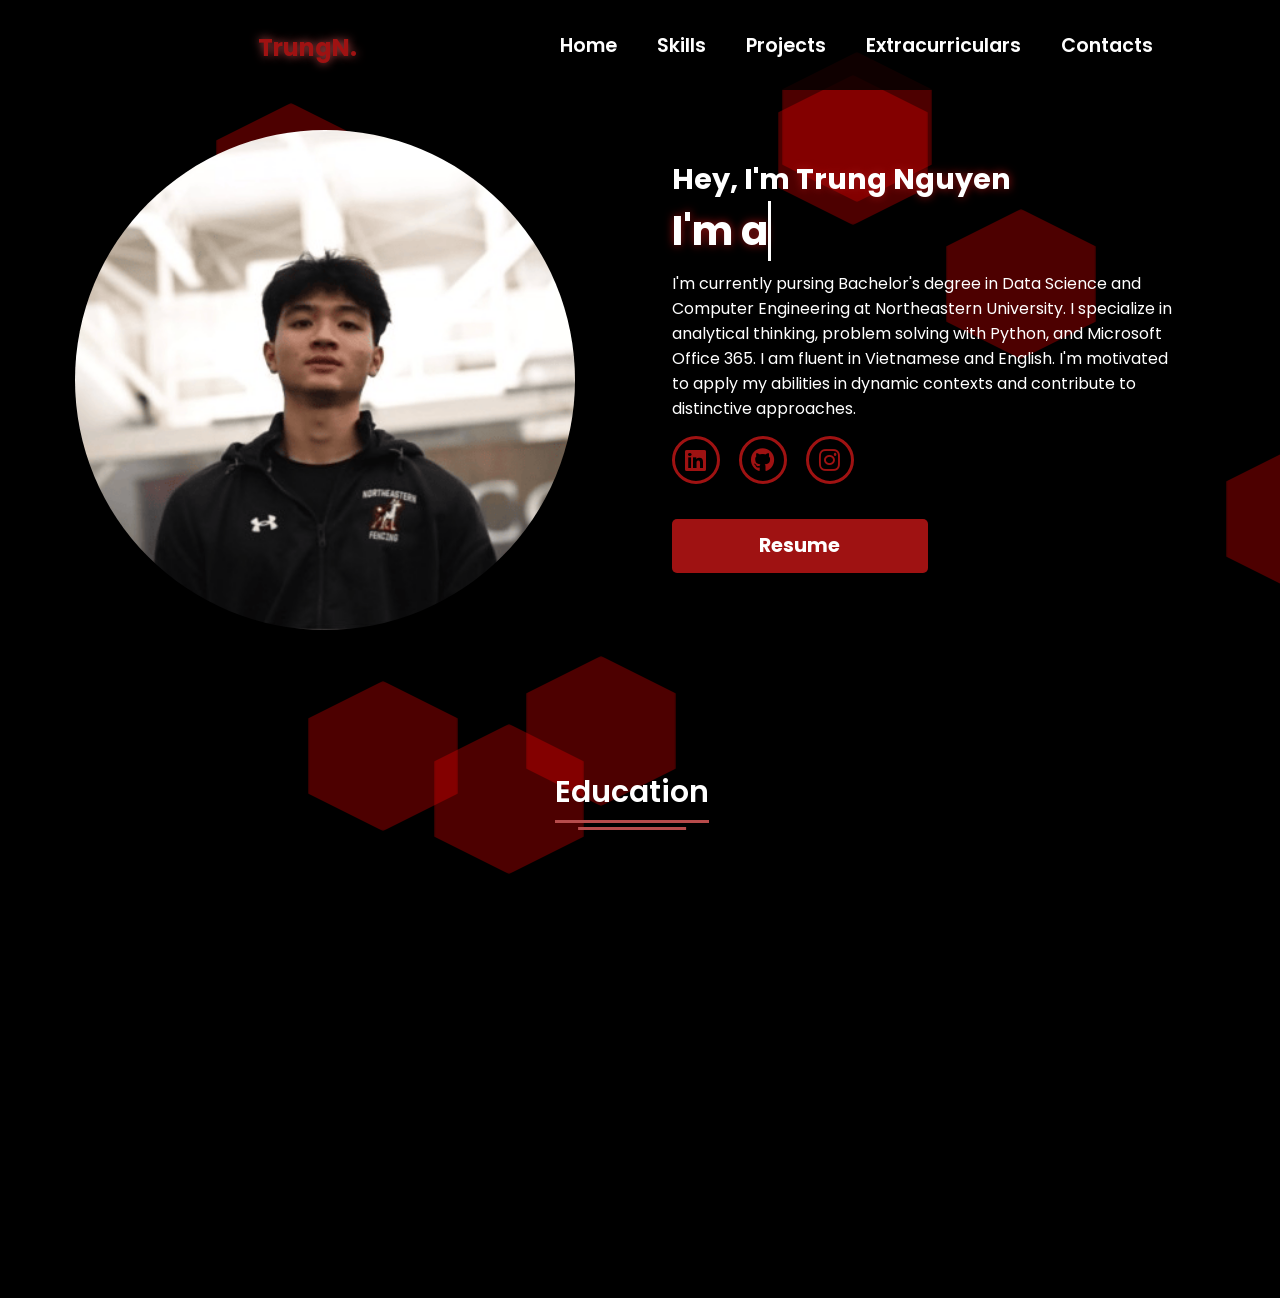
==== index.html @ b493f00f "Update index.html" ====
<!DOCTYPE html>
<html lang="en">
<head>
    <meta charset="UTF-8"> 
    <meta name="viewport" content="width=device-width, initial-scale=1.0">
    <link rel="stylesheet" href="https://cdnjs.cloudflare.com/ajax/libs/font-awesome/6.5.1/css/all.min.css">
    <link rel="stylesheet" href="https://unpkg.com/aos@next/dist/aos.css" />
    <link rel="stylesheet" href="style.css">
    <link rel="apple-touch-icon" sizes="180x180" href="/apple-touch-icon.png">
    <link rel="icon" type="image/png" sizes="32x32" href="/favicon-32x32.png">
    <link rel="icon" type="image/png" sizes="16x16" href="/favicon-16x16.png">
    <link rel="manifest" href="/site.webmanifest">
    <title>Trung Nguyen</title>
</head>
<body>
    <nav>
        <div class="nav-container">
            <div class="logo" data-aos="zoom-in" data-aos-duration="1500">
                <span>TrungN.</span>
            </div>
            <div class="links">
                <div class="link"data-aos="fade-up" data-aos-duration="1500" data-aos-delay="100"><a href="">Home</a></div>
                <div class="link"data-aos="fade-up" data-aos-duration="1500" data-aos-delay="100"><a href="">Skills</a></div>
                <div class="link"data-aos="fade-up" data-aos-duration="1500" data-aos-delay="200"><a href="">Projects</a></div>
                <div class="link"data-aos="fade-up" data-aos-duration="1500" data-aos-delay="300"><a href="">Extracurriculars</a></div>
                <div class="link"data-aos="fade-up" data-aos-duration="1500" data-aos-delay="400"><a href="">Contacts</a></div>
            </div>
        </div>
        <i class="fa-solid fa-bars hamburg" onclick="hamburg()"></i>
        <div class="dropdown">
            <a href="#">Home</a>
            <a href="#">Skills</a>
            <a href="#">Projects</a>
            <a href="#">Extracurriculars</a>
            <a href="#">Contacts</a>
            <i class="fa-solid fa-xmark cancel" onclick="cancel()"></i>
        </div>
    </nav>
    <section>
        <div class="main-container" id="home">
            <div class="image"data-aos="zoom-in-right" data-aos-duration="3000" data-aos-delay="100">
                <img src="main.png" alt="">
            </div>
            <div class="content"data-aos="fade-right" data-aos-duration="3000" data-aos-delay="100">
                <h1> Hey, I'm <span>Trung Nguyen</span></h1>
                <h2 class="typing-text">I'm a <span></span></h2>
                <p>I'm currently pursing Bachelor's degree in Data Science and Computer Engineering at Northeastern University. I specialize in analytical thinking, problem solving with Python, and Microsoft Office 365. I am fluent in Vietnamese and English. I'm motivated to apply my abilities in dynamic contexts and contribute to distinctive approaches.</p>
                <div class="social-links">
                    <a href="https://www.linkedin.com/in/trung-nguyen-973646248/"><i class="fa-brands fa-linkedin"></i></a>
                    <a href="https://github.com/TrungNguyen-ybidh"><i class="fa-brands fa-github"></i></a>
                    <a href="https://www.instagram.com/hideonw/?fbclid=IwY2xjawF7z51leHRuA2FlbQIxMAABHYylptmjQAYaA0v193nYL94aglcPeKgQxZBxkUBpC8PP9vPxVPycuSFvag_aem_n2RswQNUcfxBZoclQaUefw"><i class="fa-brands fa-instagram"></i></a>
                </div>
                <div class="btn">
                    <a href="resume.pdf" target="_blank">
                        <button>Resume</button>
                    </a>
                </div>
            </div>
        </div>
    </section>
    <!--Skill Section Start-->
<section class="skills" id="skills">
    <div class="content">
        <div class="title" onclick="toggleDropdown('skills-content', 'skills-icon')">
            <span>Education</span>
            <i class="fa-solid fa-chevron-down" id="skills-icon"></i>
        </div>
        <div class="dropdown-content" id="skills-content">
            <div class="skills-details">
            <div class="text">
                <div class="topic">
                    My Skills On Computer Languages
                </div>
                <p>I'm currently proficient on using Python to analyzes Data, building machine learning and coding. 
                    I have some basic knowledge about HTML and CSS but mostly I used it to design and created website.
                    JS is one of the thing that I'm not really familiar with, I only know some basic function and design.
                 </p>
                <div class="experience">
                    <div class="num">3</div>
                    <div class="exp">
                        Years Of<br/>
                        Experience
                    </div>
                </div>
            </div>
            <div class="boxes">
                <div class="box">
                    <div class="topic">Python</div>
                    <div class="per">70%</div>
                </div>
                <div class="box">
                    <div class="topic">HTML</div>
                    <div class="per">5%</div>
                </div>
                <div class="box">
                    <div class="topic">CSS</div>
                    <div class="per">20%</div>
                </div>
                <div class="box">
                    <div class="topic">JavaScript</div>
                    <div class="per">5%</div>
                </div>
            </div>
        </div>
    </div>
</section>


    <!--Service Section Start-->
<section class="services" id="projects">
    <div class="content">
        <div class="title" onclick="toggleDropdown('projects-content', 'projects-icon')">
            <span>My Projects</span>
            <i class="fa-solid fa-chevron-down" id="projects-icon"></i>
        </div>
        <div class="dropdown-content" id="projects-content">
            <div class="boxes">
                <div class="box">
                    <div class="icon">
                        <i class="fas fa-code"></i>
                    </div>
                    <div class="topic">
                        <a href="https://github.com/TrungNguyen-ybidh/ImTrungNguyen.net.git" target="_blank">Personal Website Development</a>
                    </div>
                    <p>This is a personal website project built using HTML, CSS, and JavaScript. It serves as a portfolio and a platform to showcase projects, skills, and contact information.</p>
                </div>
                <div class="box">
                    <div class="icon">
                        <i class="fas fa-chart-line"></i>
                    </div>
                    <div class="topic">
                        <a href="https://github.com/TrungNguyen-ybidh/RateMyProfessorAnalysis.git" target="_blank">RateMyProfessor Analysis</a>
                    </div>
                    <p>This project analyzes professor ratings at Northeastern University, focusing on metrics such as average ratings, number of ratings, and level of difficulty across various departments. The data is visualized using interactive charts to help identify the best and worst-rated departments and professors. </p>
                </div>
                <div class="box">
                    <div class="icon">
                        <i class="fas fa-tachometer-alt"></i>
                    </div>
                    <div class="topic">
                        <a href="https://github.com/TrungNguyen-ybidh/CarsInsightDashboard.git" target="_blank">Cars Dashboard Design and Analasys</a>
                    </div>
                    <p>My car dashboard lets users explore car pricing and features like engine size and mileage, filter by brand, year, and price, and view data through visualizations like scatter plots and bar charts. It uses Flask for data processing and Panel for a user-friendly interface.</p>
                </div>
            </div>
        </div>
    </div>
</section>


<!-- Extracurriculars Section Start -->
<section class="extracurriculars" id="extracurriculars">
    <div class="content">
        <div class="title" onclick="toggleDropdown('extracurriculars-content', 'extracurriculars-icon')">
            <span>Extracurriculars</span>
            <i class="fa-solid fa-chevron-down" id="extracurriculars-icon"></i>
        </div>
        <div class="dropdown-content" id="extracurriculars-content">
            <div class="extracurricular-box">
                <div class="box">
                    <img src="fencing.png" alt="Fencing Image" />
                    <div class="text-content">
                        <h3>NEU Fencing Team</h3>
                        <p>
                            I’m actively part of Northeastern University’s fencing team for more than a year, the team has been holding the titles of 🥇#1 Overall Club Fencing National Champion in the USA, 🥇#1 women’s team, and 🥈#2 men’s team.
                        </p>
                    </div>
                </div>
            </div>
        </div>
    </div>
</section>

    <!-- Contact Me Section Start-->
<section class="contact" id="contacts">
    <div class="content">
        <div class="title" onclick="toggleDropdown('contacts-content', 'contacts-icon')">
            <span>Contact Me</span>
            <i class="fa-solid fa-chevron-down" id="contacts-icon"></i>
        </div>
        <div class="dropdown-content" id="contacts-content">
            <div class="text">
            <div class="topic">Have Any Question?</div>
            <p>I'm currently pursuing a Bachelor's degree in Data Science</p>
            <div class="button">
                <a href="mailto:thanhtrungdn2004@gmail.com" target="_blank">
                    <button>Let's Chat</button>
                </a>
            </div>
        </div>
    </div>
</section>
     
     <!-- Fotter Section Start-->
     <footer>
        <div class="text">
            <span>Created By
                <a href="https://github.com/TrungNguyen-ybidh/ImTrungNguyen.net.git">imtrungnguyen</a>
             &#169; 2024 All Rights Reserved</span>
        </div>
     </footer>

    <script src="https://unpkg.com/aos@next/dist/aos.js"></script>
    <script>
      AOS.init({offset:0});
    </script>
    <script>
        function hamburg(){
            const navbar = document.querySelector(".dropdown")
            navbar.style.transform = "translateY(-400px)"
        }
        function cancel(){
            const navbar = document.querySelector(".dropdown")
            navbar.style.transform = "translateY(-400px)"
        }
    </script>
    <script src="script.js"></script>
    <div id="background-container"></div>

</body>
</html>
---- style.css ----
@import url('https://fonts.googleapis.com/css2?family=Poppins:wght@100;200;300;400;500;600&display=swap');

* {
    padding: 0;
    margin: 0;
    font-family: 'Poppins', sans-serif;
    text-decoration: none;
    scroll-behavior: smooth;
    box-sizing: border-box;
}

body {
    width: 100%;
    height: auto;
    overflow-x: hidden;
    background-color: black; 
}

::-webkit-scrollbar {
    width: 10px;
}
::-webkit-scrollbar-track {
    background: black;
}
::-webkit-scrollbar-thumb {
    background: #b74b4b;
    border-radius: 12px;
    transition: all 0.3s ease;
}
::-webkit-scrollbar-thumb:hover {
    background: #b74b4b;
}


nav {
    width: 100%;
    height: 10vh; 
    position: sticky;
    top: 0; 
    display: flex;
    align-items: center;
    justify-content: space-between;
    padding: 0 1rem;
    background-color: rgba(0, 0, 0, 0.8);
    z-index: 10; 
}

.nav-container {
    display: flex; 
    width: 100%;
    height: 100%;
    justify-content: space-around;
    align-items: center;
}

.logo{
    color: white;
    font-size: 2rem;
    font-weight: bold;
}

.nav-container .logo span {
    font-size: 1.5rem; 
    font-weight: bold;
    color: rgb(159, 18, 18);
    text-shadow: 0 0 10px #b74b4b;
    margin-left: 150px;
}

.hamburg,
.cancel {
    cursor: pointer;
    position: absolute;
    right: 15px;
    top: 10px;
    color: white;
    font-size: clamp(2.5rem, 0.5rem + 5vw, 3rem);
    display: none;
    opacity: 0;
    pointer-events: none;

}

.nav-container .links {
    display: flex;
}

.nav-container .links a{
    font-size: 1.2rem; 
    position: relative;
    color: white;
    margin: 0 20px;
    text-decoration: none;
    font-weight: 550;
    transition: 0.3s linear;
}

.nav-container .links a::before{
    position: absolute;
    content: "";
    bottom: -3px;
    left: 0;
    height: 3px;
    background-color: #b74b4b;
    transition: 0.2s linear;
}

.nav-container link a:hover::before{
    width: 100%;
}

.nav-container .links a:hover {
    color: rgb(159, 18, 18);
    border-bottom: 2px solid rgb(159, 18, 18);
}
html, body {
    overflow-x: hidden; 
    overflow-y: auto; 
    height: 100%;
}

/* Dropdown menu styles */
.dropdown {
    position: absolute;
    top: 0;
    right: 0;
    width: 100%;
    background-color: #fff;
    transform: translateY(-100%); /* Initially hide the dropdown */
    transition: transform 0.3s ease-in-out;
    z-index: 1000;
}


.dropdown a {
    display: flex;
    color: white;
    text-decoration: none;
    padding: 10px 0;
    justify-content: center;
    align-items: center;
    transition: 0.3s linear;
}

.dropdown .links a{
    display: flex;
    color: white;
    text-decoration: none;
    justify-content: center;
    padding: 15px 0;
    align-items: center;
    transition: 0.2s linear;
}

.dropdown .links a:hover{
    background-color: #b74b4b;
}

.dropdown a:hover {
    background-color: rgb(159, 18, 18);
}

.section {
    width: 100%;
    height: 90vh;
}

section .main-container {
    width: 100%;
    height: 100%;
    display: flex;
    justify-content: space-evenly;
    align-items: center;
}

.main-container .image {
    width: 500px;
    height: 500px; 
    border-radius: 100%;
    overflow: hidden;
    object-fit: cover;
    margin-top: 40px;
    margin-left: 75px;
}

.main-container .image img {
    width: 100%;
}

.main-container .image img:hover {
    animation: animate 1.5s ease-in-out infinite;
}

@keyframes animate {
    0% {
        scale: 1; 
    }
    50% {
        scale: 1.05;
    }
    100% {
        scale: 1;
    }
}

.main-container .content {
    color: white;
    width: 40%;
    min-height: 100px;
    margin-top: 40px;
}

.content h1 {
    font-size: clamp(1rem, 1rem + 5vw, 1.8rem);
}

.content h1 span {
    font-weight: 700;
    text-shadow: 0 0 10px rgb(159, 18, 18);
}


.typing-text {
    font-size: clamp(1rem, 1rem + 5vw, 2.5rem);
    font-weight: 700;
    position: relative;
    display: inline-block;
    text-shadow: 0 0 10px rgb(159, 18, 18);
}

.typing-text span::before {
    content: "";
    color: rgb(159, 18, 18);
    animation: words 20s infinite;
    text-shadow: 0 0 10px rgb(159, 18, 18);
}

.typing-text span::after {
    content: "";
    background-color: white;
    position: absolute;
    width: 3px;
    height: 100%;
    top: 0;
    right: -3px;
    animation: cursor-blink 0.8s steps(2) infinite;
    text-shadow: 0 0 10px rgb(159, 18, 18);
}

@keyframes cursor {
    to {
        border-left: 3px solid white;
    }
}
@keyframes cursor-blink {
    0%, 100% {
        opacity: 1;
    }
    50% {
        opacity: 0;
    }
}

@keyframes words {
    0%, 25% {
        content: "Student";
    }
    26%, 45% {
        content: "Data 'Cooker'";
    }
    46%, 65% {
        content: "Code 'Sculptor'";
    }
    66%, 100% {
        content: "Athlete";
    }
}

.content p {
    font-size: clamp(0.4rem, 0.2rem + 9vw, 1rem);
    margin: 10px 0; 
}

.social-links i{
    display: inline-flex;
    justify-content: center;
    align-items: center;
    width: 3rem;
    height: 3rem;
    background-color: transparent;
    border: 0.2rem solid rgb(159, 18, 18);
    border-radius: 50%;
    color: rgb(159, 18, 18);
    margin: 5px 15px 5px 0;
    font-size: 1.5rem;
    transition: 0.2s linear;
}

.social-links i:hover{
    scale: 1.3;
    filter: drop-shadow(0 0 10px rgb(159, 18, 18));
    background-color: rgb(159, 18, 18);
    color: white;
}

.content button{
    width: 50%;
    height: 6vh;
    margin:  30px 0;
    background-color: rgb(159, 18, 18);
    color: white;
    border: none;
    outline: none;
    font-size: 120%;
    font-weight: 700;
    border-radius: 5px;
    transition: 0.2s linear;
}

.content button:hover{
    scale: 1.1;
    color: rgb(159, 18, 18);
    background-color: transparent;
    box-shadow: 0 0 40px 5px rgb(159, 18, 18);
    cursor: pointer;
}

@media (max-width:884px){
    nav.logo{
        position: absolute;
        top: 16px;
        left: 15px;
        font-size: 1.5rem;
    }

    .main-container{
        display: flex;
        flex-direction: column;
    }
    .nav-container .links{
        display: none;
    }
    .hamburg,
    .cancel{
        display: block;
    }
    .main-container .content{
        width: 80%;
        margin-top: -40px;
    }
    .social-links{
        width: 2.5rem;
        height: 2.5rem;
        font-size: 1.5rem;
    }
    .typing-text{
        font-size: 2rem;
    }
    .main-container .image{
        z-index: -1;
        width: 50%;
        height: 60%;
    }
}

@media (max-width:440px){
    .main-container .image{
        width: 70%;
        height: 80%;
    }
    .main-container .content{
        width: 80%;
    }
    .main-container button{
        margin-top: 15px;
    }
}

/* About Section */
section .content{
    width: 80%;
    margin: 0px auto;
    font-family: 'Poppins', sans-serif;
}

.about .about-details{
    display: flex;
    justify-content: space-between;
    align-items: center;
}

section .title{
    display: flex;
    justify-content: center;
    margin-bottom: 40px;
}

section .title span{
    color: white;
    font-size: 30px;
    font-weight: 600;
    position: relative;
    padding-bottom: 8px;
}

section .title span::before, 
section .title span::after{
    content: "";
    position: absolute;
    height: 3px;
    width: 100%;
    background-color: #b74b4b;
    left: 0;
    bottom: 0;
}

section .title span::after{
    bottom: -7px;
    width: 70%;
    left: 50%;
    transform: translateX(-50%);
}

.about .about-details .left{
    width: 45%;
}

.about .left img{
    height: 400px;
    width: 400px;
    object-fit: cover;
    border: 12px;
}

.about-details .right{
    width: 55%;
}

section .topic{
    color: white;
    font-size: 25px;
    font-weight: 500;
    margin-bottom: 10px;
}

.about-details .right p{
    text-align: justify;
    color: white;
}

section .button{
    margin: 16px 0;
}

section .button button{
    width: 50%;
    height: 6vh;
    margin:  30px 0;
    background-color: #b74b4b;
    color: white;
    border: none;
    outline: none;
    font-size: 120%;
    font-weight: 700;
    border-radius: 5px;
    transition: 0.2s linear;
}

section .button button:hover{
    border-color: #b74b4b;
    background-color: white;
    color: #b74b4b;
}


.skills .content{
    padding: 40px 0;
}
.skills .skills-details{
    display: flex;
    justify-content: space-between;
    align-items: center;
}
.skills-details .text{
    width: 50%;
}
.skills-details p{
    color: white;
    text-align: justify;
}
.skills .skills-details .experience{
    display: flex;
    align-items: center;
    margin: 0 10px;
}
.skills-details .experience .num{
    color: white;
    font-size: 80px;
}
.skills-details .experience .exp{
    color: white;
    margin-left: 20px;
    font-size: 18px;
    font-weight: 500;
    margin: 0 6px;
}
.skills-details .boxes{
    width: 45%;
    display: flex;
    flex-wrap: wrap;
    justify-content: space-between;
}
.skills-details .box{
    width: calc(100% / 2 - 20px);
    margin: 20px 0;
}
.skills-details .boxes .topic{
    font-size: 20px;
    color: #b74b4b;
}
.skills-details .boxes .per{
    font-size: 60px;
    color: #b74b4b;
}

.skills .title span{
    margin-top: 100px;
}

.services .boxes{
    display: flex;
    flex-wrap: wrap;
    justify-content: space-between;
}

.services .boxes .box{
    margin: 20px 0;
    width: calc(100% / 3 - 20px);
    text-align: center;
    border-radius: 12px;
    padding: 30px 10px;
    box-shadow: 0 5px 10px rgba(0, 0, 0, 0.12);
    cursor: default;
    color: white;
    transition: all 0.4s ease;
}

.services .boxes .box a{
    color: #fff;
}

.services .boxes .box a:hover{
    color: rgb(159, 18, 18);
    border-bottom: 2px solid rgb(159, 18, 18);
}


.services .boxes .box:hover{
    background:#b74b4b;
    color: #fff;
}

.services .boxes .box .icon{
    height: 50px;
    width: 50px;
    background: #b74b4b;
    border-radius: 50%;
    text-align: center;
    line-height: 50px;
    font-size: 18px;
    color: #fff;
    margin: 0 auto 10px auto;
    transform: all 0.4s ease;
}

.boxes .box:hover .icon{
    background-color: #fff;
    color: #b74b4b;
}


.contact .content{
    margin: 0 auto;
    padding: 30px 0;
}
.contact .text{
    width: 80%;
    text-align: center;
    margin: auto
}

footer{
    background: #b74b4b;
    padding: 15px 0;
    text-align: center;
    font-family: "Poppins", sans-serif;
}
footer .text span{
    font-size: 17px;
    font-weight: 400;
    color: #fff;
}
fotter .text span a{
    font-weight: 500;
    color: #fff;
}

@media (max-width: 500px){
    .main-container .image{
        width: 50%;
        height: 60%;
        margin-bottom: 0px;
    }
    .main-container .content{
        width: 80%;
    }
    .main-container button{
        margin-top: 15px;
    }
}
/* Style for all dropdown contents */
.dropdown-content {
    max-height: 0;
    overflow: hidden;
    transition: max-height 0.5s ease-in-out, padding 0.5s ease-in-out;
    padding: 0;
}

/* Style when dropdown is active */
.dropdown-content.active {
    padding: 20px 0; /* Adds padding when expanded */
    max-height: 1000px; /* Large enough to fit the content */
}

/* Cursor style when hovering over the title */
.title {
    cursor: pointer;
    display: flex;
    align-items: center;
    justify-content: space-between;
    transition: color 0.3s;
}

.title:hover {
    cursor: pointer;
    filter: drop-shadow(0 0 10px white);
}

/* Rotate the icon when the dropdown is open */
.title i.rotate {
    transform: rotate(180deg);
    transition: transform 0.3s;
}

/* Extracurriculars Section Styling */
.extracurriculars .title {
    font-size: 24px;
    cursor: pointer;
}

.extracurriculars .dropdown-content {
    display: none;
    padding: 20px;
    background-color: rgba(183, 75, 75, 0.7); /* Semi-transparent dark red background */
    border-radius: 10px;
}

/* Flexbox and content adjustments */
.extracurriculars .dropdown-content .extracurricular-box {
    display: flex;
    flex-direction: column;
    gap: 20px;
}

.extracurriculars .box {
    display: flex;
    align-items: center;
    gap: 15px;
    flex-wrap: wrap;
}

.extracurriculars .box img {
    width: 100px;
    height: auto;
    border-radius: 8px;
}

.extracurriculars .box h3 {
    font-size: 20px;
    color: white;
    margin: 0;
}

.extracurriculars .box p {
    font-size: 16px;
    color: white;
    margin: 0;
}

/* Flexbox fix: Ensure text content takes up available space */
.extracurriculars .box .text-content {
    flex: 1;
}

/* Flexbox fix: Ensure text content takes up available space */
.extracurriculars .box .text-content {
    flex: 1; /* This allows the text content to take up the remaining space */
}

/* Toggle Dropdown */
.dropdown-content.active {
    display: block;
}

/* Style for the background container */
#background-container {
    position: fixed;
    top: 0;
    left: 0;
    width: 100%;
    height: 100vh;
    z-index: -1; /* Ensure it is behind other content */
    overflow: hidden; /* Prevent overflow of objects */
}

/* Style for larger, semi-transparent hexagon-shaped moving objects */
.moving-object {
    position: absolute;
    width: 150px; /* Equal side length */
    height: 150px; /* Same as width to make it square-like */
    background-color: rgba(255, 0, 0, 0.3); /* Semi-transparent red color, 0.3 opacity */
    clip-path: polygon(25% 0%, 75% 0%, 100% 50%, 75% 100%, 25% 100%, 0% 50%); /* Hexagon shape with equal sides */
    filter: blur(1px); /* Slight blur for smoother look */
    transition: transform 0.5s linear; /* Smooth movement */
    transform: rotate(90deg); /* Rotate the hexagon by 90 degrees */
}

/* Coursework Section Styling */
.coursework .title {
    font-size: 24px;
    cursor: pointer;
}

.coursework .dropdown-content {
    display: none;
    padding: 20px;
    background-color: rgba(75, 183, 75, 0.7); /* Semi-transparent dark green background */
    border-radius: 10px;
}

.coursework .dropdown-content .coursework-box {
    display: flex;
    flex-direction: column;
    gap: 20px;
}

.coursework .box {
    display: flex;
    align-items: center;
    gap: 15px;
    flex-wrap: wrap; /* Ensure that content wraps properly if space is limited */
}

.coursework .box h3 {
    font-size: 20px;
    color: white; /* Change heading text to white */
    margin: 0;
}

.coursework .box p {
    font-size: 16px;
    color: white; /* Change paragraph text to white */
    margin: 0;
}

/* Flexbox fix: Ensure text content takes up available space */
.coursework .box .text-content {
    flex: 1; /* This allows the text content to take up the remaining space */
}
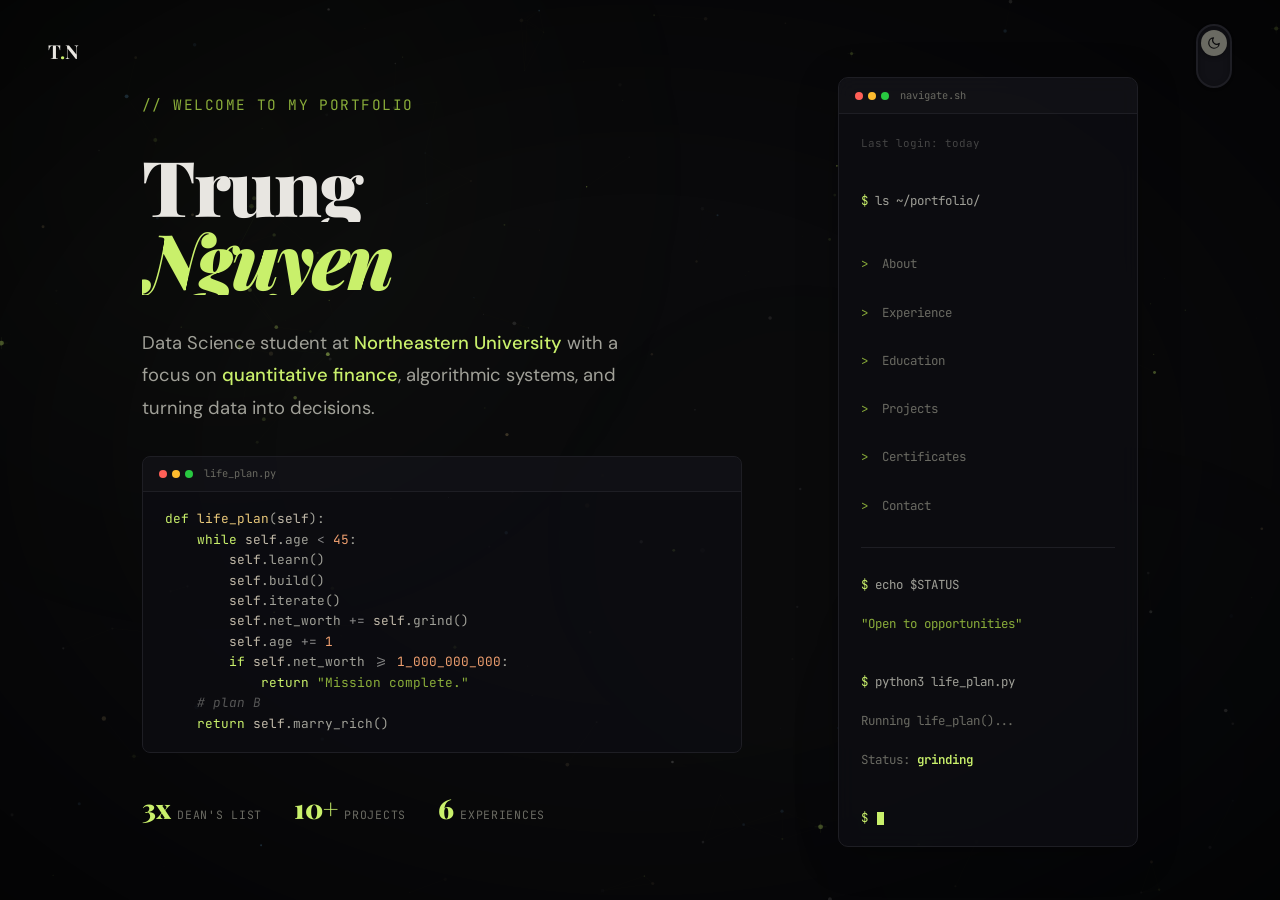
==== commit 2f573328: "Add website files" ====
--- a/index.html
+++ b/index.html
@@ -1,221 +1,437 @@
 <!DOCTYPE html>
 <html lang="en">
 <head>
-    <meta charset="UTF-8"> 
-    <meta name="viewport" content="width=device-width, initial-scale=1.0">
-    <link rel="stylesheet" href="https://cdnjs.cloudflare.com/ajax/libs/font-awesome/6.5.1/css/all.min.css">
-    <link rel="stylesheet" href="https://unpkg.com/aos@next/dist/aos.css" />
-    <link rel="stylesheet" href="style.css">
-    <link rel="apple-touch-icon" sizes="180x180" href="/apple-touch-icon.png">
-    <link rel="icon" type="image/png" sizes="32x32" href="/favicon-32x32.png">
-    <link rel="icon" type="image/png" sizes="16x16" href="/favicon-16x16.png">
-    <link rel="manifest" href="/site.webmanifest">
-    <title>Trung Nguyen</title>
+  <meta charset="UTF-8">
+  <meta name="viewport" content="width=device-width, initial-scale=1.0">
+  <title>Trung Nguyen — Portfolio</title>
+  <link href="https://fonts.googleapis.com/css2?family=Playfair+Display:ital,wght@0,400;0,700;0,900;1,400&family=DM+Sans:wght@300;400;500;700&family=JetBrains+Mono:wght@300;400;500&display=swap" rel="stylesheet">
+  <link rel="stylesheet" href="style.css">
+  <style>
+    html, body { height: 100%; overflow: hidden; }
+
+    .top-logo {
+      position: fixed; top: 2.2rem; left: 3rem; z-index: 101;
+      font-family: var(--serif); font-size: 1.2rem; font-weight: 700; color: var(--text-primary);
+    }
+    .top-logo span { color: var(--accent); }
+
+    .theme-toggle { top: 1.5rem; right: 3rem; }
+    [data-theme="light"] .theme-toggle { top: 1.5rem; }
+
+    /* ===== MAIN LAYOUT ===== */
+    .home-layout {
+      position: relative;
+      z-index: 1;
+      display: flex;
+      align-items: stretch;
+      justify-content: center;
+      height: 100vh;
+      padding: 4rem 3rem 2.5rem;
+      gap: 6rem;
+    }
+
+    /* ===== LEFT PANEL — IDENTITY ===== */
+    .panel-left {
+      width: 600px;
+      flex-shrink: 0;
+      display: flex;
+      flex-direction: column;
+      justify-content: center;
+      gap: 2rem;
+      animation: panelIn 0.9s cubic-bezier(0.16,1,0.3,1) 0.2s backwards;
+    }
+
+    /* Greeting */
+    .home-greeting {
+      font-family: var(--mono);
+      font-size: 0.9rem;
+      color: var(--accent-dim);
+      letter-spacing: 0.1em;
+      text-transform: uppercase;
+      opacity: 0;
+      animation: fadeUp 0.6s ease 0.4s forwards;
+    }
+
+    /* Name */
+    .home-name {
+      font-family: var(--serif);
+      font-size: clamp(3.5rem, 6vw, 5.5rem);
+      font-weight: 900;
+      line-height: 0.95;
+      letter-spacing: -0.03em;
+    }
+
+    .home-name .first {
+      display: block;
+      overflow: hidden;
+    }
+
+    .home-name .last {
+      display: block;
+      color: var(--accent);
+      font-style: italic;
+      overflow: hidden;
+    }
+
+    .home-name .first span,
+    .home-name .last span {
+      display: inline-block;
+      opacity: 0;
+      animation: nameSlide 0.8s cubic-bezier(0.16,1,0.3,1) forwards;
+    }
+
+    .home-name .first span { animation-delay: 0.5s; }
+    .home-name .last span { animation-delay: 0.65s; }
+
+    /* Tagline */
+    .home-tagline {
+      font-size: 1.15rem;
+      color: var(--text-secondary);
+      line-height: 1.75;
+      max-width: 500px;
+      opacity: 0;
+      animation: fadeUp 0.7s ease 0.85s forwards;
+    }
+
+    .home-tagline em {
+      color: var(--accent);
+      font-style: normal;
+      font-weight: 500;
+    }
+
+    /* Mini code block */
+    .home-code {
+      background: rgba(13, 13, 18, 0.8);
+      border: 1px solid var(--border);
+      border-radius: 8px;
+      overflow: hidden;
+      opacity: 0;
+      animation: fadeUp 0.7s ease 1.1s forwards;
+    }
+
+    .home-code-header {
+      display: flex;
+      align-items: center;
+      gap: 0.7rem;
+      padding: 0.5rem 1rem;
+      background: rgba(255,255,255,0.02);
+      border-bottom: 1px solid var(--border);
+    }
+
+    .home-code-dots {
+      display: flex;
+      gap: 5px;
+    }
+
+    .home-code-dots span {
+      width: 8px; height: 8px; border-radius: 50%;
+    }
+
+    .home-code-dots .d-r { background: #ff5f57; }
+    .home-code-dots .d-y { background: #febc2e; }
+    .home-code-dots .d-g { background: #28c840; }
+
+    .home-code-file {
+      font-family: var(--mono);
+      font-size: 0.65rem;
+      color: var(--text-muted);
+    }
+
+    .home-code-body {
+      font-family: var(--mono);
+      font-size: 0.8rem;
+      line-height: 1.6;
+      padding: 1.1rem 1.4rem;
+      color: var(--text-secondary);
+      white-space: pre;
+    }
+
+    .c-kw { color: #c9f06b; }
+    .c-cls { color: #7ec8f0; font-weight: 600; }
+    .c-fn { color: #e8c87a; }
+    .c-s { color: #c0b8a8; }
+    .c-str { color: #8aad3a; }
+    .c-num { color: #f0a070; }
+    .c-cm { color: #555; font-style: italic; }
+    .c-op { color: #888; }
+
+    /* Quick stats under code */
+    .home-stats {
+      display: flex;
+      gap: 2rem;
+      opacity: 0;
+      animation: fadeUp 0.7s ease 1.35s forwards;
+    }
+
+    .home-stat {
+      display: flex;
+      align-items: baseline;
+      gap: 0.4rem;
+    }
+
+    .home-stat-num {
+      font-family: var(--serif);
+      font-size: 1.7rem;
+      font-weight: 900;
+      color: var(--accent);
+    }
+
+    .home-stat-label {
+      font-family: var(--mono);
+      font-size: 0.72rem;
+      color: var(--text-muted);
+      text-transform: uppercase;
+      letter-spacing: 0.06em;
+    }
+
+    /* ===== RIGHT PANEL — NAV TERMINAL ===== */
+    .panel-right {
+      width: 300px;
+      flex-shrink: 0;
+      display: flex;
+      align-items: center;
+      animation: panelIn 0.9s cubic-bezier(0.16,1,0.3,1) 0.4s backwards;
+    }
+
+    .nav-terminal {
+      background: rgba(13, 13, 18, 0.85);
+      border: 1px solid var(--border);
+      border-radius: 10px;
+      overflow: hidden;
+      backdrop-filter: blur(10px);
+      width: 100%;
+      transition: all 0.4s;
+      box-shadow: 0 8px 40px rgba(0,0,0,0.3);
+    }
+
+    .nav-terminal:hover {
+      border-color: rgba(201,240,107,0.15);
+      box-shadow: 0 12px 50px rgba(0,0,0,0.4), 0 0 20px rgba(201,240,107,0.03);
+    }
+
+    .nav-terminal-header {
+      display: flex;
+      align-items: center;
+      gap: 0.7rem;
+      padding: 0.55rem 1rem;
+      background: rgba(255,255,255,0.02);
+      border-bottom: 1px solid var(--border);
+    }
+
+    .nav-terminal-body {
+      padding: 1.2rem 1.4rem;
+      font-family: var(--mono);
+      font-size: 0.78rem;
+      line-height: 1.55;
+      color: var(--text-muted);
+      white-space: pre;
+    }
+
+    .sh-prompt { color: var(--accent); }
+    .sh-cmd { color: var(--text-secondary); }
+    .sh-str { color: #8aad3a; }
+    .sh-stat { color: var(--accent); font-weight: 600; }
+    .sh-out { color: var(--text-muted); }
+    .sh-dim { color: #444; font-size: 0.68rem; }
+    .sh-divider { display: block; height: 1px; background: var(--border); margin: 0.5rem 0; }
+
+    /* Nav links */
+    .nav-item {
+      display: block;
+      text-decoration: none;
+      color: var(--text-muted);
+      padding: 0.3rem 0;
+      transition: all 0.3s ease;
+    }
+
+    .nav-item:hover {
+      color: var(--accent);
+      padding-left: 0.5rem;
+    }
+
+    .nav-item .arrow {
+      color: var(--accent-dim);
+      margin-right: 0.4rem;
+    }
+
+    .nav-item:hover .arrow {
+      color: var(--accent);
+    }
+
+    /* Typing animation for nav lines */
+    .sh-line {
+      display: block;
+      opacity: 0;
+      animation: navType 0.05s ease forwards;
+    }
+
+    .sh-line:nth-child(1) { animation-delay: 0.6s; }
+    .sh-line:nth-child(2) { animation-delay: 0.8s; }
+    .sh-line:nth-child(3) { animation-delay: 1.0s; }
+    .sh-line:nth-child(4) { animation-delay: 1.15s; }
+    .sh-line:nth-child(5) { animation-delay: 1.25s; }
+    .sh-line:nth-child(6) { animation-delay: 1.35s; }
+    .sh-line:nth-child(7) { animation-delay: 1.45s; }
+    .sh-line:nth-child(8) { animation-delay: 1.55s; }
+    .sh-line:nth-child(9) { animation-delay: 1.65s; }
+    .sh-line:nth-child(10) { animation-delay: 1.85s; }
+    .sh-line:nth-child(11) { animation-delay: 2.05s; }
+    .sh-line:nth-child(12) { animation-delay: 2.2s; }
+    .sh-line:nth-child(13) { animation-delay: 2.35s; }
+    .sh-line:nth-child(14) { animation-delay: 2.55s; }
+    .sh-line:nth-child(15) { animation-delay: 2.7s; }
+    .sh-line:nth-child(16) { animation-delay: 2.8s; }
+    .sh-line:nth-child(17) { animation-delay: 2.9s; }
+    .sh-line:nth-child(18) { animation-delay: 3.1s; }
+    .sh-line:nth-child(19) { animation-delay: 3.3s; }
+    .sh-line:nth-child(20) { animation-delay: 3.5s; }
+
+    @keyframes navType { from { opacity: 0; } to { opacity: 1; } }
+
+    /* Blinking cursor */
+    .cursor {
+      display: inline-block;
+      width: 7px; height: 13px;
+      background: var(--accent);
+      animation: cursorShow 0.01s ease 3.6s forwards, blink 1s step-end 3.6s infinite;
+      vertical-align: middle;
+      margin-left: 2px;
+      opacity: 0;
+    }
+
+    @keyframes cursorShow { to { opacity: 1; } }
+    @keyframes blink { 0%,100% { opacity: 1; } 50% { opacity: 0; } }
+    @keyframes nameSlide { from { transform: translateY(100%); opacity: 0; } to { transform: translateY(0); opacity: 1; } }
+    @keyframes fadeUp { from { opacity: 0; transform: translateY(12px); } to { opacity: 1; transform: translateY(0); } }
+    @keyframes panelIn { from { opacity: 0; transform: translateY(16px); } to { opacity: 1; transform: translateY(0); } }
+
+    /* ===== LIGHT THEME ===== */
+    [data-theme="light"] .home-code { background: rgba(255,255,255,0.85); }
+    [data-theme="light"] .home-code-header { background: rgba(0,0,0,0.03); }
+    [data-theme="light"] .nav-terminal { background: rgba(255,255,255,0.88); box-shadow: 0 8px 40px rgba(0,0,0,0.08); }
+    [data-theme="light"] .nav-terminal-header { background: rgba(0,0,0,0.03); }
+    [data-theme="light"] .c-kw { color: #4a7515; }
+    [data-theme="light"] .c-cls { color: #2a6a9a; }
+    [data-theme="light"] .c-fn { color: #a08030; }
+    [data-theme="light"] .c-str { color: #4a7515; }
+    [data-theme="light"] .c-num { color: #c06030; }
+    [data-theme="light"] .c-cm { color: #999; }
+    [data-theme="light"] .sh-prompt { color: #4a7515; }
+    [data-theme="light"] .cursor { background: #4a7515; }
+
+    /* ===== RESPONSIVE ===== */
+    @media (max-width: 900px) {
+      .home-layout {
+        flex-direction: column;
+        padding: 5rem 1.5rem 2rem;
+        gap: 1.5rem;
+        align-items: center;
+        overflow-y: auto;
+      }
+      .panel-left, .panel-right { width: 100%; max-width: 500px; }
+      .panel-right { align-items: flex-start; }
+      .home-name { font-size: 2.5rem; }
+      .home-stats { gap: 1.5rem; }
+    }
+  </style>
 </head>
 <body>
-    <nav>
-        <div class="nav-container">
-            <div class="logo" data-aos="zoom-in" data-aos-duration="1500">
-                <span>TrungN.</span>
-            </div>
-            <div class="links">
-                <div class="link"data-aos="fade-up" data-aos-duration="1500" data-aos-delay="100"><a href="">Home</a></div>
-                <div class="link"data-aos="fade-up" data-aos-duration="1500" data-aos-delay="100"><a href="">Skills</a></div>
-                <div class="link"data-aos="fade-up" data-aos-duration="1500" data-aos-delay="200"><a href="">Projects</a></div>
-                <div class="link"data-aos="fade-up" data-aos-duration="1500" data-aos-delay="300"><a href="">Extracurriculars</a></div>
-                <div class="link"data-aos="fade-up" data-aos-duration="1500" data-aos-delay="400"><a href="">Contacts</a></div>
-            </div>
-        </div>
-        <i class="fa-solid fa-bars hamburg" onclick="hamburg()"></i>
-        <div class="dropdown">
-            <a href="#">Home</a>
-            <a href="#">Skills</a>
-            <a href="#">Projects</a>
-            <a href="#">Extracurriculars</a>
-            <a href="#">Contacts</a>
-            <i class="fa-solid fa-xmark cancel" onclick="cancel()"></i>
-        </div>
-    </nav>
-    <section>
-        <div class="main-container" id="home">
-            <div class="image"data-aos="zoom-in-right" data-aos-duration="3000" data-aos-delay="100">
-                <img src="main.png" alt="">
-            </div>
-            <div class="content"data-aos="fade-right" data-aos-duration="3000" data-aos-delay="100">
-                <h1> Hey, I'm <span>Trung Nguyen</span></h1>
-                <h2 class="typing-text">I'm a <span></span></h2>
-                <p>I'm currently pursing Bachelor's degree in Data Science and Computer Engineering at Northeastern University. I specialize in analytical thinking, problem solving with Python, and Microsoft Office 365. I am fluent in Vietnamese and English. I'm motivated to apply my abilities in dynamic contexts and contribute to distinctive approaches.</p>
-                <div class="social-links">
-                    <a href="https://www.linkedin.com/in/trung-nguyen-973646248/"><i class="fa-brands fa-linkedin"></i></a>
-                    <a href="https://github.com/TrungNguyen-ybidh"><i class="fa-brands fa-github"></i></a>
-                    <a href="https://www.instagram.com/hideonw/?fbclid=IwY2xjawF7z51leHRuA2FlbQIxMAABHYylptmjQAYaA0v193nYL94aglcPeKgQxZBxkUBpC8PP9vPxVPycuSFvag_aem_n2RswQNUcfxBZoclQaUefw"><i class="fa-brands fa-instagram"></i></a>
-                </div>
-                <div class="btn">
-                    <a href="resume.pdf" target="_blank">
-                        <button>Resume</button>
-                    </a>
-                </div>
-            </div>
-        </div>
-    </section>
-    <!--Skill Section Start-->
-<section class="skills" id="skills">
-    <div class="content">
-        <div class="title" onclick="toggleDropdown('skills-content', 'skills-icon')">
-            <span>Education</span>
-            <i class="fa-solid fa-chevron-down" id="skills-icon"></i>
-        </div>
-        <div class="dropdown-content" id="skills-content">
-            <div class="skills-details">
-            <div class="text">
-                <div class="topic">
-                    My Skills On Computer Languages
-                </div>
-                <p>I'm currently proficient on using Python to analyzes Data, building machine learning and coding. 
-                    I have some basic knowledge about HTML and CSS but mostly I used it to design and created website.
-                    JS is one of the thing that I'm not really familiar with, I only know some basic function and design.
-                 </p>
-                <div class="experience">
-                    <div class="num">3</div>
-                    <div class="exp">
-                        Years Of<br/>
-                        Experience
-                    </div>
-                </div>
-            </div>
-            <div class="boxes">
-                <div class="box">
-                    <div class="topic">Python</div>
-                    <div class="per">70%</div>
-                </div>
-                <div class="box">
-                    <div class="topic">HTML</div>
-                    <div class="per">5%</div>
-                </div>
-                <div class="box">
-                    <div class="topic">CSS</div>
-                    <div class="per">20%</div>
-                </div>
-                <div class="box">
-                    <div class="topic">JavaScript</div>
-                    <div class="per">5%</div>
-                </div>
-            </div>
-        </div>
+
+<!-- Background -->
+<div class="bg-blob bg-blob-1"></div>
+<div class="bg-blob bg-blob-2"></div>
+<div class="bg-blob bg-blob-3"></div>
+<div class="bg-blob bg-blob-4"></div>
+<canvas id="particleCanvas"></canvas>
+<div class="scanlines"></div>
+<div class="vignette"></div>
+
+<!-- Logo -->
+<div class="top-logo">T<span>.</span>N</div>
+
+<!-- Main layout -->
+<div class="home-layout">
+
+  <!-- LEFT: Identity -->
+  <div class="panel-left">
+
+    <div class="home-greeting">// welcome to my portfolio</div>
+
+    <h1 class="home-name">
+      <div class="first"><span>Trung</span></div>
+      <div class="last"><span>Nguyen</span></div>
+    </h1>
+
+    <p class="home-tagline">
+      Data Science student at <em>Northeastern University</em> with a focus on <em>quantitative finance</em>, algorithmic systems, and turning data into decisions.
+    </p>
+
+    <div class="home-code">
+      <div class="home-code-header">
+        <div class="home-code-dots"><span class="d-r"></span><span class="d-y"></span><span class="d-g"></span></div>
+        <span class="home-code-file">life_plan.py</span>
+      </div>
+      <div class="home-code-body"><span class="c-kw">def</span> <span class="c-fn">life_plan</span>(<span class="c-s">self</span>):
+    <span class="c-kw">while</span> <span class="c-s">self</span>.age <span class="c-op">&lt;</span> <span class="c-num">45</span>:
+        <span class="c-s">self</span>.learn()
+        <span class="c-s">self</span>.build()
+        <span class="c-s">self</span>.iterate()
+        <span class="c-s">self</span>.net_worth <span class="c-op">+=</span> <span class="c-s">self</span>.grind()
+        <span class="c-s">self</span>.age <span class="c-op">+=</span> <span class="c-num">1</span>
+        <span class="c-kw">if</span> <span class="c-s">self</span>.net_worth <span class="c-op">&gt;=</span> <span class="c-num">1_000_000_000</span>:
+            <span class="c-kw">return</span> <span class="c-str">"Mission complete."</span>
+    <span class="c-cm"># plan B</span>
+    <span class="c-kw">return</span> <span class="c-s">self</span>.marry_rich()</div>
     </div>
-</section>
-
-
-    <!--Service Section Start-->
-<section class="services" id="projects">
-    <div class="content">
-        <div class="title" onclick="toggleDropdown('projects-content', 'projects-icon')">
-            <span>My Projects</span>
-            <i class="fa-solid fa-chevron-down" id="projects-icon"></i>
-        </div>
-        <div class="dropdown-content" id="projects-content">
-            <div class="boxes">
-                <div class="box">
-                    <div class="icon">
-                        <i class="fas fa-code"></i>
-                    </div>
-                    <div class="topic">
-                        <a href="https://github.com/TrungNguyen-ybidh/ImTrungNguyen.net.git" target="_blank">Personal Website Development</a>
-                    </div>
-                    <p>This is a personal website project built using HTML, CSS, and JavaScript. It serves as a portfolio and a platform to showcase projects, skills, and contact information.</p>
-                </div>
-                <div class="box">
-                    <div class="icon">
-                        <i class="fas fa-chart-line"></i>
-                    </div>
-                    <div class="topic">
-                        <a href="https://github.com/TrungNguyen-ybidh/RateMyProfessorAnalysis.git" target="_blank">RateMyProfessor Analysis</a>
-                    </div>
-                    <p>This project analyzes professor ratings at Northeastern University, focusing on metrics such as average ratings, number of ratings, and level of difficulty across various departments. The data is visualized using interactive charts to help identify the best and worst-rated departments and professors. </p>
-                </div>
-                <div class="box">
-                    <div class="icon">
-                        <i class="fas fa-tachometer-alt"></i>
-                    </div>
-                    <div class="topic">
-                        <a href="https://github.com/TrungNguyen-ybidh/CarsInsightDashboard.git" target="_blank">Cars Dashboard Design and Analasys</a>
-                    </div>
-                    <p>My car dashboard lets users explore car pricing and features like engine size and mileage, filter by brand, year, and price, and view data through visualizations like scatter plots and bar charts. It uses Flask for data processing and Panel for a user-friendly interface.</p>
-                </div>
-            </div>
-        </div>
+
+    <div class="home-stats">
+      <div class="home-stat">
+        <div class="home-stat-num">3x</div>
+        <div class="home-stat-label">Dean's List</div>
+      </div>
+      <div class="home-stat">
+        <div class="home-stat-num">10+</div>
+        <div class="home-stat-label">Projects</div>
+      </div>
+      <div class="home-stat">
+        <div class="home-stat-num">6</div>
+        <div class="home-stat-label">Experiences</div>
+      </div>
     </div>
-</section>
-
-
-<!-- Extracurriculars Section Start -->
-<section class="extracurriculars" id="extracurriculars">
-    <div class="content">
-        <div class="title" onclick="toggleDropdown('extracurriculars-content', 'extracurriculars-icon')">
-            <span>Extracurriculars</span>
-            <i class="fa-solid fa-chevron-down" id="extracurriculars-icon"></i>
-        </div>
-        <div class="dropdown-content" id="extracurriculars-content">
-            <div class="extracurricular-box">
-                <div class="box">
-                    <img src="fencing.png" alt="Fencing Image" />
-                    <div class="text-content">
-                        <h3>NEU Fencing Team</h3>
-                        <p>
-                            I’m actively part of Northeastern University’s fencing team for more than a year, the team has been holding the titles of 🥇#1 Overall Club Fencing National Champion in the USA, 🥇#1 women’s team, and 🥈#2 men’s team.
-                        </p>
-                    </div>
-                </div>
-            </div>
-        </div>
+
+  </div>
+
+  <!-- RIGHT: Nav terminal -->
+  <div class="panel-right">
+    <div class="nav-terminal">
+      <div class="nav-terminal-header">
+        <div class="home-code-dots"><span class="d-r"></span><span class="d-y"></span><span class="d-g"></span></div>
+        <span class="home-code-file">navigate.sh</span>
+      </div>
+      <div class="nav-terminal-body"><span class="sh-line"><span class="sh-dim">Last login: today</span></span>
+<span class="sh-line"></span>
+<span class="sh-line"><span class="sh-prompt">$</span> <span class="sh-cmd">ls ~/portfolio/</span></span>
+<span class="sh-line"></span>
+<a href="about.html" class="nav-item sh-line"><span class="arrow">&gt;</span> About</a>
+<a href="experience.html" class="nav-item sh-line"><span class="arrow">&gt;</span> Experience</a>
+<a href="education.html" class="nav-item sh-line"><span class="arrow">&gt;</span> Education</a>
+<a href="projects.html" class="nav-item sh-line"><span class="arrow">&gt;</span> Projects</a>
+<a href="certificates.html" class="nav-item sh-line"><span class="arrow">&gt;</span> Certificates</a>
+<a href="contact.html" class="nav-item sh-line"><span class="arrow">&gt;</span> Contact</a>
+<span class="sh-line"><span class="sh-divider"></span></span>
+<span class="sh-line"><span class="sh-prompt">$</span> <span class="sh-cmd">echo $STATUS</span></span>
+<span class="sh-line"><span class="sh-str">"Open to opportunities"</span></span>
+<span class="sh-line"></span>
+<span class="sh-line"><span class="sh-prompt">$</span> <span class="sh-cmd">python3 life_plan.py</span></span>
+<span class="sh-line"><span class="sh-out">Running life_plan()...</span></span>
+<span class="sh-line"><span class="sh-out">Status: <span class="sh-stat">grinding</span></span></span>
+<span class="sh-line"></span>
+<span class="sh-line"><span class="sh-prompt">$</span> <span class="cursor"></span></span></div>
     </div>
-</section>
-
-    <!-- Contact Me Section Start-->
-<section class="contact" id="contacts">
-    <div class="content">
-        <div class="title" onclick="toggleDropdown('contacts-content', 'contacts-icon')">
-            <span>Contact Me</span>
-            <i class="fa-solid fa-chevron-down" id="contacts-icon"></i>
-        </div>
-        <div class="dropdown-content" id="contacts-content">
-            <div class="text">
-            <div class="topic">Have Any Question?</div>
-            <p>I'm currently pursuing a Bachelor's degree in Data Science</p>
-            <div class="button">
-                <a href="mailto:thanhtrungdn2004@gmail.com" target="_blank">
-                    <button>Let's Chat</button>
-                </a>
-            </div>
-        </div>
-    </div>
-</section>
-     
-     <!-- Fotter Section Start-->
-     <footer>
-        <div class="text">
-            <span>Created By
-                <a href="https://github.com/TrungNguyen-ybidh/ImTrungNguyen.net.git">imtrungnguyen</a>
-             &#169; 2024 All Rights Reserved</span>
-        </div>
-     </footer>
-
-    <script src="https://unpkg.com/aos@next/dist/aos.js"></script>
-    <script>
-      AOS.init({offset:0});
-    </script>
-    <script>
-        function hamburg(){
-            const navbar = document.querySelector(".dropdown")
-            navbar.style.transform = "translateY(-400px)"
-        }
-        function cancel(){
-            const navbar = document.querySelector(".dropdown")
-            navbar.style.transform = "translateY(-400px)"
-        }
-    </script>
-    <script src="script.js"></script>
-    <div id="background-container"></div>
-
+  </div>
+
+</div>
+
+<script src="script.js"></script>
 </body>
-</html>
+</html>
--- a/style.css
+++ b/style.css
@@ -1,782 +1,1357 @@
-@import url('https://fonts.googleapis.com/css2?family=Poppins:wght@100;200;300;400;500;600&display=swap');
-
-* {
-    padding: 0;
-    margin: 0;
-    font-family: 'Poppins', sans-serif;
-    text-decoration: none;
-    scroll-behavior: smooth;
-    box-sizing: border-box;
+/* ===== VARIABLES ===== */
+:root {
+  --bg: #0a0a0c;
+  --bg-card: #111116;
+  --text-primary: #e8e6e1;
+  --text-secondary: #a0a098;
+  --text-muted: #6a6a62;
+  --accent: #c9f06b;
+  --accent-dim: #8aad3a;
+  --accent-glow: rgba(201, 240, 107, 0.12);
+  --border: #1e1e24;
+  --serif: 'Playfair Display', Georgia, serif;
+  --sans: 'DM Sans', -apple-system, sans-serif;
+  --mono: 'JetBrains Mono', monospace;
+}
+
+/* Light theme overrides */
+[data-theme="light"] {
+  --bg: #f5f4f0;
+  --bg-card: #ffffff;
+  --text-primary: #1a1a1e;
+  --text-secondary: #55554e;
+  --text-muted: #7a7a72;
+  --accent: #5a8a1a;
+  --accent-dim: #4a7515;
+  --accent-glow: rgba(90, 138, 26, 0.1);
+  --border: #ddd8d0;
+}
+
+[data-theme="light"] .bg-blob { opacity: 0.12; }
+[data-theme="light"] .scanlines { opacity: 0.008; }
+[data-theme="light"] .vignette { background: radial-gradient(ellipse at center, transparent 50%, rgba(0,0,0,0.08) 100%); }
+[data-theme="light"] #particleCanvas { opacity: 0.3; }
+[data-theme="light"] .top-nav { background: rgba(245,244,240,0.8); }
+[data-theme="light"] .stat-box { background: var(--bg-card); border-color: var(--border); }
+[data-theme="light"] .edu-card { background: var(--bg-card); }
+[data-theme="light"] .proj-card { background: var(--bg-card); }
+[data-theme="light"] .cert-item { background: var(--bg-card); }
+[data-theme="light"] .contact-link { background: var(--bg-card); }
+
+/* ===== THEME TOGGLE — LIGHT SWITCH ===== */
+.theme-toggle {
+  position: fixed;
+  z-index: 200;
+  width: 36px;
+  height: 64px;
+  border-radius: 18px;
+  border: 2px solid var(--border);
+  background: var(--bg-card);
+  cursor: pointer;
+  display: flex;
+  flex-direction: column;
+  align-items: center;
+  justify-content: flex-start;
+  padding: 4px;
+  transition: all 0.4s ease;
+  box-shadow: inset 0 2px 6px rgba(0,0,0,0.3), 0 1px 3px rgba(0,0,0,0.2);
+}
+
+/* Default position: below navbar for inner pages */
+.theme-toggle {
+  top: 5rem;
+  right: 2rem;
+}
+
+.theme-toggle:hover {
+  border-color: var(--accent);
+  box-shadow: inset 0 2px 6px rgba(0,0,0,0.3), 0 0 12px var(--accent-glow);
+}
+
+.theme-toggle-thumb {
+  width: 26px;
+  height: 26px;
+  border-radius: 50%;
+  background: var(--text-muted);
+  transition: all 0.35s cubic-bezier(0.16, 1, 0.3, 1);
+  display: flex;
+  align-items: center;
+  justify-content: center;
+  box-shadow: 0 2px 4px rgba(0,0,0,0.3);
+}
+
+.theme-toggle-thumb svg {
+  width: 14px;
+  height: 14px;
+  stroke: var(--bg);
+  fill: none;
+  stroke-width: 2;
+  stroke-linecap: round;
+  stroke-linejoin: round;
+}
+
+/* Dark mode: thumb at top (switch OFF) */
+.theme-toggle-thumb {
+  transform: translateY(0);
+}
+
+/* Light mode: thumb at bottom (switch ON), glowing */
+[data-theme="light"] .theme-toggle-thumb {
+  transform: translateY(30px);
+  background: var(--accent);
+  box-shadow: 0 0 10px var(--accent-glow), 0 2px 4px rgba(0,0,0,0.1);
+}
+
+[data-theme="light"] .theme-toggle {
+  border-color: var(--accent);
+  box-shadow: inset 0 1px 4px rgba(0,0,0,0.05), 0 1px 3px rgba(0,0,0,0.05);
+}
+
+/* Small label under the switch */
+.theme-toggle-label {
+  position: absolute;
+  bottom: -20px;
+  left: 50%;
+  transform: translateX(-50%);
+  font-family: var(--mono);
+  font-size: 0.5rem;
+  color: var(--text-muted);
+  letter-spacing: 0.08em;
+  text-transform: uppercase;
+  white-space: nowrap;
+  opacity: 0;
+  transition: opacity 0.3s;
+}
+
+.theme-toggle:hover .theme-toggle-label {
+  opacity: 1;
+}
+
+* { margin: 0; padding: 0; box-sizing: border-box; }
+
+html {
+  scroll-behavior: smooth;
+  scrollbar-width: thin;
+  scrollbar-color: var(--accent-dim) var(--bg);
 }
 
 body {
-    width: 100%;
-    height: auto;
-    overflow-x: hidden;
-    background-color: black; 
-}
-
-::-webkit-scrollbar {
-    width: 10px;
-}
-::-webkit-scrollbar-track {
-    background: black;
-}
-::-webkit-scrollbar-thumb {
-    background: #b74b4b;
-    border-radius: 12px;
-    transition: all 0.3s ease;
-}
-::-webkit-scrollbar-thumb:hover {
-    background: #b74b4b;
-}
-
-
-nav {
-    width: 100%;
-    height: 10vh; 
-    position: sticky;
-    top: 0; 
-    display: flex;
-    align-items: center;
-    justify-content: space-between;
-    padding: 0 1rem;
-    background-color: rgba(0, 0, 0, 0.8);
-    z-index: 10; 
-}
-
-.nav-container {
-    display: flex; 
-    width: 100%;
-    height: 100%;
-    justify-content: space-around;
-    align-items: center;
-}
-
-.logo{
-    color: white;
-    font-size: 2rem;
-    font-weight: bold;
-}
-
-.nav-container .logo span {
-    font-size: 1.5rem; 
-    font-weight: bold;
-    color: rgb(159, 18, 18);
-    text-shadow: 0 0 10px #b74b4b;
-    margin-left: 150px;
-}
-
-.hamburg,
-.cancel {
-    cursor: pointer;
-    position: absolute;
-    right: 15px;
-    top: 10px;
-    color: white;
-    font-size: clamp(2.5rem, 0.5rem + 5vw, 3rem);
-    display: none;
-    opacity: 0;
-    pointer-events: none;
-
-}
-
-.nav-container .links {
-    display: flex;
-}
-
-.nav-container .links a{
-    font-size: 1.2rem; 
-    position: relative;
-    color: white;
-    margin: 0 20px;
-    text-decoration: none;
-    font-weight: 550;
-    transition: 0.3s linear;
-}
-
-.nav-container .links a::before{
-    position: absolute;
-    content: "";
-    bottom: -3px;
-    left: 0;
-    height: 3px;
-    background-color: #b74b4b;
-    transition: 0.2s linear;
-}
-
-.nav-container link a:hover::before{
-    width: 100%;
-}
-
-.nav-container .links a:hover {
-    color: rgb(159, 18, 18);
-    border-bottom: 2px solid rgb(159, 18, 18);
-}
-html, body {
-    overflow-x: hidden; 
-    overflow-y: auto; 
-    height: 100%;
-}
-
-/* Dropdown menu styles */
-.dropdown {
-    position: absolute;
-    top: 0;
-    right: 0;
-    width: 100%;
-    background-color: #fff;
-    transform: translateY(-100%); /* Initially hide the dropdown */
-    transition: transform 0.3s ease-in-out;
-    z-index: 1000;
-}
-
-
-.dropdown a {
-    display: flex;
-    color: white;
-    text-decoration: none;
-    padding: 10px 0;
-    justify-content: center;
-    align-items: center;
-    transition: 0.3s linear;
-}
-
-.dropdown .links a{
-    display: flex;
-    color: white;
-    text-decoration: none;
-    justify-content: center;
-    padding: 15px 0;
-    align-items: center;
-    transition: 0.2s linear;
-}
-
-.dropdown .links a:hover{
-    background-color: #b74b4b;
-}
-
-.dropdown a:hover {
-    background-color: rgb(159, 18, 18);
-}
-
-.section {
-    width: 100%;
-    height: 90vh;
-}
-
-section .main-container {
-    width: 100%;
-    height: 100%;
-    display: flex;
-    justify-content: space-evenly;
-    align-items: center;
-}
-
-.main-container .image {
-    width: 500px;
-    height: 500px; 
-    border-radius: 100%;
-    overflow: hidden;
-    object-fit: cover;
-    margin-top: 40px;
-    margin-left: 75px;
-}
-
-.main-container .image img {
-    width: 100%;
-}
-
-.main-container .image img:hover {
-    animation: animate 1.5s ease-in-out infinite;
-}
-
-@keyframes animate {
-    0% {
-        scale: 1; 
-    }
-    50% {
-        scale: 1.05;
-    }
-    100% {
-        scale: 1;
-    }
-}
-
-.main-container .content {
-    color: white;
-    width: 40%;
-    min-height: 100px;
-    margin-top: 40px;
-}
-
-.content h1 {
-    font-size: clamp(1rem, 1rem + 5vw, 1.8rem);
-}
-
-.content h1 span {
-    font-weight: 700;
-    text-shadow: 0 0 10px rgb(159, 18, 18);
-}
-
-
-.typing-text {
-    font-size: clamp(1rem, 1rem + 5vw, 2.5rem);
-    font-weight: 700;
-    position: relative;
-    display: inline-block;
-    text-shadow: 0 0 10px rgb(159, 18, 18);
-}
-
-.typing-text span::before {
-    content: "";
-    color: rgb(159, 18, 18);
-    animation: words 20s infinite;
-    text-shadow: 0 0 10px rgb(159, 18, 18);
-}
-
-.typing-text span::after {
-    content: "";
-    background-color: white;
-    position: absolute;
-    width: 3px;
-    height: 100%;
-    top: 0;
-    right: -3px;
-    animation: cursor-blink 0.8s steps(2) infinite;
-    text-shadow: 0 0 10px rgb(159, 18, 18);
-}
-
-@keyframes cursor {
-    to {
-        border-left: 3px solid white;
-    }
-}
-@keyframes cursor-blink {
-    0%, 100% {
-        opacity: 1;
-    }
-    50% {
-        opacity: 0;
-    }
-}
-
-@keyframes words {
-    0%, 25% {
-        content: "Student";
-    }
-    26%, 45% {
-        content: "Data 'Cooker'";
-    }
-    46%, 65% {
-        content: "Code 'Sculptor'";
-    }
-    66%, 100% {
-        content: "Athlete";
-    }
-}
-
-.content p {
-    font-size: clamp(0.4rem, 0.2rem + 9vw, 1rem);
-    margin: 10px 0; 
-}
-
-.social-links i{
-    display: inline-flex;
-    justify-content: center;
-    align-items: center;
-    width: 3rem;
-    height: 3rem;
-    background-color: transparent;
-    border: 0.2rem solid rgb(159, 18, 18);
-    border-radius: 50%;
-    color: rgb(159, 18, 18);
-    margin: 5px 15px 5px 0;
-    font-size: 1.5rem;
-    transition: 0.2s linear;
-}
-
-.social-links i:hover{
-    scale: 1.3;
-    filter: drop-shadow(0 0 10px rgb(159, 18, 18));
-    background-color: rgb(159, 18, 18);
-    color: white;
-}
-
-.content button{
-    width: 50%;
-    height: 6vh;
-    margin:  30px 0;
-    background-color: rgb(159, 18, 18);
-    color: white;
-    border: none;
-    outline: none;
-    font-size: 120%;
-    font-weight: 700;
-    border-radius: 5px;
-    transition: 0.2s linear;
-}
-
-.content button:hover{
-    scale: 1.1;
-    color: rgb(159, 18, 18);
-    background-color: transparent;
-    box-shadow: 0 0 40px 5px rgb(159, 18, 18);
-    cursor: pointer;
-}
-
-@media (max-width:884px){
-    nav.logo{
-        position: absolute;
-        top: 16px;
-        left: 15px;
-        font-size: 1.5rem;
-    }
-
-    .main-container{
-        display: flex;
-        flex-direction: column;
-    }
-    .nav-container .links{
-        display: none;
-    }
-    .hamburg,
-    .cancel{
-        display: block;
-    }
-    .main-container .content{
-        width: 80%;
-        margin-top: -40px;
-    }
-    .social-links{
-        width: 2.5rem;
-        height: 2.5rem;
-        font-size: 1.5rem;
-    }
-    .typing-text{
-        font-size: 2rem;
-    }
-    .main-container .image{
-        z-index: -1;
-        width: 50%;
-        height: 60%;
-    }
-}
-
-@media (max-width:440px){
-    .main-container .image{
-        width: 70%;
-        height: 80%;
-    }
-    .main-container .content{
-        width: 80%;
-    }
-    .main-container button{
-        margin-top: 15px;
-    }
-}
-
-/* About Section */
-section .content{
-    width: 80%;
-    margin: 0px auto;
-    font-family: 'Poppins', sans-serif;
-}
-
-.about .about-details{
-    display: flex;
-    justify-content: space-between;
-    align-items: center;
-}
-
-section .title{
-    display: flex;
-    justify-content: center;
-    margin-bottom: 40px;
-}
-
-section .title span{
-    color: white;
-    font-size: 30px;
-    font-weight: 600;
-    position: relative;
-    padding-bottom: 8px;
-}
-
-section .title span::before, 
-section .title span::after{
-    content: "";
-    position: absolute;
-    height: 3px;
-    width: 100%;
-    background-color: #b74b4b;
-    left: 0;
-    bottom: 0;
-}
-
-section .title span::after{
-    bottom: -7px;
-    width: 70%;
-    left: 50%;
-    transform: translateX(-50%);
-}
-
-.about .about-details .left{
-    width: 45%;
-}
-
-.about .left img{
-    height: 400px;
-    width: 400px;
-    object-fit: cover;
-    border: 12px;
-}
-
-.about-details .right{
-    width: 55%;
-}
-
-section .topic{
-    color: white;
-    font-size: 25px;
-    font-weight: 500;
-    margin-bottom: 10px;
-}
-
-.about-details .right p{
-    text-align: justify;
-    color: white;
-}
-
-section .button{
-    margin: 16px 0;
-}
-
-section .button button{
-    width: 50%;
-    height: 6vh;
-    margin:  30px 0;
-    background-color: #b74b4b;
-    color: white;
-    border: none;
-    outline: none;
-    font-size: 120%;
-    font-weight: 700;
-    border-radius: 5px;
-    transition: 0.2s linear;
-}
-
-section .button button:hover{
-    border-color: #b74b4b;
-    background-color: white;
-    color: #b74b4b;
-}
-
-
-.skills .content{
-    padding: 40px 0;
-}
-.skills .skills-details{
-    display: flex;
-    justify-content: space-between;
-    align-items: center;
-}
-.skills-details .text{
-    width: 50%;
-}
-.skills-details p{
-    color: white;
-    text-align: justify;
-}
-.skills .skills-details .experience{
-    display: flex;
-    align-items: center;
-    margin: 0 10px;
-}
-.skills-details .experience .num{
-    color: white;
-    font-size: 80px;
-}
-.skills-details .experience .exp{
-    color: white;
-    margin-left: 20px;
-    font-size: 18px;
-    font-weight: 500;
-    margin: 0 6px;
-}
-.skills-details .boxes{
-    width: 45%;
-    display: flex;
-    flex-wrap: wrap;
-    justify-content: space-between;
-}
-.skills-details .box{
-    width: calc(100% / 2 - 20px);
-    margin: 20px 0;
-}
-.skills-details .boxes .topic{
-    font-size: 20px;
-    color: #b74b4b;
-}
-.skills-details .boxes .per{
-    font-size: 60px;
-    color: #b74b4b;
-}
-
-.skills .title span{
-    margin-top: 100px;
-}
-
-.services .boxes{
-    display: flex;
-    flex-wrap: wrap;
-    justify-content: space-between;
-}
-
-.services .boxes .box{
-    margin: 20px 0;
-    width: calc(100% / 3 - 20px);
-    text-align: center;
-    border-radius: 12px;
-    padding: 30px 10px;
-    box-shadow: 0 5px 10px rgba(0, 0, 0, 0.12);
-    cursor: default;
-    color: white;
-    transition: all 0.4s ease;
-}
-
-.services .boxes .box a{
-    color: #fff;
-}
-
-.services .boxes .box a:hover{
-    color: rgb(159, 18, 18);
-    border-bottom: 2px solid rgb(159, 18, 18);
-}
-
-
-.services .boxes .box:hover{
-    background:#b74b4b;
-    color: #fff;
-}
-
-.services .boxes .box .icon{
-    height: 50px;
-    width: 50px;
-    background: #b74b4b;
-    border-radius: 50%;
-    text-align: center;
-    line-height: 50px;
-    font-size: 18px;
-    color: #fff;
-    margin: 0 auto 10px auto;
-    transform: all 0.4s ease;
-}
-
-.boxes .box:hover .icon{
-    background-color: #fff;
-    color: #b74b4b;
-}
-
-
-.contact .content{
-    margin: 0 auto;
-    padding: 30px 0;
-}
-.contact .text{
-    width: 80%;
-    text-align: center;
-    margin: auto
-}
-
-footer{
-    background: #b74b4b;
-    padding: 15px 0;
-    text-align: center;
-    font-family: "Poppins", sans-serif;
-}
-footer .text span{
-    font-size: 17px;
-    font-weight: 400;
-    color: #fff;
-}
-fotter .text span a{
-    font-weight: 500;
-    color: #fff;
-}
-
-@media (max-width: 500px){
-    .main-container .image{
-        width: 50%;
-        height: 60%;
-        margin-bottom: 0px;
-    }
-    .main-container .content{
-        width: 80%;
-    }
-    .main-container button{
-        margin-top: 15px;
-    }
-}
-/* Style for all dropdown contents */
-.dropdown-content {
-    max-height: 0;
-    overflow: hidden;
-    transition: max-height 0.5s ease-in-out, padding 0.5s ease-in-out;
-    padding: 0;
-}
-
-/* Style when dropdown is active */
-.dropdown-content.active {
-    padding: 20px 0; /* Adds padding when expanded */
-    max-height: 1000px; /* Large enough to fit the content */
-}
-
-/* Cursor style when hovering over the title */
-.title {
-    cursor: pointer;
-    display: flex;
-    align-items: center;
-    justify-content: space-between;
-    transition: color 0.3s;
-}
-
-.title:hover {
-    cursor: pointer;
-    filter: drop-shadow(0 0 10px white);
-}
-
-/* Rotate the icon when the dropdown is open */
-.title i.rotate {
-    transform: rotate(180deg);
-    transition: transform 0.3s;
-}
-
-/* Extracurriculars Section Styling */
-.extracurriculars .title {
-    font-size: 24px;
-    cursor: pointer;
-}
-
-.extracurriculars .dropdown-content {
-    display: none;
-    padding: 20px;
-    background-color: rgba(183, 75, 75, 0.7); /* Semi-transparent dark red background */
-    border-radius: 10px;
-}
-
-/* Flexbox and content adjustments */
-.extracurriculars .dropdown-content .extracurricular-box {
-    display: flex;
-    flex-direction: column;
-    gap: 20px;
-}
-
-.extracurriculars .box {
-    display: flex;
-    align-items: center;
-    gap: 15px;
-    flex-wrap: wrap;
-}
-
-.extracurriculars .box img {
-    width: 100px;
-    height: auto;
-    border-radius: 8px;
-}
-
-.extracurriculars .box h3 {
-    font-size: 20px;
-    color: white;
-    margin: 0;
-}
-
-.extracurriculars .box p {
-    font-size: 16px;
-    color: white;
-    margin: 0;
-}
-
-/* Flexbox fix: Ensure text content takes up available space */
-.extracurriculars .box .text-content {
-    flex: 1;
-}
-
-/* Flexbox fix: Ensure text content takes up available space */
-.extracurriculars .box .text-content {
-    flex: 1; /* This allows the text content to take up the remaining space */
-}
-
-/* Toggle Dropdown */
-.dropdown-content.active {
-    display: block;
-}
-
-/* Style for the background container */
-#background-container {
-    position: fixed;
-    top: 0;
-    left: 0;
-    width: 100%;
-    height: 100vh;
-    z-index: -1; /* Ensure it is behind other content */
-    overflow: hidden; /* Prevent overflow of objects */
-}
-
-/* Style for larger, semi-transparent hexagon-shaped moving objects */
-.moving-object {
-    position: absolute;
-    width: 150px; /* Equal side length */
-    height: 150px; /* Same as width to make it square-like */
-    background-color: rgba(255, 0, 0, 0.3); /* Semi-transparent red color, 0.3 opacity */
-    clip-path: polygon(25% 0%, 75% 0%, 100% 50%, 75% 100%, 25% 100%, 0% 50%); /* Hexagon shape with equal sides */
-    filter: blur(1px); /* Slight blur for smoother look */
-    transition: transform 0.5s linear; /* Smooth movement */
-    transform: rotate(90deg); /* Rotate the hexagon by 90 degrees */
-}
-
-/* Coursework Section Styling */
-.coursework .title {
-    font-size: 24px;
-    cursor: pointer;
-}
-
-.coursework .dropdown-content {
-    display: none;
-    padding: 20px;
-    background-color: rgba(75, 183, 75, 0.7); /* Semi-transparent dark green background */
-    border-radius: 10px;
-}
-
-.coursework .dropdown-content .coursework-box {
-    display: flex;
-    flex-direction: column;
-    gap: 20px;
-}
-
-.coursework .box {
-    display: flex;
-    align-items: center;
-    gap: 15px;
-    flex-wrap: wrap; /* Ensure that content wraps properly if space is limited */
-}
-
-.coursework .box h3 {
-    font-size: 20px;
-    color: white; /* Change heading text to white */
-    margin: 0;
-}
-
-.coursework .box p {
-    font-size: 16px;
-    color: white; /* Change paragraph text to white */
-    margin: 0;
-}
-
-/* Flexbox fix: Ensure text content takes up available space */
-.coursework .box .text-content {
-    flex: 1; /* This allows the text content to take up the remaining space */
-}
-
-
-
+  font-family: var(--sans);
+  background: var(--bg);
+  color: var(--text-primary);
+  line-height: 1.7;
+  min-height: 100vh;
+  overflow-x: hidden;
+}
+
+::selection {
+  background: var(--accent);
+  color: var(--bg);
+}
+
+/* ===== BACKGROUND EFFECTS ===== */
+.bg-blob {
+  position: fixed;
+  border-radius: 50%;
+  pointer-events: none;
+  z-index: 0;
+  filter: blur(150px);
+  opacity: 0.35;
+}
+
+.bg-blob-1 {
+  width: 700px; height: 700px; top: -20%; left: -10%;
+  background: radial-gradient(circle, rgba(201,240,107,0.2), transparent 70%);
+  animation: blobFloat1 24s ease-in-out infinite;
+}
+
+.bg-blob-2 {
+  width: 550px; height: 550px; bottom: -15%; right: -8%;
+  background: radial-gradient(circle, rgba(80,180,240,0.1), transparent 70%);
+  animation: blobFloat2 28s ease-in-out infinite;
+}
+
+.bg-blob-3 {
+  width: 450px; height: 450px; top: 35%; left: 45%;
+  background: radial-gradient(circle, rgba(201,240,107,0.1), transparent 70%);
+  animation: blobFloat3 22s ease-in-out infinite;
+}
+
+.bg-blob-4 {
+  width: 350px; height: 350px; top: 60%; left: 10%;
+  background: radial-gradient(circle, rgba(160,120,255,0.06), transparent 70%);
+  animation: blobFloat4 30s ease-in-out infinite;
+}
+
+#particleCanvas {
+  position: fixed;
+  inset: 0;
+  z-index: 0;
+  pointer-events: none;
+}
+
+.scanlines {
+  position: fixed; inset: 0; z-index: 0; pointer-events: none; opacity: 0.02;
+  background: repeating-linear-gradient(0deg, transparent, transparent 2px, rgba(201,240,107,0.08) 2px, rgba(201,240,107,0.08) 4px);
+}
+
+.vignette {
+  position: fixed; inset: 0; z-index: 0; pointer-events: none;
+  background: radial-gradient(ellipse at center, transparent 40%, rgba(0,0,0,0.6) 100%);
+}
+
+/* ===== TOP NAVBAR ===== */
+.top-nav {
+  position: fixed;
+  top: 0; left: 0; right: 0;
+  z-index: 100;
+  padding: 1.2rem 4rem;
+  display: flex;
+  justify-content: space-between;
+  align-items: center;
+  border-bottom: 1px solid var(--border);
+  background: rgba(10,10,12,0.7);
+  backdrop-filter: blur(16px);
+}
+
+.top-nav-logo {
+  font-family: var(--serif);
+  font-size: 1.15rem;
+  font-weight: 700;
+  color: var(--text-primary);
+  text-decoration: none;
+}
+
+.top-nav-logo span {
+  color: var(--accent);
+}
+
+.top-nav-links {
+  display: flex;
+  gap: 2.2rem;
+}
+
+.top-nav-links a {
+  font-family: var(--mono);
+  font-size: 0.72rem;
+  color: var(--text-muted);
+  text-decoration: none;
+  letter-spacing: 0.07em;
+  text-transform: uppercase;
+  transition: color 0.3s;
+  position: relative;
+}
+
+.top-nav-links a::after {
+  content: '';
+  position: absolute;
+  bottom: -4px; left: 0;
+  width: 0; height: 1px;
+  background: var(--accent);
+  transition: width 0.3s ease;
+}
+
+.top-nav-links a:hover {
+  color: var(--text-secondary);
+}
+
+.top-nav-links a:hover::after {
+  width: 100%;
+}
+
+.top-nav-links a.active {
+  color: var(--accent);
+}
+
+.top-nav-links a.active::after {
+  width: 100%;
+}
+
+/* ===== PAGE CONTENT ===== */
+.page-content {
+  position: relative;
+  z-index: 1;
+  max-width: 1300px;
+  margin: 0 auto;
+  padding: 8rem 4rem 5rem;
+  min-height: 100vh;
+}
+
+.section-tag {
+  font-family: var(--mono);
+  font-size: 0.8rem;
+  color: var(--accent);
+  text-transform: uppercase;
+  letter-spacing: 0.15em;
+  margin-bottom: 0.8rem;
+  display: flex;
+  align-items: center;
+  gap: 0.8rem;
+}
+
+.section-tag::before {
+  content: '';
+  width: 30px;
+  height: 1px;
+  background: var(--accent);
+}
+
+.section-title {
+  font-family: var(--serif);
+  font-size: clamp(2.2rem, 4vw, 3.2rem);
+  font-weight: 700;
+  letter-spacing: -0.02em;
+  line-height: 1.15;
+  margin-bottom: 3rem;
+}
+
+/* ===== ABOUT ===== */
+.about-content {
+  display: grid;
+  grid-template-columns: 1.6fr 1fr;
+  gap: 3.5rem;
+}
+
+.about-text p {
+  color: var(--text-secondary);
+  font-size: 1.08rem;
+  margin-bottom: 1.4rem;
+  line-height: 1.85;
+}
+
+.about-text em {
+  color: var(--accent);
+  font-style: normal;
+  font-weight: 500;
+}
+
+.about-stats {
+  display: grid;
+  grid-template-columns: 1fr 1fr;
+  gap: 1.2rem;
+}
+
+.stat-box {
+  background: var(--bg-card);
+  border: 1px solid var(--border);
+  border-radius: 3px;
+  padding: 1.4rem;
+  transition: all 0.3s;
+}
+
+.stat-box:hover {
+  border-color: rgba(201,240,107,0.2);
+}
+
+.stat-num {
+  font-family: var(--serif);
+  font-size: 2rem;
+  font-weight: 900;
+  color: var(--accent);
+  line-height: 1;
+}
+
+.stat-label {
+  font-family: var(--mono);
+  font-size: 0.72rem;
+  color: var(--text-muted);
+  text-transform: uppercase;
+  letter-spacing: 0.08em;
+  margin-top: 0.5rem;
+}
+
+/* ===== EXPERIENCE ===== */
+.timeline {
+  display: flex;
+  flex-direction: column;
+  gap: 3rem;
+  padding-left: 2.5rem;
+  position: relative;
+}
+
+.timeline::before {
+  content: '';
+  position: absolute;
+  left: 0; top: 0; bottom: 0;
+  width: 1px;
+  background: linear-gradient(180deg, var(--accent), var(--border), transparent);
+}
+
+.tl-item {
+  position: relative;
+  display: grid;
+  grid-template-columns: 180px 1fr;
+  gap: 2.5rem;
+}
+
+.tl-item::before {
+  content: '';
+  position: absolute;
+  left: -2.5rem; top: 8px;
+  width: 10px; height: 10px;
+  border-radius: 50%;
+  background: var(--accent);
+  transform: translateX(-4.5px);
+  box-shadow: 0 0 12px var(--accent-glow);
+}
+
+.tl-date {
+  font-family: var(--mono);
+  font-size: 0.82rem;
+  color: var(--accent-dim);
+  letter-spacing: 0.04em;
+  padding-top: 3px;
+}
+
+.tl-role {
+  font-family: var(--serif);
+  font-size: 1.4rem;
+  font-weight: 700;
+  margin-bottom: 0.25rem;
+}
+
+.tl-company {
+  font-size: 1rem;
+  color: var(--text-secondary);
+  margin-bottom: 0.7rem;
+}
+
+.tl-desc {
+  color: var(--text-muted);
+  font-size: 1rem;
+  line-height: 1.8;
+  max-width: 750px;
+}
+
+/* ===== EDUCATION ===== */
+.edu-grid {
+  display: grid;
+  grid-template-columns: 1fr;
+  gap: 2rem;
+}
+
+.edu-card {
+  background: var(--bg-card);
+  border: 1px solid var(--border);
+  border-radius: 3px;
+  padding: 2rem;
+  transition: all 0.4s;
+  position: relative;
+  overflow: hidden;
+}
+
+.edu-card::before {
+  content: '';
+  position: absolute;
+  top: 0; left: 0; right: 0;
+  height: 2px;
+  background: linear-gradient(90deg, var(--accent), transparent);
+  opacity: 0;
+  transition: opacity 0.4s;
+}
+
+.edu-card:hover::before { opacity: 1; }
+.edu-card:hover { border-color: rgba(201,240,107,0.2); }
+
+.edu-card.expanded {
+  overflow: visible;
+}
+
+/* Expandable card */
+.edu-expandable {
+  cursor: pointer;
+  user-select: none;
+}
+
+.edu-card-header {
+  display: flex;
+  justify-content: space-between;
+  align-items: flex-start;
+}
+
+.edu-toggle-icon {
+  color: var(--text-muted);
+  transition: transform 0.8s cubic-bezier(0.4, 0, 0.2, 1), color 0.4s;
+  flex-shrink: 0;
+  margin-top: 0.2rem;
+}
+
+.edu-expandable:hover > .edu-card-header .edu-toggle-icon,
+.edu-expandable:hover > .edu-subcard-header .edu-toggle-icon {
+  color: var(--accent);
+}
+
+.edu-expandable.expanded > .edu-card-header .edu-toggle-icon,
+.edu-expandable.expanded > .edu-subcard-header .edu-toggle-icon {
+  transform: rotate(180deg);
+  color: var(--accent);
+}
+
+.edu-expandable.expanded {
+  border-color: rgba(201,240,107,0.2);
+}
+
+.edu-expandable.expanded::before {
+  opacity: 1;
+}
+
+/* Dropdown content */
+.edu-dropdown {
+  max-height: 0;
+  overflow: hidden;
+  transition: max-height 1.2s cubic-bezier(0.4, 0, 0.2, 1), opacity 0.8s ease;
+  opacity: 0;
+}
+
+.edu-expandable.expanded > .edu-dropdown {
+  max-height: 3000px;
+  opacity: 1;
+  overflow: visible;
+}
+
+.edu-dropdown-inner {
+  padding-top: 2rem;
+  border-top: 1px solid var(--border);
+  margin-top: 1.5rem;
+  animation: none;
+}
+
+.edu-expandable.expanded .edu-dropdown-inner {
+  animation: dropdownFadeIn 0.9s ease 0.2s backwards;
+}
+
+@keyframes dropdownFadeIn {
+  from { opacity: 0; transform: translateY(-10px); }
+  to { opacity: 1; transform: translateY(0); }
+}
+
+/* Course category heading */
+.edu-course-heading {
+  font-family: var(--mono);
+  font-size: 0.78rem;
+  color: var(--accent);
+  text-transform: uppercase;
+  letter-spacing: 0.1em;
+  margin-bottom: 0.8rem;
+  margin-top: 1.8rem;
+  display: flex;
+  align-items: center;
+  gap: 0.6rem;
+}
+
+.edu-course-heading::before {
+  content: '';
+  width: 6px;
+  height: 6px;
+  border-radius: 50%;
+  background: var(--accent);
+  flex-shrink: 0;
+}
+
+.edu-dropdown-inner .edu-course-heading:first-child {
+  margin-top: 0;
+}
+
+/* Course table */
+.edu-course-table {
+  width: 100%;
+  border-collapse: collapse;
+  margin-bottom: 0.5rem;
+}
+
+.edu-course-table thead th {
+  font-family: var(--mono);
+  font-size: 0.68rem;
+  color: var(--text-muted);
+  text-transform: uppercase;
+  letter-spacing: 0.08em;
+  text-align: left;
+  padding: 0.6rem 1rem;
+  border-bottom: 1px solid var(--border);
+}
+
+.edu-course-table thead th:last-child {
+  text-align: center;
+  width: 70px;
+}
+
+.edu-course-table tbody tr {
+  transition: background 0.2s;
+}
+
+.edu-course-table tbody tr:hover {
+  background: rgba(201,240,107,0.03);
+}
+
+.edu-course-table tbody td {
+  font-size: 0.92rem;
+  color: var(--text-secondary);
+  padding: 0.65rem 1rem;
+  border-bottom: 1px solid rgba(255,255,255,0.03);
+}
+
+.edu-course-table tbody td:first-child {
+  font-family: var(--mono);
+  font-size: 0.8rem;
+  color: var(--accent-dim);
+  letter-spacing: 0.02em;
+  white-space: nowrap;
+}
+
+.edu-course-table tbody td:last-child {
+  text-align: center;
+  font-family: var(--mono);
+  font-size: 0.85rem;
+  font-weight: 600;
+  color: var(--text-primary);
+}
+
+/* GPA Badge */
+.edu-gpa-badge {
+  display: inline-flex;
+  align-items: center;
+  gap: 1rem;
+  margin-top: 2rem;
+  padding: 0.8rem 1.5rem;
+  background: rgba(201,240,107,0.05);
+  border: 1px solid rgba(201,240,107,0.15);
+  border-radius: 4px;
+}
+
+.edu-gpa-label {
+  font-family: var(--mono);
+  font-size: 0.75rem;
+  color: var(--text-muted);
+  text-transform: uppercase;
+  letter-spacing: 0.08em;
+}
+
+.edu-gpa-value {
+  font-family: var(--serif);
+  font-size: 1.6rem;
+  font-weight: 900;
+  color: var(--accent);
+}
+
+/* Self-education sections */
+.edu-self-sections {
+  margin-top: 1.5rem;
+  padding-top: 1.5rem;
+  border-top: 1px solid var(--border);
+}
+
+.edu-self-section {
+  margin-bottom: 2rem;
+}
+
+.edu-self-section:last-child {
+  margin-bottom: 0;
+}
+
+.edu-self-items {
+  display: flex;
+  flex-direction: column;
+  gap: 0.6rem;
+}
+
+.edu-self-item {
+  display: flex;
+  justify-content: flex-start;
+  align-items: center;
+  gap: 1rem;
+  padding: 0.6rem 1rem;
+  border-left: 2px solid var(--border);
+  transition: all 0.3s ease;
+  flex-wrap: wrap;
+}
+
+.edu-self-item:hover {
+  border-left-color: var(--accent);
+  background: rgba(201,240,107,0.02);
+  padding-left: 1.2rem;
+}
+
+.edu-self-title {
+  font-size: 0.95rem;
+  color: var(--text-primary);
+  font-weight: 500;
+}
+
+.edu-self-author {
+  font-family: var(--mono);
+  font-size: 0.75rem;
+  color: var(--text-muted);
+  letter-spacing: 0.02em;
+  flex-shrink: 0;
+  margin-left: 1.5rem;
+}
+
+/* View Certificate link */
+.edu-view-cert {
+  font-family: var(--mono);
+  font-size: 0.7rem;
+  color: var(--accent-dim);
+  text-decoration: none;
+  letter-spacing: 0.03em;
+  margin-left: auto;
+  padding: 0.2rem 0.6rem;
+  border: 1px solid transparent;
+  border-radius: 3px;
+  transition: all 0.3s ease;
+  white-space: nowrap;
+  flex-shrink: 0;
+}
+
+.edu-view-cert:hover {
+  color: var(--accent);
+  border-color: rgba(201,240,107,0.25);
+  background: rgba(201,240,107,0.05);
+}
+
+/* ===== EDUCATION SUBCARDS ===== */
+.edu-subcards-stack {
+  display: flex;
+  flex-direction: column;
+  gap: 0.8rem;
+}
+
+.edu-subcard {
+  background: var(--bg-card);
+  border: 1px solid var(--border);
+  border-radius: 4px;
+  padding: 0;
+  cursor: pointer;
+  user-select: none;
+  transition: all 0.4s cubic-bezier(0.16, 1, 0.3, 1);
+  position: relative;
+  overflow: hidden;
+  align-self: start;
+  width: 100%;
+}
+
+.edu-subcard.expanded {
+  overflow: visible;
+}
+
+/* No full-width span needed in stack layout */
+
+/* Top accent bar */
+.edu-subcard-accent {
+  height: 3px;
+  background: linear-gradient(90deg, var(--accent), transparent);
+  opacity: 0;
+  transition: opacity 0.4s ease;
+}
+
+.edu-subcard:hover .edu-subcard-accent,
+.edu-subcard.expanded .edu-subcard-accent {
+  opacity: 1;
+}
+
+.edu-subcard:hover {
+  border-color: rgba(201,240,107,0.2);
+  transform: translateY(-2px);
+  box-shadow: 0 8px 32px rgba(0,0,0,0.2);
+}
+
+.edu-subcard.expanded {
+  border-color: rgba(201,240,107,0.25);
+  box-shadow: 0 12px 40px rgba(0,0,0,0.25);
+  transform: none;
+}
+
+.edu-subcard-header {
+  display: flex;
+  align-items: center;
+  justify-content: space-between;
+  padding: 1.4rem 1.6rem;
+}
+
+.edu-subcard-left {
+  display: flex;
+  align-items: center;
+  gap: 1.2rem;
+}
+
+.edu-subcard-num {
+  font-family: var(--serif);
+  font-size: 1.8rem;
+  font-weight: 900;
+  color: var(--accent);
+  opacity: 0.2;
+  line-height: 1;
+  transition: opacity 0.3s;
+  min-width: 36px;
+}
+
+.edu-subcard:hover .edu-subcard-num,
+.edu-subcard.expanded .edu-subcard-num {
+  opacity: 0.5;
+}
+
+.edu-subcard-info {}
+
+.edu-subcard-title {
+  font-family: var(--serif);
+  font-size: 1.15rem;
+  font-weight: 700;
+  color: var(--text-primary);
+  margin-bottom: 0.15rem;
+  transition: color 0.3s;
+}
+
+.edu-subcard:hover .edu-subcard-title {
+  color: var(--accent);
+}
+
+.edu-subcard.expanded .edu-subcard-title {
+  color: var(--accent);
+}
+
+.edu-subcard-meta {
+  font-size: 0.78rem;
+  color: var(--text-muted);
+  line-height: 1.4;
+}
+
+.edu-subcard-right {
+  display: flex;
+  align-items: center;
+  gap: 0.8rem;
+  flex-shrink: 0;
+}
+
+.edu-subcard-count {
+  font-family: var(--mono);
+  font-size: 0.68rem;
+  color: var(--text-muted);
+  letter-spacing: 0.04em;
+  padding: 0.25rem 0.6rem;
+  border: 1px solid var(--border);
+  border-radius: 20px;
+  transition: all 0.3s;
+}
+
+.edu-subcard:hover .edu-subcard-count {
+  border-color: rgba(201,240,107,0.2);
+  color: var(--accent-dim);
+}
+
+.edu-subcard-content {
+  padding-top: 0;
+  margin-top: 0;
+  border-top: 1px solid var(--border);
+  padding-left: 1.6rem;
+  padding-right: 1.6rem;
+  padding-bottom: 1.4rem;
+}
+
+/* Status badges for courses */
+.edu-self-status {
+  font-family: var(--mono);
+  font-size: 0.68rem;
+  letter-spacing: 0.04em;
+  padding: 0.2rem 0.6rem;
+  border-radius: 20px;
+  flex-shrink: 0;
+  margin-left: 1.5rem;
+}
+
+.edu-self-status.completed {
+  color: var(--accent);
+  background: rgba(201,240,107,0.08);
+  border: 1px solid rgba(201,240,107,0.15);
+}
+
+.edu-self-status.in-progress {
+  color: #7ec8f0;
+  background: rgba(120,200,240,0.08);
+  border: 1px solid rgba(120,200,240,0.15);
+}
+
+@media (max-width: 768px) {
+  .edu-subcards-stack { gap: 0.6rem; }
+}
+
+.edu-degree {
+  font-family: var(--serif);
+  font-size: 1.3rem;
+  font-weight: 700;
+  margin-bottom: 0.4rem;
+}
+
+.edu-school {
+  color: var(--accent-dim);
+  font-size: 1rem;
+  margin-bottom: 0.25rem;
+}
+
+.edu-year {
+  font-family: var(--mono);
+  font-size: 0.8rem;
+  color: var(--text-muted);
+  letter-spacing: 0.06em;
+  margin-bottom: 1.2rem;
+}
+
+.edu-details {
+  color: var(--text-secondary);
+  font-size: 1rem;
+  line-height: 1.75;
+}
+
+/* ===== PROJECTS ===== */
+.projects-section-label {
+  font-family: var(--serif);
+  font-size: 1.4rem;
+  font-weight: 700;
+  color: var(--accent);
+  margin-bottom: 1.5rem;
+  padding-bottom: 0.6rem;
+  border-bottom: 1px solid var(--border);
+  display: flex;
+  align-items: center;
+  gap: 0.8rem;
+}
+
+.projects-section-label::before {
+  content: '';
+  width: 8px;
+  height: 8px;
+  border-radius: 50%;
+  background: var(--accent);
+  flex-shrink: 0;
+}
+
+/* Other Projects dropdown */
+.projects-other-dropdown {
+  margin-top: 4rem;
+  border: 1px solid var(--border);
+  border-radius: 4px;
+  background: var(--bg-card);
+  overflow: hidden;
+  transition: border-color 0.4s;
+}
+
+.projects-other-dropdown:hover {
+  border-color: rgba(201,240,107,0.15);
+}
+
+.projects-other-dropdown.expanded {
+  border-color: rgba(201,240,107,0.2);
+}
+
+.projects-other-header {
+  display: flex;
+  justify-content: space-between;
+  align-items: center;
+  padding: 1.4rem 2rem;
+  cursor: pointer;
+  user-select: none;
+}
+
+.projects-other-header .projects-section-label {
+  margin-bottom: 0;
+  padding-bottom: 0;
+  border-bottom: none;
+}
+
+.projects-other-toggle {
+  display: flex;
+  align-items: center;
+  gap: 0.8rem;
+  flex-shrink: 0;
+}
+
+.projects-other-count {
+  font-family: var(--mono);
+  font-size: 0.72rem;
+  color: var(--text-muted);
+  letter-spacing: 0.04em;
+  padding: 0.25rem 0.7rem;
+  border: 1px solid var(--border);
+  border-radius: 20px;
+  transition: all 0.3s;
+}
+
+.projects-other-dropdown:hover .projects-other-count {
+  border-color: rgba(201,240,107,0.2);
+  color: var(--accent-dim);
+}
+
+.projects-other-header .edu-toggle-icon {
+  transition: transform 0.8s cubic-bezier(0.4, 0, 0.2, 1), color 0.4s;
+}
+
+.projects-other-dropdown.expanded .projects-other-header .edu-toggle-icon {
+  transform: rotate(180deg);
+  color: var(--accent);
+}
+
+.projects-other-content {
+  max-height: 0;
+  overflow: hidden;
+  opacity: 0;
+  transition: max-height 1.2s cubic-bezier(0.4, 0, 0.2, 1), opacity 0.8s ease;
+}
+
+.projects-other-dropdown.expanded .projects-other-content {
+  max-height: 2000px;
+  opacity: 1;
+  overflow: visible;
+}
+
+.projects-other-content > .projects-grid {
+  padding: 0 2rem 2rem;
+}
+
+.projects-grid {
+  display: grid;
+  grid-template-columns: 1fr 1fr;
+  gap: 1.5rem;
+}
+
+.proj-card {
+  background: var(--bg-card);
+  border: 1px solid var(--border);
+  border-radius: 3px;
+  padding: 1.8rem;
+  transition: all 0.4s cubic-bezier(0.16,1,0.3,1);
+  position: relative;
+  overflow: hidden;
+}
+
+.proj-card::before {
+  content: '';
+  position: absolute;
+  top: 0; left: 0; right: 0;
+  height: 2px;
+  background: linear-gradient(90deg, var(--accent), transparent);
+  opacity: 0;
+  transition: opacity 0.4s;
+}
+
+.proj-card:hover::before { opacity: 1; }
+.proj-card:hover { border-color: rgba(201,240,107,0.2); transform: translateY(-4px); box-shadow: 0 16px 48px rgba(0,0,0,0.3); }
+
+.proj-num {
+  font-family: var(--mono);
+  font-size: 0.75rem;
+  color: var(--accent-dim);
+  letter-spacing: 0.1em;
+  margin-bottom: 0.8rem;
+}
+
+.proj-title {
+  font-family: var(--serif);
+  font-size: 1.3rem;
+  font-weight: 700;
+  margin-bottom: 0.7rem;
+}
+
+.proj-desc {
+  color: var(--text-secondary);
+  font-size: 0.95rem;
+  margin-bottom: 1.4rem;
+  line-height: 1.75;
+}
+
+.proj-tags { display: flex; flex-wrap: wrap; gap: 0.5rem; }
+
+.tag {
+  font-family: var(--mono);
+  font-size: 0.72rem;
+  color: var(--accent-dim);
+  padding: 0.3rem 0.7rem;
+  border: 1px solid var(--border);
+  border-radius: 2px;
+  letter-spacing: 0.04em;
+}
+
+.proj-link {
+  display: inline-block;
+  margin-top: 1.2rem;
+  font-family: var(--mono);
+  font-size: 0.78rem;
+  color: var(--accent-dim);
+  text-decoration: none;
+  letter-spacing: 0.04em;
+  transition: all 0.3s ease;
+  padding: 0.4rem 0;
+  border-bottom: 1px solid transparent;
+}
+
+.proj-link:hover {
+  color: var(--accent);
+  border-bottom-color: var(--accent);
+  transform: translateX(4px);
+}
+
+/* ===== CERTIFICATES ===== */
+.cert-list { display: flex; flex-direction: column; gap: 1rem; }
+
+.cert-item {
+  display: flex;
+  align-items: center;
+  gap: 1.5rem;
+  padding: 1.3rem 1.8rem;
+  background: var(--bg-card);
+  border: 1px solid var(--border);
+  border-radius: 3px;
+  transition: all 0.3s;
+}
+
+.cert-item:hover { border-color: rgba(201,240,107,0.2); transform: translateX(6px); }
+
+.cert-icon {
+  width: 40px; height: 40px;
+  border-radius: 50%;
+  background: var(--accent-glow);
+  border: 1px solid rgba(201,240,107,0.15);
+  display: flex;
+  align-items: center;
+  justify-content: center;
+  flex-shrink: 0;
+}
+
+.cert-icon svg {
+  width: 18px; height: 18px;
+  stroke: var(--accent);
+  fill: none;
+  stroke-width: 1.5;
+  stroke-linecap: round;
+  stroke-linejoin: round;
+}
+
+.cert-info { flex: 1; }
+.cert-name { font-weight: 600; font-size: 1.08rem; margin-bottom: 0.2rem; }
+.cert-issuer { font-size: 0.92rem; color: var(--text-secondary); }
+.cert-year { font-family: var(--mono); font-size: 0.82rem; color: var(--text-muted); letter-spacing: 0.06em; }
+
+/* ===== CONTACT ===== */
+.contact-layout {
+  display: grid;
+  grid-template-columns: 1fr 1fr;
+  gap: 3rem;
+  align-items: start;
+}
+
+.contact-text h3 {
+  font-family: var(--serif);
+  font-size: 1.5rem;
+  font-weight: 700;
+  margin-bottom: 0.6rem;
+}
+
+.contact-text p {
+  color: var(--text-secondary);
+  font-size: 0.95rem;
+  max-width: 420px;
+  margin-bottom: 1.2rem;
+  line-height: 1.7;
+}
+
+.contact-links { display: flex; flex-direction: column; gap: 0.6rem; }
+
+.contact-link {
+  display: flex;
+  align-items: center;
+  gap: 1rem;
+  color: var(--text-secondary);
+  text-decoration: none;
+  font-size: 0.95rem;
+  transition: all 0.3s;
+  padding: 0.65rem 1.2rem;
+  border: 1px solid var(--border);
+  border-radius: 3px;
+  background: var(--bg-card);
+}
+
+.contact-link:hover { color: var(--accent); border-color: rgba(201,240,107,0.3); transform: translateX(6px); }
+
+.contact-link svg {
+  width: 18px; height: 18px;
+  stroke: var(--accent-dim);
+  fill: none;
+  stroke-width: 1.5;
+  stroke-linecap: round;
+  stroke-linejoin: round;
+  flex-shrink: 0;
+}
+
+.contact-creative {
+  display: flex;
+  flex-direction: column;
+  gap: 1rem;
+}
+
+/* Code block — fake terminal */
+.contact-code-block {
+  background: #0d0d12;
+  border: 1px solid var(--border);
+  border-radius: 8px;
+  overflow: hidden;
+}
+
+.contact-code-header {
+  display: flex;
+  align-items: center;
+  gap: 1rem;
+  padding: 0.55rem 1.2rem;
+  background: rgba(255,255,255,0.03);
+  border-bottom: 1px solid var(--border);
+}
+
+.contact-code-dots {
+  display: flex;
+  gap: 6px;
+}
+
+.dot-red, .dot-yellow, .dot-green {
+  width: 10px;
+  height: 10px;
+  border-radius: 50%;
+}
+
+.dot-red { background: #ff5f57; }
+.dot-yellow { background: #febc2e; }
+.dot-green { background: #28c840; }
+
+.contact-code-filename {
+  font-family: var(--mono);
+  font-size: 0.72rem;
+  color: var(--text-muted);
+  letter-spacing: 0.03em;
+}
+
+.contact-code {
+  font-family: var(--mono);
+  font-size: 0.75rem;
+  line-height: 1.6;
+  padding: 1rem 1.5rem;
+  color: var(--text-secondary);
+  white-space: pre;
+  overflow-x: auto;
+}
+
+/* Syntax highlighting */
+.code-keyword { color: #c9f06b; }
+.code-class { color: #7ec8f0; font-weight: 600; }
+.code-func { color: #e8c87a; }
+.code-param { color: #c0b8a8; }
+.code-string { color: #8aad3a; }
+.code-bool { color: #c9f06b; }
+
+/* Stats row below code block */
+.contact-stats-row {
+  display: grid;
+  grid-template-columns: repeat(3, 1fr);
+  gap: 1rem;
+}
+
+.contact-stat {
+  background: var(--bg-card);
+  border: 1px solid var(--border);
+  border-radius: 4px;
+  padding: 0.9rem;
+  text-align: center;
+  transition: all 0.3s;
+}
+
+.contact-stat:hover {
+  border-color: rgba(201,240,107,0.2);
+  transform: translateY(-2px);
+}
+
+.contact-stat-num {
+  font-family: var(--serif);
+  font-size: 1.5rem;
+  font-weight: 900;
+  color: var(--accent);
+  line-height: 1;
+  margin-bottom: 0.3rem;
+}
+
+.contact-stat-label {
+  font-family: var(--mono);
+  font-size: 0.65rem;
+  color: var(--text-muted);
+  text-transform: uppercase;
+  letter-spacing: 0.08em;
+}
+
+/* ===== FOOTER ===== */
+.footer {
+  position: relative;
+  z-index: 1;
+  padding: 2rem 4rem;
+  border-top: 1px solid var(--border);
+  text-align: center;
+}
+
+.footer p {
+  font-family: var(--mono);
+  font-size: 0.65rem;
+  color: var(--text-muted);
+  letter-spacing: 0.04em;
+}
+
+/* ===== ANIMATIONS ===== */
+@keyframes blobFloat1 {
+  0%, 100% { transform: translate(0, 0) scale(1) rotate(0deg); }
+  25% { transform: translate(80px, 50px) scale(1.1) rotate(5deg); }
+  50% { transform: translate(30px, 90px) scale(0.95) rotate(-3deg); }
+  75% { transform: translate(-40px, 40px) scale(1.05) rotate(2deg); }
+}
+
+@keyframes blobFloat2 {
+  0%, 100% { transform: translate(0, 0) scale(1) rotate(0deg); }
+  25% { transform: translate(-60px, -40px) scale(1.08) rotate(-4deg); }
+  50% { transform: translate(-20px, -80px) scale(0.92) rotate(3deg); }
+  75% { transform: translate(50px, -30px) scale(1.04) rotate(-2deg); }
+}
+
+@keyframes blobFloat3 {
+  0%, 100% { transform: translate(0, 0) scale(1); }
+  25% { transform: translate(90px, -60px) scale(1.15); }
+  50% { transform: translate(40px, 40px) scale(0.88); }
+  75% { transform: translate(-50px, -20px) scale(1.06); }
+}
+
+@keyframes blobFloat4 {
+  0%, 100% { transform: translate(0, 0) scale(1); }
+  25% { transform: translate(-40px, 60px) scale(1.1); }
+  50% { transform: translate(60px, 30px) scale(0.9); }
+  75% { transform: translate(20px, -50px) scale(1.08); }
+}
+
+@keyframes fadeIn {
+  from { opacity: 0; transform: translateY(16px); }
+  to { opacity: 1; transform: translateY(0); }
+}
+
+/* ===== REVEAL ON SCROLL ===== */
+.reveal {
+  opacity: 0;
+  transform: translateY(24px);
+  transition: opacity 0.7s cubic-bezier(0.16,1,0.3,1), transform 0.7s cubic-bezier(0.16,1,0.3,1);
+}
+
+.reveal.visible {
+  opacity: 1;
+  transform: translateY(0);
+}
+
+/* ===== RESPONSIVE ===== */
+@media (max-width: 768px) {
+  .top-nav { padding: 1rem 1.5rem; }
+  .top-nav-links { gap: 1.2rem; }
+  .top-nav-links a { font-size: 0.62rem; }
+  .page-content { padding: 6rem 1.5rem 3rem; }
+  .about-content, .edu-grid, .projects-grid, .contact-layout { grid-template-columns: 1fr; }
+  .contact-ascii { display: none; }
+  .contact-creative { display: none; }
+  .contact-stats-row { grid-template-columns: 1fr; }
+  .tl-item { grid-template-columns: 1fr; gap: 0.3rem; }
+  .footer { padding: 1.5rem; }
+}
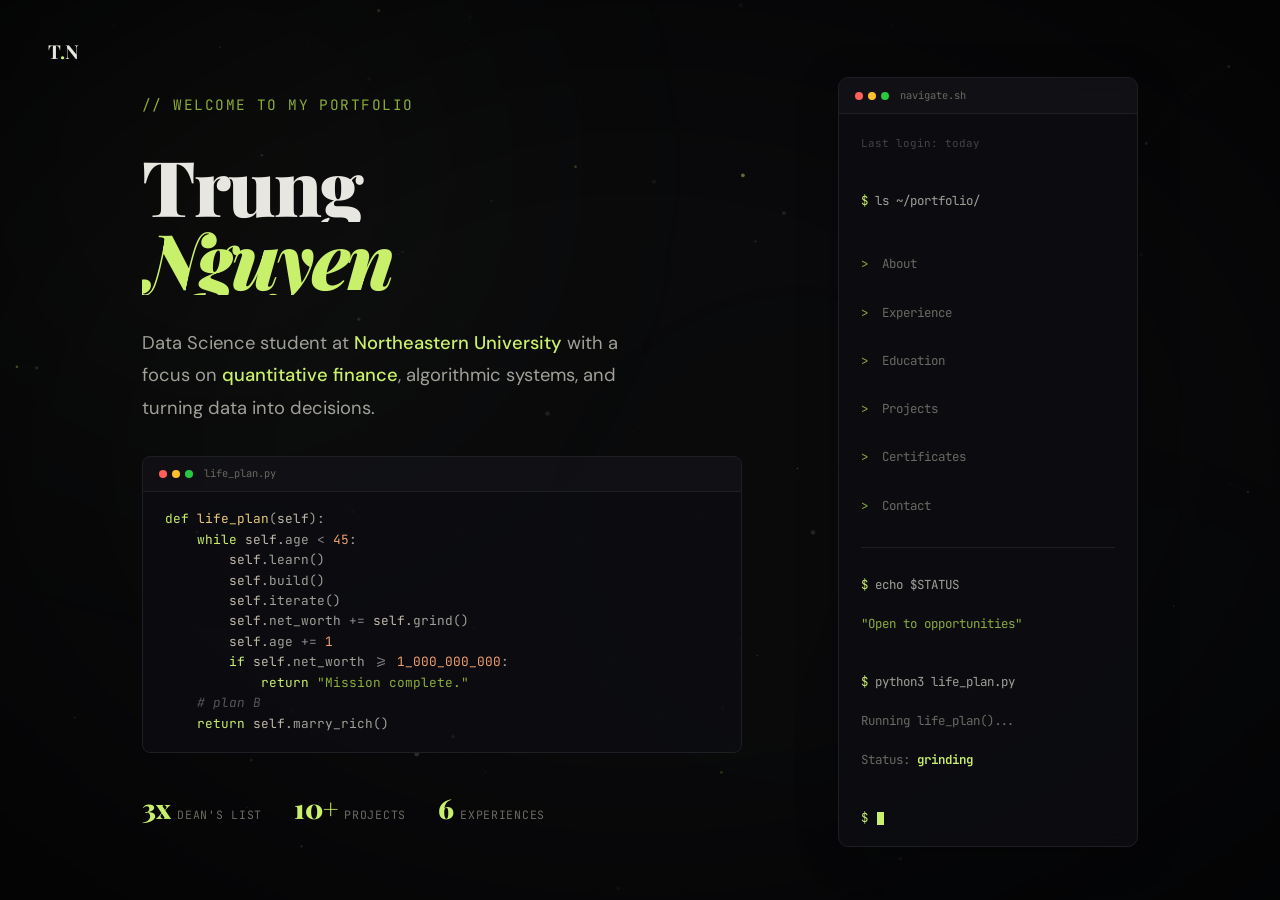
==== commit ad9c8a2e: "Adding Favicon" ====
--- a/index.html
+++ b/index.html
@@ -5,6 +5,7 @@
   <meta name="viewport" content="width=device-width, initial-scale=1.0">
   <title>Trung Nguyen — Portfolio</title>
   <link href="https://fonts.googleapis.com/css2?family=Playfair+Display:ital,wght@0,400;0,700;0,900;1,400&family=DM+Sans:wght@300;400;500;700&family=JetBrains+Mono:wght@300;400;500&display=swap" rel="stylesheet">
+  <link rel="icon" type="image/svg+xml" href="favicon.svg">
   <link rel="stylesheet" href="style.css">
   <style>
     html, body { height: 100%; overflow: hidden; }
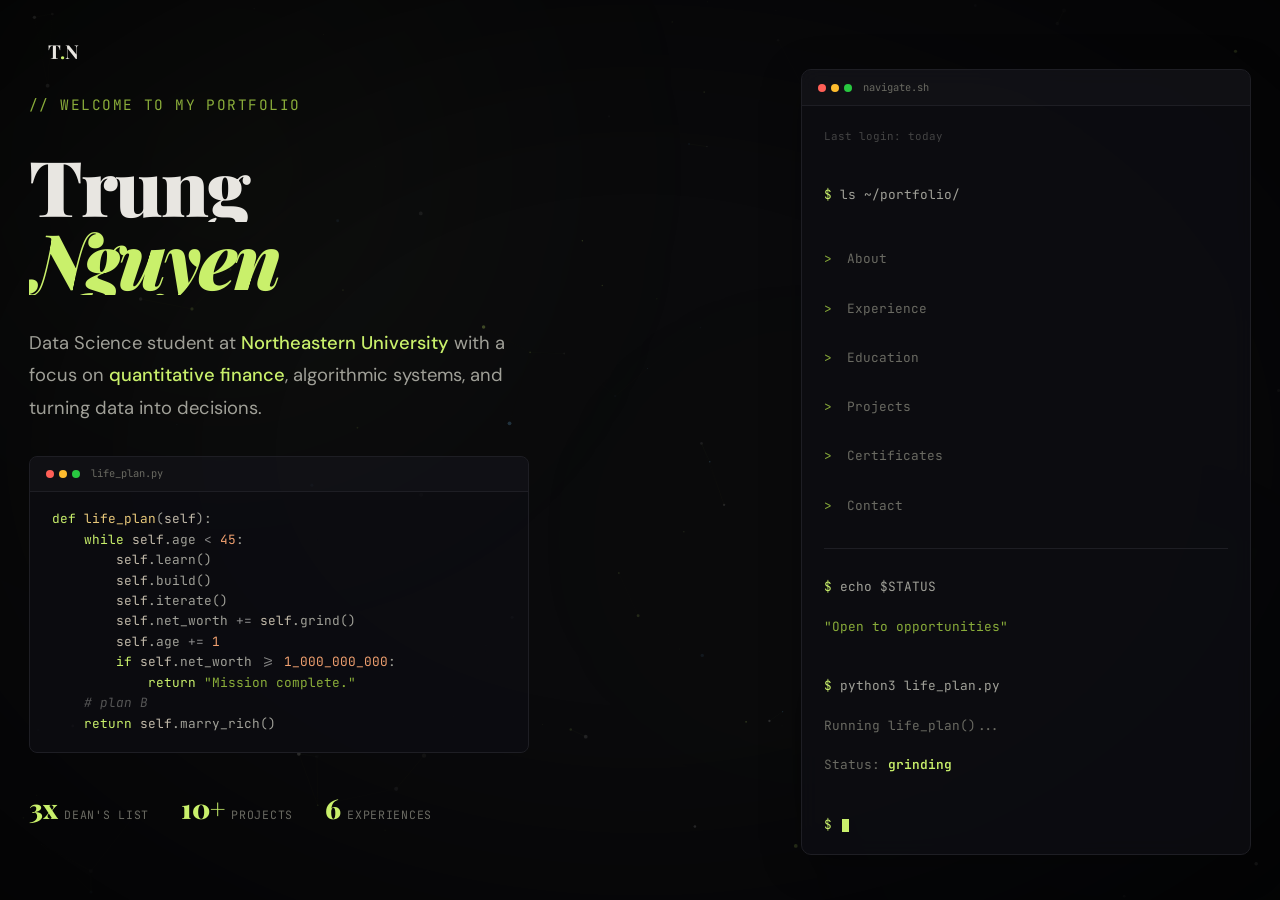
==== commit 4c6692b4: "update the gap rem" ====
--- a/index.html
+++ b/index.html
@@ -28,12 +28,12 @@
       justify-content: center;
       height: 100vh;
       padding: 4rem 3rem 2.5rem;
-      gap: 6rem;
+      gap: 17rem;
     }
 
     /* ===== LEFT PANEL — IDENTITY ===== */
     .panel-left {
-      width: 600px;
+      width: 500 px;
       flex-shrink: 0;
       display: flex;
       flex-direction: column;
@@ -187,7 +187,7 @@
 
     /* ===== RIGHT PANEL — NAV TERMINAL ===== */
     .panel-right {
-      width: 300px;
+      width: 450px;
       flex-shrink: 0;
       display: flex;
       align-items: center;
@@ -222,7 +222,7 @@
     .nav-terminal-body {
       padding: 1.2rem 1.4rem;
       font-family: var(--mono);
-      font-size: 0.78rem;
+      font-size: 0.8rem;
       line-height: 1.55;
       color: var(--text-muted);
       white-space: pre;
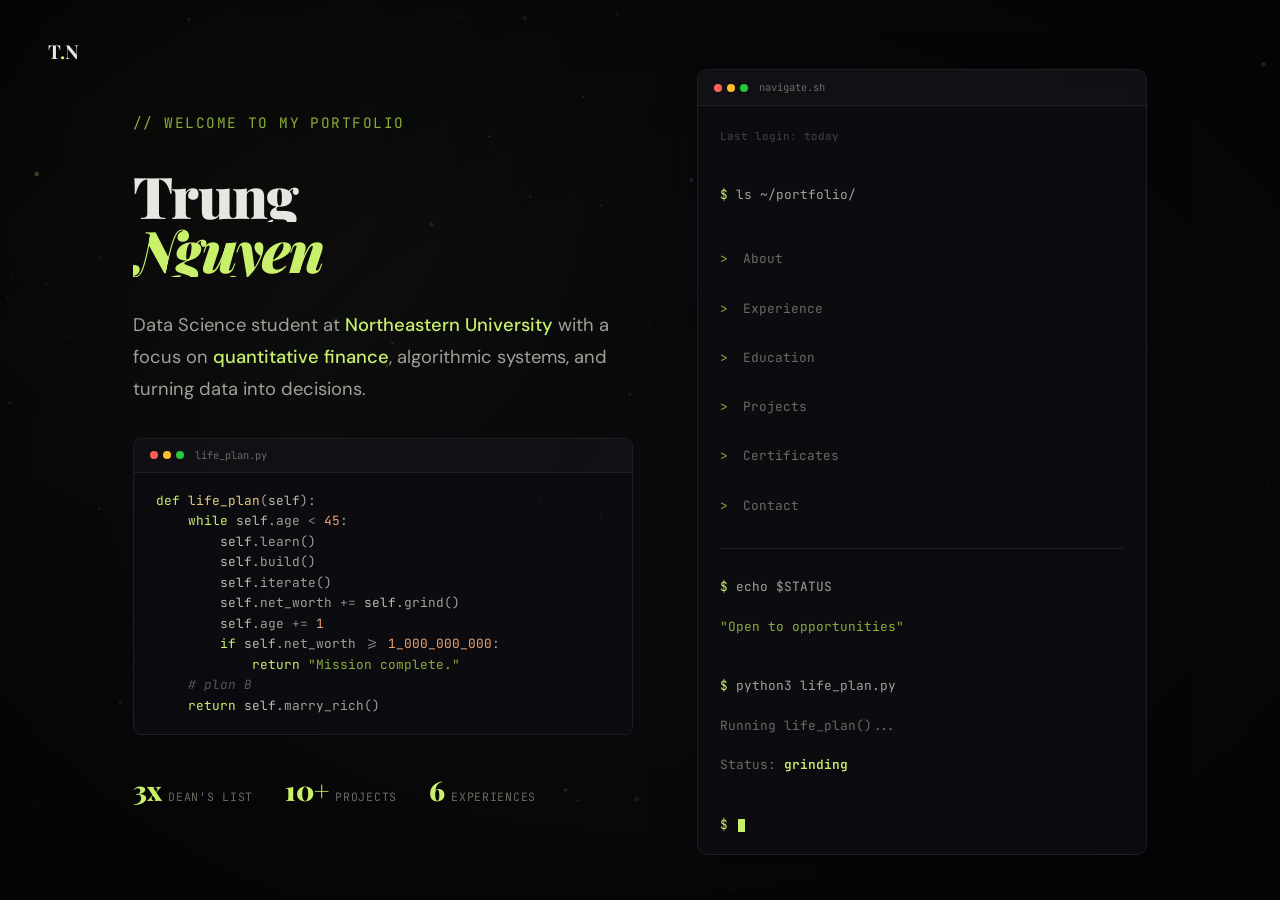
==== commit 491048f7: "Update project files" ====
--- a/index.html
+++ b/index.html
@@ -28,13 +28,14 @@
       justify-content: center;
       height: 100vh;
       padding: 4rem 3rem 2.5rem;
-      gap: 17rem;
+      gap: 8vw;
     }
 
     /* ===== LEFT PANEL — IDENTITY ===== */
     .panel-left {
-      width: 500 px;
-      flex-shrink: 0;
+      width: 40%;
+      max-width: 500px;
+      flex-shrink: 1;
       display: flex;
       flex-direction: column;
       justify-content: center;
@@ -56,7 +57,7 @@
     /* Name */
     .home-name {
       font-family: var(--serif);
-      font-size: clamp(3.5rem, 6vw, 5.5rem);
+      font-size: clamp(2.5rem, 4.5vw, 5.5rem);
       font-weight: 900;
       line-height: 0.95;
       letter-spacing: -0.03em;
@@ -187,8 +188,9 @@
 
     /* ===== RIGHT PANEL — NAV TERMINAL ===== */
     .panel-right {
-      width: 450px;
-      flex-shrink: 0;
+      width: 35%;
+      max-width: 450px;
+      flex-shrink: 1;
       display: flex;
       align-items: center;
       animation: panelIn 0.9s cubic-bezier(0.16,1,0.3,1) 0.4s backwards;
@@ -321,6 +323,48 @@
     [data-theme="light"] .cursor { background: #4a7515; }
 
     /* ===== RESPONSIVE ===== */
+
+    /* Short screens (laptops) — compress vertically */
+    @media (max-height: 800px) {
+      .home-layout { padding: 2rem 3rem 1.5rem; }
+      .panel-left { gap: 1rem; }
+      .home-greeting { font-size: 0.75rem; }
+      .home-name { font-size: clamp(2rem, 4vw, 3.5rem); }
+      .home-tagline { font-size: 0.95rem; line-height: 1.5; }
+      .home-code-body { font-size: 0.7rem; line-height: 1.4; padding: 0.7rem 1rem; }
+      .home-code-header { padding: 0.35rem 0.8rem; }
+      .home-stats { gap: 1.5rem; }
+      .home-stat-num { font-size: 1.3rem; }
+      .home-stat-label { font-size: 0.65rem; }
+      .nav-terminal-body { font-size: 0.7rem; line-height: 1.35; padding: 0.8rem 1rem; }
+      .nav-terminal-header { padding: 0.35rem 0.8rem; }
+    }
+
+    @media (max-height: 700px) {
+      .home-layout { padding: 1.5rem 2.5rem 1rem; }
+      .panel-left { gap: 0.7rem; }
+      .home-name { font-size: clamp(1.8rem, 3.5vw, 3rem); }
+      .home-tagline { font-size: 0.85rem; }
+      .home-code-body { font-size: 0.65rem; line-height: 1.3; padding: 0.5rem 0.8rem; }
+      .nav-terminal-body { font-size: 0.65rem; line-height: 1.25; padding: 0.6rem 0.8rem; }
+    }
+
+    /* Width-based breakpoints */
+    @media (max-width: 1400px) {
+      .home-layout { gap: 5vw; padding: 4rem 2.5rem 2.5rem; }
+      .panel-left { width: 42%; }
+      .panel-right { width: 38%; }
+    }
+
+    @media (max-width: 1200px) {
+      .home-layout { gap: 4vw; padding: 4rem 2rem 2.5rem; }
+      .panel-left { width: 45%; }
+      .panel-right { width: 40%; }
+      .home-name { font-size: clamp(2.2rem, 3.8vw, 4rem); }
+      .home-code-body { font-size: 0.72rem; }
+      .nav-terminal-body { font-size: 0.72rem; }
+    }
+
     @media (max-width: 900px) {
       .home-layout {
         flex-direction: column;
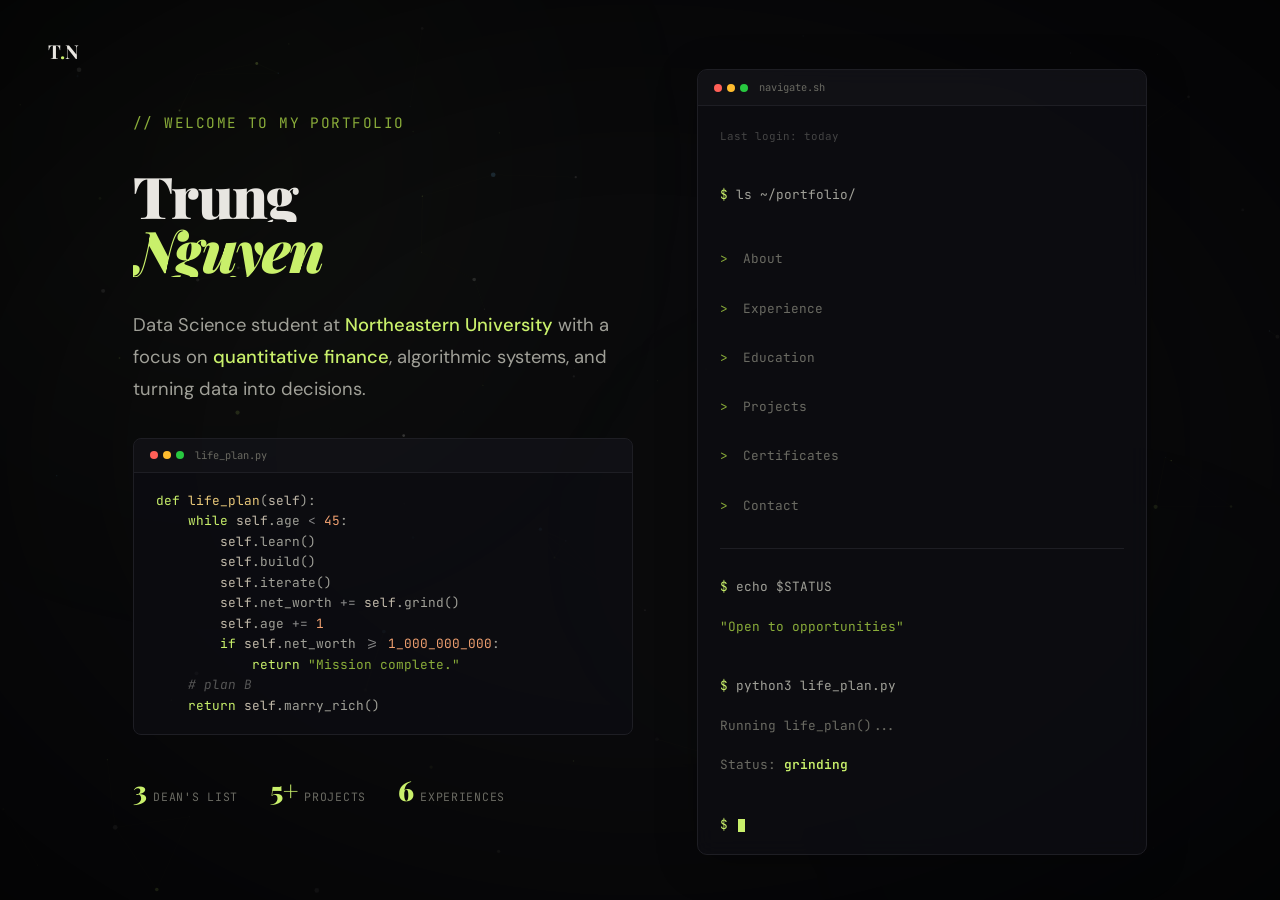
==== commit 36fbf254: "profile update" ====
--- a/index.html
+++ b/index.html
@@ -431,11 +431,11 @@
 
     <div class="home-stats">
       <div class="home-stat">
-        <div class="home-stat-num">3x</div>
+        <div class="home-stat-num">3</div>
         <div class="home-stat-label">Dean's List</div>
       </div>
       <div class="home-stat">
-        <div class="home-stat-num">10+</div>
+        <div class="home-stat-num">5+</div>
         <div class="home-stat-label">Projects</div>
       </div>
       <div class="home-stat">
--- a/style.css
+++ b/style.css
@@ -693,7 +693,6 @@
   color: var(--accent-dim);
   text-decoration: none;
   letter-spacing: 0.03em;
-  margin-left: auto;
   padding: 0.2rem 0.6rem;
   border: 1px solid transparent;
   border-radius: 3px;
@@ -1121,6 +1120,44 @@
   stroke-width: 1.5;
   stroke-linecap: round;
   stroke-linejoin: round;
+}
+
+.cert-links {
+  display: flex;
+  align-items: center;
+  gap: 0.8rem;
+  flex-shrink: 0;
+  margin-left: auto;
+}
+
+.cert-verify-link {
+  font-family: var(--mono);
+  font-size: 0.68rem;
+  color: var(--text-muted);
+  text-decoration: none;
+  letter-spacing: 0.03em;
+  padding: 0.2rem 0.55rem;
+  border: 1px solid var(--border);
+  border-radius: 3px;
+  transition: all 0.3s ease;
+  white-space: nowrap;
+  display: inline-flex;
+  align-items: center;
+  gap: 0.3rem;
+}
+
+.cert-verify-link svg {
+  stroke: currentColor;
+  fill: none;
+  stroke-width: 1.8;
+  stroke-linecap: round;
+  stroke-linejoin: round;
+}
+
+.cert-verify-link:hover {
+  color: var(--accent);
+  border-color: rgba(201,240,107,0.3);
+  background: rgba(201,240,107,0.05);
 }
 
 .cert-info { flex: 1; }
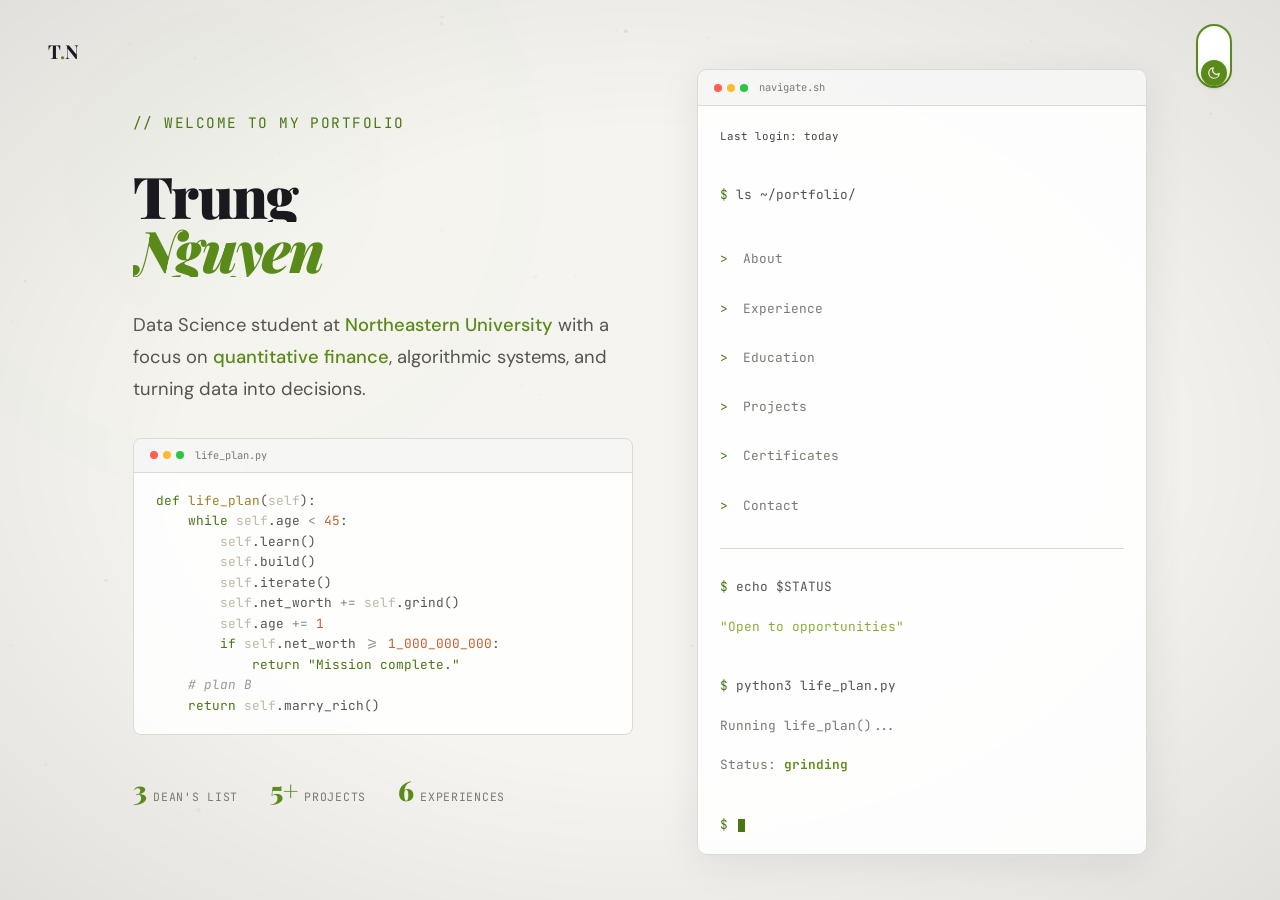
==== commit abd72c1b: "reorg assets and wire up theme toggle - Move css/js/images/PDFs into assets/ and update HTML paths -" ====
--- a/index.html
+++ b/index.html
@@ -3,10 +3,11 @@
 <head>
   <meta charset="UTF-8">
   <meta name="viewport" content="width=device-width, initial-scale=1.0">
+  <script>(function(){var t=localStorage.getItem('theme')||'light';document.documentElement.setAttribute('data-theme',t);})();</script>
   <title>Trung Nguyen — Portfolio</title>
   <link href="https://fonts.googleapis.com/css2?family=Playfair+Display:ital,wght@0,400;0,700;0,900;1,400&family=DM+Sans:wght@300;400;500;700&family=JetBrains+Mono:wght@300;400;500&display=swap" rel="stylesheet">
-  <link rel="icon" type="image/svg+xml" href="favicon.svg">
-  <link rel="stylesheet" href="style.css">
+  <link rel="icon" type="image/svg+xml" href="assets/img/favicon.svg">
+  <link rel="stylesheet" href="assets/css/style.css">
   <style>
     html, body { height: 100%; overflow: hidden; }
 
@@ -390,6 +391,13 @@
 <canvas id="particleCanvas"></canvas>
 <div class="scanlines"></div>
 <div class="vignette"></div>
+
+<!-- Theme toggle -->
+<button class="theme-toggle" id="themeToggle" aria-label="Toggle theme">
+  <div class="theme-toggle-thumb">
+    <svg viewBox="0 0 24 24"><path d="M21 12.79A9 9 0 1 1 11.21 3 7 7 0 0 0 21 12.79z"/></svg>
+  </div>
+</button>
 
 <!-- Logo -->
 <div class="top-logo">T<span>.</span>N</div>
@@ -477,6 +485,6 @@
 
 </div>
 
-<script src="script.js"></script>
+<script src="assets/js/script.js"></script>
 </body>
 </html>
--- a/assets/css/style.css
+++ b/assets/css/style.css
@@ -0,0 +1,1394 @@
+/* ===== VARIABLES ===== */
+:root {
+  --bg: #0a0a0c;
+  --bg-card: #111116;
+  --text-primary: #e8e6e1;
+  --text-secondary: #a0a098;
+  --text-muted: #6a6a62;
+  --accent: #c9f06b;
+  --accent-dim: #8aad3a;
+  --accent-glow: rgba(201, 240, 107, 0.12);
+  --border: #1e1e24;
+  --serif: 'Playfair Display', Georgia, serif;
+  --sans: 'DM Sans', -apple-system, sans-serif;
+  --mono: 'JetBrains Mono', monospace;
+}
+
+/* Light theme overrides */
+[data-theme="light"] {
+  --bg: #f5f4f0;
+  --bg-card: #ffffff;
+  --text-primary: #1a1a1e;
+  --text-secondary: #55554e;
+  --text-muted: #7a7a72;
+  --accent: #5a8a1a;
+  --accent-dim: #4a7515;
+  --accent-glow: rgba(90, 138, 26, 0.1);
+  --border: #ddd8d0;
+}
+
+[data-theme="light"] .bg-blob { opacity: 0.12; }
+[data-theme="light"] .scanlines { opacity: 0.008; }
+[data-theme="light"] .vignette { background: radial-gradient(ellipse at center, transparent 50%, rgba(0,0,0,0.08) 100%); }
+[data-theme="light"] #particleCanvas { opacity: 0.3; }
+[data-theme="light"] .top-nav { background: rgba(245,244,240,0.8); }
+[data-theme="light"] .stat-box { background: var(--bg-card); border-color: var(--border); }
+[data-theme="light"] .edu-card { background: var(--bg-card); }
+[data-theme="light"] .proj-card { background: var(--bg-card); }
+[data-theme="light"] .cert-item { background: var(--bg-card); }
+[data-theme="light"] .contact-link { background: var(--bg-card); }
+
+/* ===== THEME TOGGLE — LIGHT SWITCH ===== */
+.theme-toggle {
+  position: fixed;
+  z-index: 200;
+  width: 36px;
+  height: 64px;
+  border-radius: 18px;
+  border: 2px solid var(--border);
+  background: var(--bg-card);
+  cursor: pointer;
+  display: flex;
+  flex-direction: column;
+  align-items: center;
+  justify-content: flex-start;
+  padding: 4px;
+  transition: all 0.4s ease;
+  box-shadow: inset 0 2px 6px rgba(0,0,0,0.3), 0 1px 3px rgba(0,0,0,0.2);
+}
+
+/* Default position: below navbar for inner pages */
+.theme-toggle {
+  top: 5rem;
+  right: 2rem;
+}
+
+.theme-toggle:hover {
+  border-color: var(--accent);
+  box-shadow: inset 0 2px 6px rgba(0,0,0,0.3), 0 0 12px var(--accent-glow);
+}
+
+.theme-toggle-thumb {
+  width: 26px;
+  height: 26px;
+  border-radius: 50%;
+  background: var(--text-muted);
+  transition: all 0.35s cubic-bezier(0.16, 1, 0.3, 1);
+  display: flex;
+  align-items: center;
+  justify-content: center;
+  box-shadow: 0 2px 4px rgba(0,0,0,0.3);
+}
+
+.theme-toggle-thumb svg {
+  width: 14px;
+  height: 14px;
+  stroke: var(--bg);
+  fill: none;
+  stroke-width: 2;
+  stroke-linecap: round;
+  stroke-linejoin: round;
+}
+
+/* Dark mode: thumb at top (switch OFF) */
+.theme-toggle-thumb {
+  transform: translateY(0);
+}
+
+/* Light mode: thumb at bottom (switch ON), glowing */
+[data-theme="light"] .theme-toggle-thumb {
+  transform: translateY(30px);
+  background: var(--accent);
+  box-shadow: 0 0 10px var(--accent-glow), 0 2px 4px rgba(0,0,0,0.1);
+}
+
+[data-theme="light"] .theme-toggle {
+  border-color: var(--accent);
+  box-shadow: inset 0 1px 4px rgba(0,0,0,0.05), 0 1px 3px rgba(0,0,0,0.05);
+}
+
+/* Small label under the switch */
+.theme-toggle-label {
+  position: absolute;
+  bottom: -20px;
+  left: 50%;
+  transform: translateX(-50%);
+  font-family: var(--mono);
+  font-size: 0.5rem;
+  color: var(--text-muted);
+  letter-spacing: 0.08em;
+  text-transform: uppercase;
+  white-space: nowrap;
+  opacity: 0;
+  transition: opacity 0.3s;
+}
+
+.theme-toggle:hover .theme-toggle-label {
+  opacity: 1;
+}
+
+* { margin: 0; padding: 0; box-sizing: border-box; }
+
+html {
+  scroll-behavior: smooth;
+  scrollbar-width: thin;
+  scrollbar-color: var(--accent-dim) var(--bg);
+}
+
+body {
+  font-family: var(--sans);
+  background: var(--bg);
+  color: var(--text-primary);
+  line-height: 1.7;
+  min-height: 100vh;
+  overflow-x: hidden;
+}
+
+::selection {
+  background: var(--accent);
+  color: var(--bg);
+}
+
+/* ===== BACKGROUND EFFECTS ===== */
+.bg-blob {
+  position: fixed;
+  border-radius: 50%;
+  pointer-events: none;
+  z-index: 0;
+  filter: blur(150px);
+  opacity: 0.35;
+}
+
+.bg-blob-1 {
+  width: 700px; height: 700px; top: -20%; left: -10%;
+  background: radial-gradient(circle, rgba(201,240,107,0.2), transparent 70%);
+  animation: blobFloat1 24s ease-in-out infinite;
+}
+
+.bg-blob-2 {
+  width: 550px; height: 550px; bottom: -15%; right: -8%;
+  background: radial-gradient(circle, rgba(80,180,240,0.1), transparent 70%);
+  animation: blobFloat2 28s ease-in-out infinite;
+}
+
+.bg-blob-3 {
+  width: 450px; height: 450px; top: 35%; left: 45%;
+  background: radial-gradient(circle, rgba(201,240,107,0.1), transparent 70%);
+  animation: blobFloat3 22s ease-in-out infinite;
+}
+
+.bg-blob-4 {
+  width: 350px; height: 350px; top: 60%; left: 10%;
+  background: radial-gradient(circle, rgba(160,120,255,0.06), transparent 70%);
+  animation: blobFloat4 30s ease-in-out infinite;
+}
+
+#particleCanvas {
+  position: fixed;
+  inset: 0;
+  z-index: 0;
+  pointer-events: none;
+}
+
+.scanlines {
+  position: fixed; inset: 0; z-index: 0; pointer-events: none; opacity: 0.02;
+  background: repeating-linear-gradient(0deg, transparent, transparent 2px, rgba(201,240,107,0.08) 2px, rgba(201,240,107,0.08) 4px);
+}
+
+.vignette {
+  position: fixed; inset: 0; z-index: 0; pointer-events: none;
+  background: radial-gradient(ellipse at center, transparent 40%, rgba(0,0,0,0.6) 100%);
+}
+
+/* ===== TOP NAVBAR ===== */
+.top-nav {
+  position: fixed;
+  top: 0; left: 0; right: 0;
+  z-index: 100;
+  padding: 1.2rem 4rem;
+  display: flex;
+  justify-content: space-between;
+  align-items: center;
+  border-bottom: 1px solid var(--border);
+  background: rgba(10,10,12,0.7);
+  backdrop-filter: blur(16px);
+}
+
+.top-nav-logo {
+  font-family: var(--serif);
+  font-size: 1.15rem;
+  font-weight: 700;
+  color: var(--text-primary);
+  text-decoration: none;
+}
+
+.top-nav-logo span {
+  color: var(--accent);
+}
+
+.top-nav-links {
+  display: flex;
+  gap: 2.2rem;
+}
+
+.top-nav-links a {
+  font-family: var(--mono);
+  font-size: 0.72rem;
+  color: var(--text-muted);
+  text-decoration: none;
+  letter-spacing: 0.07em;
+  text-transform: uppercase;
+  transition: color 0.3s;
+  position: relative;
+}
+
+.top-nav-links a::after {
+  content: '';
+  position: absolute;
+  bottom: -4px; left: 0;
+  width: 0; height: 1px;
+  background: var(--accent);
+  transition: width 0.3s ease;
+}
+
+.top-nav-links a:hover {
+  color: var(--text-secondary);
+}
+
+.top-nav-links a:hover::after {
+  width: 100%;
+}
+
+.top-nav-links a.active {
+  color: var(--accent);
+}
+
+.top-nav-links a.active::after {
+  width: 100%;
+}
+
+/* ===== PAGE CONTENT ===== */
+.page-content {
+  position: relative;
+  z-index: 1;
+  max-width: 1300px;
+  margin: 0 auto;
+  padding: 8rem 4rem 5rem;
+  min-height: 100vh;
+}
+
+.section-tag {
+  font-family: var(--mono);
+  font-size: 0.8rem;
+  color: var(--accent);
+  text-transform: uppercase;
+  letter-spacing: 0.15em;
+  margin-bottom: 0.8rem;
+  display: flex;
+  align-items: center;
+  gap: 0.8rem;
+}
+
+.section-tag::before {
+  content: '';
+  width: 30px;
+  height: 1px;
+  background: var(--accent);
+}
+
+.section-title {
+  font-family: var(--serif);
+  font-size: clamp(2.2rem, 4vw, 3.2rem);
+  font-weight: 700;
+  letter-spacing: -0.02em;
+  line-height: 1.15;
+  margin-bottom: 3rem;
+}
+
+/* ===== ABOUT ===== */
+.about-content {
+  display: grid;
+  grid-template-columns: 1.6fr 1fr;
+  gap: 3.5rem;
+}
+
+.about-text p {
+  color: var(--text-secondary);
+  font-size: 1.08rem;
+  margin-bottom: 1.4rem;
+  line-height: 1.85;
+}
+
+.about-text em {
+  color: var(--accent);
+  font-style: normal;
+  font-weight: 500;
+}
+
+.about-stats {
+  display: grid;
+  grid-template-columns: 1fr 1fr;
+  gap: 1.2rem;
+}
+
+.stat-box {
+  background: var(--bg-card);
+  border: 1px solid var(--border);
+  border-radius: 3px;
+  padding: 1.4rem;
+  transition: all 0.3s;
+}
+
+.stat-box:hover {
+  border-color: rgba(201,240,107,0.2);
+}
+
+.stat-num {
+  font-family: var(--serif);
+  font-size: 2rem;
+  font-weight: 900;
+  color: var(--accent);
+  line-height: 1;
+}
+
+.stat-label {
+  font-family: var(--mono);
+  font-size: 0.72rem;
+  color: var(--text-muted);
+  text-transform: uppercase;
+  letter-spacing: 0.08em;
+  margin-top: 0.5rem;
+}
+
+/* ===== EXPERIENCE ===== */
+.timeline {
+  display: flex;
+  flex-direction: column;
+  gap: 3rem;
+  padding-left: 2.5rem;
+  position: relative;
+}
+
+.timeline::before {
+  content: '';
+  position: absolute;
+  left: 0; top: 0; bottom: 0;
+  width: 1px;
+  background: linear-gradient(180deg, var(--accent), var(--border), transparent);
+}
+
+.tl-item {
+  position: relative;
+  display: grid;
+  grid-template-columns: 180px 1fr;
+  gap: 2.5rem;
+}
+
+.tl-item::before {
+  content: '';
+  position: absolute;
+  left: -2.5rem; top: 8px;
+  width: 10px; height: 10px;
+  border-radius: 50%;
+  background: var(--accent);
+  transform: translateX(-4.5px);
+  box-shadow: 0 0 12px var(--accent-glow);
+}
+
+.tl-date {
+  font-family: var(--mono);
+  font-size: 0.82rem;
+  color: var(--accent-dim);
+  letter-spacing: 0.04em;
+  padding-top: 3px;
+}
+
+.tl-role {
+  font-family: var(--serif);
+  font-size: 1.4rem;
+  font-weight: 700;
+  margin-bottom: 0.25rem;
+}
+
+.tl-company {
+  font-size: 1rem;
+  color: var(--text-secondary);
+  margin-bottom: 0.7rem;
+}
+
+.tl-desc {
+  color: var(--text-muted);
+  font-size: 1rem;
+  line-height: 1.8;
+  max-width: 750px;
+}
+
+/* ===== EDUCATION ===== */
+.edu-grid {
+  display: grid;
+  grid-template-columns: 1fr;
+  gap: 2rem;
+}
+
+.edu-card {
+  background: var(--bg-card);
+  border: 1px solid var(--border);
+  border-radius: 3px;
+  padding: 2rem;
+  transition: all 0.4s;
+  position: relative;
+  overflow: hidden;
+}
+
+.edu-card::before {
+  content: '';
+  position: absolute;
+  top: 0; left: 0; right: 0;
+  height: 2px;
+  background: linear-gradient(90deg, var(--accent), transparent);
+  opacity: 0;
+  transition: opacity 0.4s;
+}
+
+.edu-card:hover::before { opacity: 1; }
+.edu-card:hover { border-color: rgba(201,240,107,0.2); }
+
+.edu-card.expanded {
+  overflow: visible;
+}
+
+/* Expandable card */
+.edu-expandable {
+  cursor: pointer;
+  user-select: none;
+}
+
+.edu-card-header {
+  display: flex;
+  justify-content: space-between;
+  align-items: flex-start;
+}
+
+.edu-toggle-icon {
+  color: var(--text-muted);
+  transition: transform 0.8s cubic-bezier(0.4, 0, 0.2, 1), color 0.4s;
+  flex-shrink: 0;
+  margin-top: 0.2rem;
+}
+
+.edu-expandable:hover > .edu-card-header .edu-toggle-icon,
+.edu-expandable:hover > .edu-subcard-header .edu-toggle-icon {
+  color: var(--accent);
+}
+
+.edu-expandable.expanded > .edu-card-header .edu-toggle-icon,
+.edu-expandable.expanded > .edu-subcard-header .edu-toggle-icon {
+  transform: rotate(180deg);
+  color: var(--accent);
+}
+
+.edu-expandable.expanded {
+  border-color: rgba(201,240,107,0.2);
+}
+
+.edu-expandable.expanded::before {
+  opacity: 1;
+}
+
+/* Dropdown content */
+.edu-dropdown {
+  max-height: 0;
+  overflow: hidden;
+  transition: max-height 1.2s cubic-bezier(0.4, 0, 0.2, 1), opacity 0.8s ease;
+  opacity: 0;
+}
+
+.edu-expandable.expanded > .edu-dropdown {
+  max-height: 3000px;
+  opacity: 1;
+  overflow: visible;
+}
+
+.edu-dropdown-inner {
+  padding-top: 2rem;
+  border-top: 1px solid var(--border);
+  margin-top: 1.5rem;
+  animation: none;
+}
+
+.edu-expandable.expanded .edu-dropdown-inner {
+  animation: dropdownFadeIn 0.9s ease 0.2s backwards;
+}
+
+@keyframes dropdownFadeIn {
+  from { opacity: 0; transform: translateY(-10px); }
+  to { opacity: 1; transform: translateY(0); }
+}
+
+/* Course category heading */
+.edu-course-heading {
+  font-family: var(--mono);
+  font-size: 0.78rem;
+  color: var(--accent);
+  text-transform: uppercase;
+  letter-spacing: 0.1em;
+  margin-bottom: 0.8rem;
+  margin-top: 1.8rem;
+  display: flex;
+  align-items: center;
+  gap: 0.6rem;
+}
+
+.edu-course-heading::before {
+  content: '';
+  width: 6px;
+  height: 6px;
+  border-radius: 50%;
+  background: var(--accent);
+  flex-shrink: 0;
+}
+
+.edu-dropdown-inner .edu-course-heading:first-child {
+  margin-top: 0;
+}
+
+/* Course table */
+.edu-course-table {
+  width: 100%;
+  border-collapse: collapse;
+  margin-bottom: 0.5rem;
+}
+
+.edu-course-table thead th {
+  font-family: var(--mono);
+  font-size: 0.68rem;
+  color: var(--text-muted);
+  text-transform: uppercase;
+  letter-spacing: 0.08em;
+  text-align: left;
+  padding: 0.6rem 1rem;
+  border-bottom: 1px solid var(--border);
+}
+
+.edu-course-table thead th:last-child {
+  text-align: center;
+  width: 70px;
+}
+
+.edu-course-table tbody tr {
+  transition: background 0.2s;
+}
+
+.edu-course-table tbody tr:hover {
+  background: rgba(201,240,107,0.03);
+}
+
+.edu-course-table tbody td {
+  font-size: 0.92rem;
+  color: var(--text-secondary);
+  padding: 0.65rem 1rem;
+  border-bottom: 1px solid rgba(255,255,255,0.03);
+}
+
+.edu-course-table tbody td:first-child {
+  font-family: var(--mono);
+  font-size: 0.8rem;
+  color: var(--accent-dim);
+  letter-spacing: 0.02em;
+  white-space: nowrap;
+}
+
+.edu-course-table tbody td:last-child {
+  text-align: center;
+  font-family: var(--mono);
+  font-size: 0.85rem;
+  font-weight: 600;
+  color: var(--text-primary);
+}
+
+/* GPA Badge */
+.edu-gpa-badge {
+  display: inline-flex;
+  align-items: center;
+  gap: 1rem;
+  margin-top: 2rem;
+  padding: 0.8rem 1.5rem;
+  background: rgba(201,240,107,0.05);
+  border: 1px solid rgba(201,240,107,0.15);
+  border-radius: 4px;
+}
+
+.edu-gpa-label {
+  font-family: var(--mono);
+  font-size: 0.75rem;
+  color: var(--text-muted);
+  text-transform: uppercase;
+  letter-spacing: 0.08em;
+}
+
+.edu-gpa-value {
+  font-family: var(--serif);
+  font-size: 1.6rem;
+  font-weight: 900;
+  color: var(--accent);
+}
+
+/* Self-education sections */
+.edu-self-sections {
+  margin-top: 1.5rem;
+  padding-top: 1.5rem;
+  border-top: 1px solid var(--border);
+}
+
+.edu-self-section {
+  margin-bottom: 2rem;
+}
+
+.edu-self-section:last-child {
+  margin-bottom: 0;
+}
+
+.edu-self-items {
+  display: flex;
+  flex-direction: column;
+  gap: 0.6rem;
+}
+
+.edu-self-item {
+  display: flex;
+  justify-content: flex-start;
+  align-items: center;
+  gap: 1rem;
+  padding: 0.6rem 1rem;
+  border-left: 2px solid var(--border);
+  transition: all 0.3s ease;
+  flex-wrap: wrap;
+}
+
+.edu-self-item:hover {
+  border-left-color: var(--accent);
+  background: rgba(201,240,107,0.02);
+  padding-left: 1.2rem;
+}
+
+.edu-self-title {
+  font-size: 0.95rem;
+  color: var(--text-primary);
+  font-weight: 500;
+}
+
+.edu-self-author {
+  font-family: var(--mono);
+  font-size: 0.75rem;
+  color: var(--text-muted);
+  letter-spacing: 0.02em;
+  flex-shrink: 0;
+  margin-left: 1.5rem;
+}
+
+/* View Certificate link */
+.edu-view-cert {
+  font-family: var(--mono);
+  font-size: 0.7rem;
+  color: var(--accent-dim);
+  text-decoration: none;
+  letter-spacing: 0.03em;
+  padding: 0.2rem 0.6rem;
+  border: 1px solid transparent;
+  border-radius: 3px;
+  transition: all 0.3s ease;
+  white-space: nowrap;
+  flex-shrink: 0;
+}
+
+.edu-view-cert:hover {
+  color: var(--accent);
+  border-color: rgba(201,240,107,0.25);
+  background: rgba(201,240,107,0.05);
+}
+
+/* ===== EDUCATION SUBCARDS ===== */
+.edu-subcards-stack {
+  display: flex;
+  flex-direction: column;
+  gap: 0.8rem;
+}
+
+.edu-subcard {
+  background: var(--bg-card);
+  border: 1px solid var(--border);
+  border-radius: 4px;
+  padding: 0;
+  cursor: pointer;
+  user-select: none;
+  transition: all 0.4s cubic-bezier(0.16, 1, 0.3, 1);
+  position: relative;
+  overflow: hidden;
+  align-self: start;
+  width: 100%;
+}
+
+.edu-subcard.expanded {
+  overflow: visible;
+}
+
+/* No full-width span needed in stack layout */
+
+/* Top accent bar */
+.edu-subcard-accent {
+  height: 3px;
+  background: linear-gradient(90deg, var(--accent), transparent);
+  opacity: 0;
+  transition: opacity 0.4s ease;
+}
+
+.edu-subcard:hover .edu-subcard-accent,
+.edu-subcard.expanded .edu-subcard-accent {
+  opacity: 1;
+}
+
+.edu-subcard:hover {
+  border-color: rgba(201,240,107,0.2);
+  transform: translateY(-2px);
+  box-shadow: 0 8px 32px rgba(0,0,0,0.2);
+}
+
+.edu-subcard.expanded {
+  border-color: rgba(201,240,107,0.25);
+  box-shadow: 0 12px 40px rgba(0,0,0,0.25);
+  transform: none;
+}
+
+.edu-subcard-header {
+  display: flex;
+  align-items: center;
+  justify-content: space-between;
+  padding: 1.4rem 1.6rem;
+}
+
+.edu-subcard-left {
+  display: flex;
+  align-items: center;
+  gap: 1.2rem;
+}
+
+.edu-subcard-num {
+  font-family: var(--serif);
+  font-size: 1.8rem;
+  font-weight: 900;
+  color: var(--accent);
+  opacity: 0.2;
+  line-height: 1;
+  transition: opacity 0.3s;
+  min-width: 36px;
+}
+
+.edu-subcard:hover .edu-subcard-num,
+.edu-subcard.expanded .edu-subcard-num {
+  opacity: 0.5;
+}
+
+.edu-subcard-info {}
+
+.edu-subcard-title {
+  font-family: var(--serif);
+  font-size: 1.15rem;
+  font-weight: 700;
+  color: var(--text-primary);
+  margin-bottom: 0.15rem;
+  transition: color 0.3s;
+}
+
+.edu-subcard:hover .edu-subcard-title {
+  color: var(--accent);
+}
+
+.edu-subcard.expanded .edu-subcard-title {
+  color: var(--accent);
+}
+
+.edu-subcard-meta {
+  font-size: 0.78rem;
+  color: var(--text-muted);
+  line-height: 1.4;
+}
+
+.edu-subcard-right {
+  display: flex;
+  align-items: center;
+  gap: 0.8rem;
+  flex-shrink: 0;
+}
+
+.edu-subcard-count {
+  font-family: var(--mono);
+  font-size: 0.68rem;
+  color: var(--text-muted);
+  letter-spacing: 0.04em;
+  padding: 0.25rem 0.6rem;
+  border: 1px solid var(--border);
+  border-radius: 20px;
+  transition: all 0.3s;
+}
+
+.edu-subcard:hover .edu-subcard-count {
+  border-color: rgba(201,240,107,0.2);
+  color: var(--accent-dim);
+}
+
+.edu-subcard-content {
+  padding-top: 0;
+  margin-top: 0;
+  border-top: 1px solid var(--border);
+  padding-left: 1.6rem;
+  padding-right: 1.6rem;
+  padding-bottom: 1.4rem;
+}
+
+/* Status badges for courses */
+.edu-self-status {
+  font-family: var(--mono);
+  font-size: 0.68rem;
+  letter-spacing: 0.04em;
+  padding: 0.2rem 0.6rem;
+  border-radius: 20px;
+  flex-shrink: 0;
+  margin-left: 1.5rem;
+}
+
+.edu-self-status.completed {
+  color: var(--accent);
+  background: rgba(201,240,107,0.08);
+  border: 1px solid rgba(201,240,107,0.15);
+}
+
+.edu-self-status.in-progress {
+  color: #7ec8f0;
+  background: rgba(120,200,240,0.08);
+  border: 1px solid rgba(120,200,240,0.15);
+}
+
+@media (max-width: 768px) {
+  .edu-subcards-stack { gap: 0.6rem; }
+}
+
+.edu-degree {
+  font-family: var(--serif);
+  font-size: 1.3rem;
+  font-weight: 700;
+  margin-bottom: 0.4rem;
+}
+
+.edu-school {
+  color: var(--accent-dim);
+  font-size: 1rem;
+  margin-bottom: 0.25rem;
+}
+
+.edu-year {
+  font-family: var(--mono);
+  font-size: 0.8rem;
+  color: var(--text-muted);
+  letter-spacing: 0.06em;
+  margin-bottom: 1.2rem;
+}
+
+.edu-details {
+  color: var(--text-secondary);
+  font-size: 1rem;
+  line-height: 1.75;
+}
+
+/* ===== PROJECTS ===== */
+.projects-section-label {
+  font-family: var(--serif);
+  font-size: 1.4rem;
+  font-weight: 700;
+  color: var(--accent);
+  margin-bottom: 1.5rem;
+  padding-bottom: 0.6rem;
+  border-bottom: 1px solid var(--border);
+  display: flex;
+  align-items: center;
+  gap: 0.8rem;
+}
+
+.projects-section-label::before {
+  content: '';
+  width: 8px;
+  height: 8px;
+  border-radius: 50%;
+  background: var(--accent);
+  flex-shrink: 0;
+}
+
+/* Other Projects dropdown */
+.projects-other-dropdown {
+  margin-top: 4rem;
+  border: 1px solid var(--border);
+  border-radius: 4px;
+  background: var(--bg-card);
+  overflow: hidden;
+  transition: border-color 0.4s;
+}
+
+.projects-other-dropdown:hover {
+  border-color: rgba(201,240,107,0.15);
+}
+
+.projects-other-dropdown.expanded {
+  border-color: rgba(201,240,107,0.2);
+}
+
+.projects-other-header {
+  display: flex;
+  justify-content: space-between;
+  align-items: center;
+  padding: 1.4rem 2rem;
+  cursor: pointer;
+  user-select: none;
+}
+
+.projects-other-header .projects-section-label {
+  margin-bottom: 0;
+  padding-bottom: 0;
+  border-bottom: none;
+}
+
+.projects-other-toggle {
+  display: flex;
+  align-items: center;
+  gap: 0.8rem;
+  flex-shrink: 0;
+}
+
+.projects-other-count {
+  font-family: var(--mono);
+  font-size: 0.72rem;
+  color: var(--text-muted);
+  letter-spacing: 0.04em;
+  padding: 0.25rem 0.7rem;
+  border: 1px solid var(--border);
+  border-radius: 20px;
+  transition: all 0.3s;
+}
+
+.projects-other-dropdown:hover .projects-other-count {
+  border-color: rgba(201,240,107,0.2);
+  color: var(--accent-dim);
+}
+
+.projects-other-header .edu-toggle-icon {
+  transition: transform 0.8s cubic-bezier(0.4, 0, 0.2, 1), color 0.4s;
+}
+
+.projects-other-dropdown.expanded .projects-other-header .edu-toggle-icon {
+  transform: rotate(180deg);
+  color: var(--accent);
+}
+
+.projects-other-content {
+  max-height: 0;
+  overflow: hidden;
+  opacity: 0;
+  transition: max-height 1.2s cubic-bezier(0.4, 0, 0.2, 1), opacity 0.8s ease;
+}
+
+.projects-other-dropdown.expanded .projects-other-content {
+  max-height: 2000px;
+  opacity: 1;
+  overflow: visible;
+}
+
+.projects-other-content > .projects-grid {
+  padding: 0 2rem 2rem;
+}
+
+.projects-grid {
+  display: grid;
+  grid-template-columns: 1fr 1fr;
+  gap: 1.5rem;
+}
+
+.proj-card {
+  background: var(--bg-card);
+  border: 1px solid var(--border);
+  border-radius: 3px;
+  padding: 1.8rem;
+  transition: all 0.4s cubic-bezier(0.16,1,0.3,1);
+  position: relative;
+  overflow: hidden;
+}
+
+.proj-card::before {
+  content: '';
+  position: absolute;
+  top: 0; left: 0; right: 0;
+  height: 2px;
+  background: linear-gradient(90deg, var(--accent), transparent);
+  opacity: 0;
+  transition: opacity 0.4s;
+}
+
+.proj-card:hover::before { opacity: 1; }
+.proj-card:hover { border-color: rgba(201,240,107,0.2); transform: translateY(-4px); box-shadow: 0 16px 48px rgba(0,0,0,0.3); }
+
+.proj-num {
+  font-family: var(--mono);
+  font-size: 0.75rem;
+  color: var(--accent-dim);
+  letter-spacing: 0.1em;
+  margin-bottom: 0.8rem;
+}
+
+.proj-title {
+  font-family: var(--serif);
+  font-size: 1.3rem;
+  font-weight: 700;
+  margin-bottom: 0.7rem;
+}
+
+.proj-desc {
+  color: var(--text-secondary);
+  font-size: 0.95rem;
+  margin-bottom: 1.4rem;
+  line-height: 1.75;
+}
+
+.proj-tags { display: flex; flex-wrap: wrap; gap: 0.5rem; }
+
+.tag {
+  font-family: var(--mono);
+  font-size: 0.72rem;
+  color: var(--accent-dim);
+  padding: 0.3rem 0.7rem;
+  border: 1px solid var(--border);
+  border-radius: 2px;
+  letter-spacing: 0.04em;
+}
+
+.proj-link {
+  display: inline-block;
+  margin-top: 1.2rem;
+  font-family: var(--mono);
+  font-size: 0.78rem;
+  color: var(--accent-dim);
+  text-decoration: none;
+  letter-spacing: 0.04em;
+  transition: all 0.3s ease;
+  padding: 0.4rem 0;
+  border-bottom: 1px solid transparent;
+}
+
+.proj-link:hover {
+  color: var(--accent);
+  border-bottom-color: var(--accent);
+  transform: translateX(4px);
+}
+
+/* ===== CERTIFICATES ===== */
+.cert-list { display: flex; flex-direction: column; gap: 1rem; }
+
+.cert-item {
+  display: flex;
+  align-items: center;
+  gap: 1.5rem;
+  padding: 1.3rem 1.8rem;
+  background: var(--bg-card);
+  border: 1px solid var(--border);
+  border-radius: 3px;
+  transition: all 0.3s;
+}
+
+.cert-item:hover { border-color: rgba(201,240,107,0.2); transform: translateX(6px); }
+
+.cert-icon {
+  width: 40px; height: 40px;
+  border-radius: 50%;
+  background: var(--accent-glow);
+  border: 1px solid rgba(201,240,107,0.15);
+  display: flex;
+  align-items: center;
+  justify-content: center;
+  flex-shrink: 0;
+}
+
+.cert-icon svg {
+  width: 18px; height: 18px;
+  stroke: var(--accent);
+  fill: none;
+  stroke-width: 1.5;
+  stroke-linecap: round;
+  stroke-linejoin: round;
+}
+
+.cert-links {
+  display: flex;
+  align-items: center;
+  gap: 0.8rem;
+  flex-shrink: 0;
+  margin-left: auto;
+}
+
+.cert-verify-link {
+  font-family: var(--mono);
+  font-size: 0.68rem;
+  color: var(--text-muted);
+  text-decoration: none;
+  letter-spacing: 0.03em;
+  padding: 0.2rem 0.55rem;
+  border: 1px solid var(--border);
+  border-radius: 3px;
+  transition: all 0.3s ease;
+  white-space: nowrap;
+  display: inline-flex;
+  align-items: center;
+  gap: 0.3rem;
+}
+
+.cert-verify-link svg {
+  stroke: currentColor;
+  fill: none;
+  stroke-width: 1.8;
+  stroke-linecap: round;
+  stroke-linejoin: round;
+}
+
+.cert-verify-link:hover {
+  color: var(--accent);
+  border-color: rgba(201,240,107,0.3);
+  background: rgba(201,240,107,0.05);
+}
+
+.cert-info { flex: 1; }
+.cert-name { font-weight: 600; font-size: 1.08rem; margin-bottom: 0.2rem; }
+.cert-issuer { font-size: 0.92rem; color: var(--text-secondary); }
+.cert-year { font-family: var(--mono); font-size: 0.82rem; color: var(--text-muted); letter-spacing: 0.06em; }
+
+/* ===== CONTACT ===== */
+.contact-layout {
+  display: grid;
+  grid-template-columns: 1fr 1fr;
+  gap: 3rem;
+  align-items: start;
+}
+
+.contact-text h3 {
+  font-family: var(--serif);
+  font-size: 1.5rem;
+  font-weight: 700;
+  margin-bottom: 0.6rem;
+}
+
+.contact-text p {
+  color: var(--text-secondary);
+  font-size: 0.95rem;
+  max-width: 420px;
+  margin-bottom: 1.2rem;
+  line-height: 1.7;
+}
+
+.contact-links { display: flex; flex-direction: column; gap: 0.6rem; }
+
+.contact-link {
+  display: flex;
+  align-items: center;
+  gap: 1rem;
+  color: var(--text-secondary);
+  text-decoration: none;
+  font-size: 0.95rem;
+  transition: all 0.3s;
+  padding: 0.65rem 1.2rem;
+  border: 1px solid var(--border);
+  border-radius: 3px;
+  background: var(--bg-card);
+}
+
+.contact-link:hover { color: var(--accent); border-color: rgba(201,240,107,0.3); transform: translateX(6px); }
+
+.contact-link svg {
+  width: 18px; height: 18px;
+  stroke: var(--accent-dim);
+  fill: none;
+  stroke-width: 1.5;
+  stroke-linecap: round;
+  stroke-linejoin: round;
+  flex-shrink: 0;
+}
+
+.contact-creative {
+  display: flex;
+  flex-direction: column;
+  gap: 1rem;
+}
+
+/* Code block — fake terminal */
+.contact-code-block {
+  background: #0d0d12;
+  border: 1px solid var(--border);
+  border-radius: 8px;
+  overflow: hidden;
+}
+
+.contact-code-header {
+  display: flex;
+  align-items: center;
+  gap: 1rem;
+  padding: 0.55rem 1.2rem;
+  background: rgba(255,255,255,0.03);
+  border-bottom: 1px solid var(--border);
+}
+
+.contact-code-dots {
+  display: flex;
+  gap: 6px;
+}
+
+.dot-red, .dot-yellow, .dot-green {
+  width: 10px;
+  height: 10px;
+  border-radius: 50%;
+}
+
+.dot-red { background: #ff5f57; }
+.dot-yellow { background: #febc2e; }
+.dot-green { background: #28c840; }
+
+.contact-code-filename {
+  font-family: var(--mono);
+  font-size: 0.72rem;
+  color: var(--text-muted);
+  letter-spacing: 0.03em;
+}
+
+.contact-code {
+  font-family: var(--mono);
+  font-size: 0.75rem;
+  line-height: 1.6;
+  padding: 1rem 1.5rem;
+  color: var(--text-secondary);
+  white-space: pre;
+  overflow-x: auto;
+}
+
+/* Syntax highlighting */
+.code-keyword { color: #c9f06b; }
+.code-class { color: #7ec8f0; font-weight: 600; }
+.code-func { color: #e8c87a; }
+.code-param { color: #c0b8a8; }
+.code-string { color: #8aad3a; }
+.code-bool { color: #c9f06b; }
+
+/* Stats row below code block */
+.contact-stats-row {
+  display: grid;
+  grid-template-columns: repeat(3, 1fr);
+  gap: 1rem;
+}
+
+.contact-stat {
+  background: var(--bg-card);
+  border: 1px solid var(--border);
+  border-radius: 4px;
+  padding: 0.9rem;
+  text-align: center;
+  transition: all 0.3s;
+}
+
+.contact-stat:hover {
+  border-color: rgba(201,240,107,0.2);
+  transform: translateY(-2px);
+}
+
+.contact-stat-num {
+  font-family: var(--serif);
+  font-size: 1.5rem;
+  font-weight: 900;
+  color: var(--accent);
+  line-height: 1;
+  margin-bottom: 0.3rem;
+}
+
+.contact-stat-label {
+  font-family: var(--mono);
+  font-size: 0.65rem;
+  color: var(--text-muted);
+  text-transform: uppercase;
+  letter-spacing: 0.08em;
+}
+
+/* ===== FOOTER ===== */
+.footer {
+  position: relative;
+  z-index: 1;
+  padding: 2rem 4rem;
+  border-top: 1px solid var(--border);
+  text-align: center;
+}
+
+.footer p {
+  font-family: var(--mono);
+  font-size: 0.65rem;
+  color: var(--text-muted);
+  letter-spacing: 0.04em;
+}
+
+/* ===== ANIMATIONS ===== */
+@keyframes blobFloat1 {
+  0%, 100% { transform: translate(0, 0) scale(1) rotate(0deg); }
+  25% { transform: translate(80px, 50px) scale(1.1) rotate(5deg); }
+  50% { transform: translate(30px, 90px) scale(0.95) rotate(-3deg); }
+  75% { transform: translate(-40px, 40px) scale(1.05) rotate(2deg); }
+}
+
+@keyframes blobFloat2 {
+  0%, 100% { transform: translate(0, 0) scale(1) rotate(0deg); }
+  25% { transform: translate(-60px, -40px) scale(1.08) rotate(-4deg); }
+  50% { transform: translate(-20px, -80px) scale(0.92) rotate(3deg); }
+  75% { transform: translate(50px, -30px) scale(1.04) rotate(-2deg); }
+}
+
+@keyframes blobFloat3 {
+  0%, 100% { transform: translate(0, 0) scale(1); }
+  25% { transform: translate(90px, -60px) scale(1.15); }
+  50% { transform: translate(40px, 40px) scale(0.88); }
+  75% { transform: translate(-50px, -20px) scale(1.06); }
+}
+
+@keyframes blobFloat4 {
+  0%, 100% { transform: translate(0, 0) scale(1); }
+  25% { transform: translate(-40px, 60px) scale(1.1); }
+  50% { transform: translate(60px, 30px) scale(0.9); }
+  75% { transform: translate(20px, -50px) scale(1.08); }
+}
+
+@keyframes fadeIn {
+  from { opacity: 0; transform: translateY(16px); }
+  to { opacity: 1; transform: translateY(0); }
+}
+
+/* ===== REVEAL ON SCROLL ===== */
+.reveal {
+  opacity: 0;
+  transform: translateY(24px);
+  transition: opacity 0.7s cubic-bezier(0.16,1,0.3,1), transform 0.7s cubic-bezier(0.16,1,0.3,1);
+}
+
+.reveal.visible {
+  opacity: 1;
+  transform: translateY(0);
+}
+
+/* ===== RESPONSIVE ===== */
+@media (max-width: 768px) {
+  .top-nav { padding: 1rem 1.5rem; }
+  .top-nav-links { gap: 1.2rem; }
+  .top-nav-links a { font-size: 0.62rem; }
+  .page-content { padding: 6rem 1.5rem 3rem; }
+  .about-content, .edu-grid, .projects-grid, .contact-layout { grid-template-columns: 1fr; }
+  .contact-ascii { display: none; }
+  .contact-creative { display: none; }
+  .contact-stats-row { grid-template-columns: 1fr; }
+  .tl-item { grid-template-columns: 1fr; gap: 0.3rem; }
+  .footer { padding: 1.5rem; }
+}
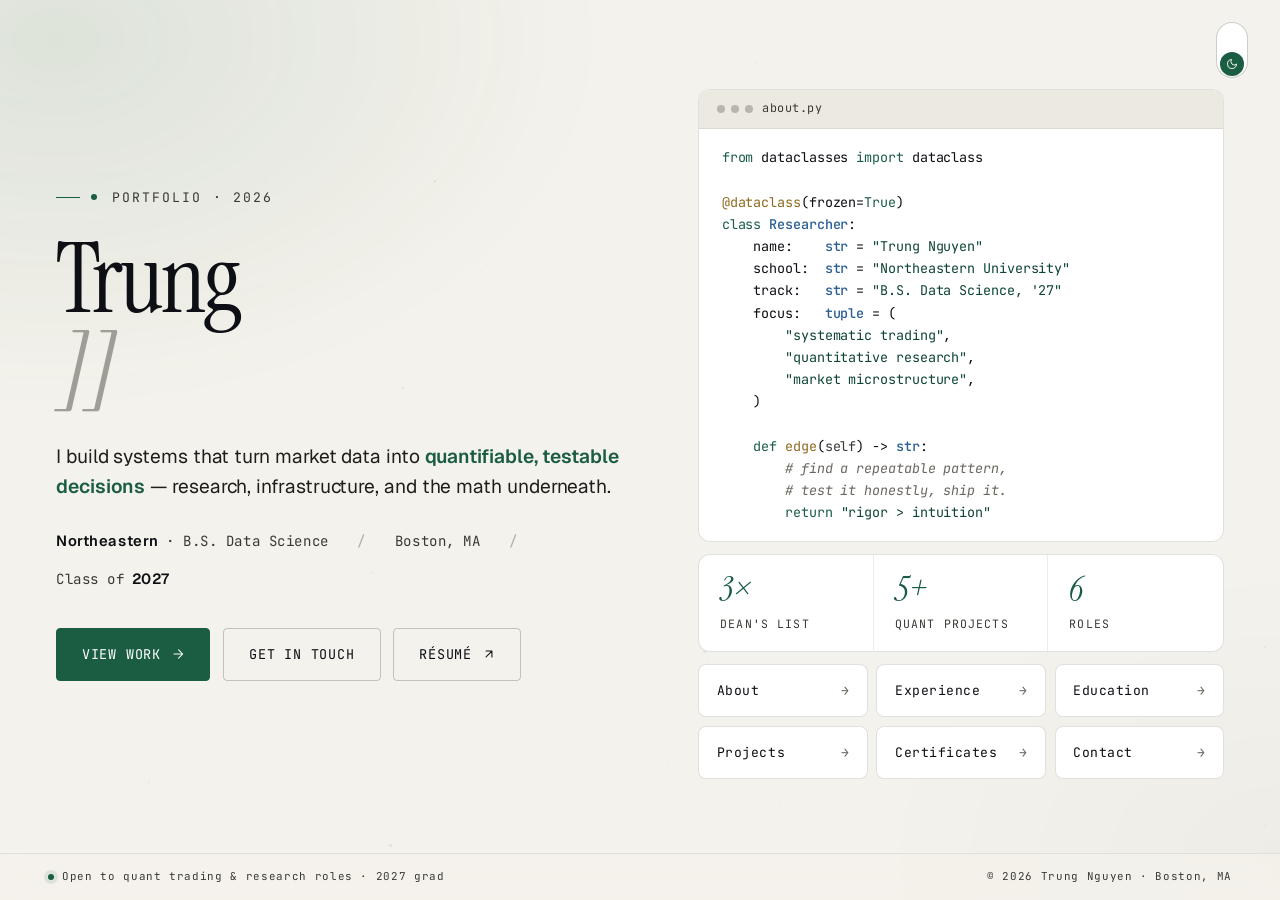
==== commit 0bd0feda: "redesign portfolio with editorial-quant system - New design system: single emerald accent, Instrumen" ====
--- a/index.html
+++ b/index.html
@@ -4,487 +4,505 @@
   <meta charset="UTF-8">
   <meta name="viewport" content="width=device-width, initial-scale=1.0">
   <script>(function(){var t=localStorage.getItem('theme')||'light';document.documentElement.setAttribute('data-theme',t);})();</script>
-  <title>Trung Nguyen — Portfolio</title>
-  <link href="https://fonts.googleapis.com/css2?family=Playfair+Display:ital,wght@0,400;0,700;0,900;1,400&family=DM+Sans:wght@300;400;500;700&family=JetBrains+Mono:wght@300;400;500&display=swap" rel="stylesheet">
+  <title>Trung Nguyen — Quantitative Research & Engineering</title>
+  <meta name="description" content="Trung Nguyen — Data Science student at Northeastern University. Quantitative research, systematic trading models, and data infrastructure.">
+  <link rel="preconnect" href="https://fonts.googleapis.com">
+  <link rel="preconnect" href="https://fonts.gstatic.com" crossorigin>
+  <link href="https://fonts.googleapis.com/css2?family=Geist:wght@300;400;500;600;700&family=Instrument+Serif:ital@0;1&family=JetBrains+Mono:wght@300;400;500&display=swap" rel="stylesheet">
   <link rel="icon" type="image/svg+xml" href="assets/img/favicon.svg">
   <link rel="stylesheet" href="assets/css/style.css">
   <style>
+    /* ===== HOMEPAGE-SPECIFIC ===== */
     html, body { height: 100%; overflow: hidden; }
-
-    .top-logo {
-      position: fixed; top: 2.2rem; left: 3rem; z-index: 101;
-      font-family: var(--serif); font-size: 1.2rem; font-weight: 700; color: var(--text-primary);
-    }
-    .top-logo span { color: var(--accent); }
-
-    .theme-toggle { top: 1.5rem; right: 3rem; }
-    [data-theme="light"] .theme-toggle { top: 1.5rem; }
-
-    /* ===== MAIN LAYOUT ===== */
-    .home-layout {
+    .scroll-rail { display: none; }
+
+    .home-wrap {
       position: relative;
-      z-index: 1;
-      display: flex;
-      align-items: stretch;
-      justify-content: center;
-      height: 100vh;
-      padding: 4rem 3rem 2.5rem;
-      gap: 8vw;
-    }
-
-    /* ===== LEFT PANEL — IDENTITY ===== */
-    .panel-left {
-      width: 40%;
-      max-width: 500px;
-      flex-shrink: 1;
+      z-index: 2;
+      max-width: 1400px;
+      margin: 0 auto;
+      padding: 2rem 3.5rem 4rem;
+      height: 100dvh;
+      display: grid;
+      grid-template-columns: 1.1fr 1fr;
+      gap: 4rem;
+      align-items: center;
+    }
+
+    /* ----- LEFT: editorial hero ----- */
+    .hero {
       display: flex;
       flex-direction: column;
       justify-content: center;
-      gap: 2rem;
-      animation: panelIn 0.9s cubic-bezier(0.16,1,0.3,1) 0.2s backwards;
-    }
-
-    /* Greeting */
-    .home-greeting {
-      font-family: var(--mono);
-      font-size: 0.9rem;
-      color: var(--accent-dim);
+      gap: 1.7rem;
+    }
+    .hero-eyebrow {
+      display: inline-flex;
+      align-items: center;
+      gap: 0.7rem;
+      font-family: var(--mono);
+      font-size: 0.82rem;
+      color: var(--text-secondary);
+      letter-spacing: 0.16em;
+      text-transform: uppercase;
+      opacity: 0;
+      animation: heroIn 0.7s var(--ease-out) 0.15s forwards;
+    }
+    .hero-eyebrow::before {
+      content: "";
+      width: 24px; height: 1px;
+      background: var(--accent);
+    }
+    .hero-eyebrow .pulse {
+      width: 6px; height: 6px;
+      border-radius: 50%;
+      background: var(--accent);
+      box-shadow: 0 0 0 0 var(--accent);
+      animation: pulseDot 2.4s var(--ease-out) infinite;
+      margin-right: 0.2rem;
+    }
+    @keyframes pulseDot {
+      0% { box-shadow: 0 0 0 0 var(--accent-glow); }
+      70% { box-shadow: 0 0 0 8px transparent; }
+      100% { box-shadow: 0 0 0 0 transparent; }
+    }
+
+    .hero-name {
+      font-family: var(--serif);
+      font-size: clamp(4.2rem, 7.5vw, 7rem);
+      font-weight: 400;
+      line-height: 0.94;
+      letter-spacing: -0.03em;
+      color: var(--text-primary);
+      opacity: 0;
+      animation: heroIn 0.9s var(--ease-out) 0.3s forwards;
+    }
+    .hero-name .last {
+      display: block;
+      font-style: italic;
+      color: var(--accent);
+    }
+    .scramble-tmp { color: var(--text-muted); opacity: 0.6; }
+
+    .hero-statement {
+      font-family: var(--sans);
+      font-size: clamp(1.2rem, 1.45vw, 1.4rem);
+      font-style: normal;
+      font-weight: 400;
+      line-height: 1.55;
+      color: var(--text-primary);
+      max-width: 46ch;
+      opacity: 0;
+      animation: heroIn 0.9s var(--ease-out) 0.55s forwards;
+    }
+    [data-theme="light"] .hero-statement { color: #1F1E1A; }
+    .hero-statement strong {
+      color: var(--accent);
+      font-weight: 600;
+    }
+
+    .hero-meta {
+      display: flex;
+      flex-wrap: wrap;
+      gap: 0.9rem 1.8rem;
+      align-items: center;
+      font-family: var(--mono);
+      font-size: 0.88rem;
+      color: var(--text-secondary);
+      letter-spacing: 0.04em;
+      opacity: 0;
+      animation: heroIn 0.7s var(--ease-out) 0.75s forwards;
+    }
+    .hero-meta span { display: inline-flex; align-items: center; gap: 0.45rem; }
+    .hero-meta strong { color: var(--text-primary); font-weight: 600; font-family: var(--sans); font-size: 1.05em; }
+    .hero-meta .sep { color: var(--text-muted); opacity: 0.5; }
+
+    .hero-cta {
+      display: flex;
+      gap: 0.8rem;
+      flex-wrap: wrap;
+      margin-top: 0.6rem;
+      opacity: 0;
+      animation: heroIn 0.7s var(--ease-out) 0.95s forwards;
+    }
+    .btn {
+      display: inline-flex;
+      align-items: center;
+      gap: 0.6rem;
+      padding: 0.95rem 1.55rem;
+      font-family: var(--mono);
+      font-size: 0.84rem;
+      letter-spacing: 0.06em;
+      text-transform: uppercase;
+      border-radius: 4px;
+      border: 1px solid var(--border-strong);
+      background: transparent;
+      color: var(--text-primary);
+      transition: border-color 0.3s var(--ease-out), color 0.3s var(--ease-out), background 0.3s var(--ease-out);
+      cursor: pointer;
+    }
+    .btn:hover { border-color: var(--accent); color: var(--accent); background: var(--accent-glow); }
+    .btn:active { transform: scale(0.98); }
+    .btn.primary {
+      background: var(--accent);
+      color: #fff;
+      border-color: var(--accent);
+    }
+    .btn.primary:hover {
+      background: var(--accent-soft);
+      border-color: var(--accent-soft);
+      color: #fff;
+    }
+    .btn svg { width: 14px; height: 14px; stroke: currentColor; fill: none; stroke-width: 1.8; stroke-linecap: round; stroke-linejoin: round; }
+
+    /* ----- RIGHT: bento grid ----- */
+    .bento {
+      display: grid;
+      grid-template-columns: 1fr 1fr;
+      grid-template-rows: auto auto auto;
+      gap: 0.75rem;
+      align-content: center;
+      opacity: 0;
+      animation: heroIn 0.9s var(--ease-out) 0.5s forwards;
+    }
+
+    .tile {
+      border: 1px solid var(--border);
+      background: var(--bg-elev);
+      border-radius: 12px;
+      padding: 1.3rem 1.4rem;
+      transition: border-color 0.3s var(--ease-out), transform 0.3s var(--ease-out);
+      position: relative;
+      overflow: hidden;
+    }
+    .tile:hover { border-color: var(--border-strong); }
+    .tile-label {
+      font-family: var(--mono);
+      font-size: 0.7rem;
+      color: var(--text-secondary);
+      letter-spacing: 0.14em;
+      text-transform: uppercase;
+      margin-bottom: 0.7rem;
+      display: flex;
+      align-items: center;
+      gap: 0.5rem;
+    }
+    .tile-label::before {
+      content: "";
+      width: 5px; height: 5px;
+      border-radius: 50%;
+      background: var(--accent);
+    }
+
+    /* Status tile */
+    .tile-status { grid-column: 1 / 3; }
+    .status-role {
+      font-family: var(--serif);
+      font-size: 1.2rem;
+      letter-spacing: -0.01em;
+      color: var(--text-primary);
+      margin-bottom: 0.15rem;
+      line-height: 1.2;
+    }
+    .status-role em { font-style: italic; color: var(--accent); }
+    .status-where {
+      font-family: var(--mono);
+      font-size: 0.72rem;
+      color: var(--text-secondary);
+      letter-spacing: 0.02em;
+    }
+    .status-where span { color: var(--text-muted); }
+
+    /* Code tile */
+    .tile-code {
+      grid-column: 1 / 3;
+      padding: 0;
+      overflow: hidden;
+    }
+    .code-bar {
+      display: flex;
+      align-items: center;
+      gap: 0.6rem;
+      padding: 0.6rem 1.1rem;
+      background: var(--bg-soft);
+      border-bottom: 1px solid var(--rule);
+    }
+    .code-bar-dots { display: flex; gap: 6px; }
+    .code-bar-dots span {
+      width: 8px; height: 8px; border-radius: 50%;
+      background: var(--text-muted); opacity: 0.4;
+    }
+    .code-bar-file {
+      font-family: var(--mono);
+      font-size: 0.74rem;
+      color: var(--text-secondary);
+      letter-spacing: 0.04em;
+    }
+    .code-body {
+      font-family: var(--mono);
+      font-size: 0.84rem;
+      line-height: 1.65;
+      padding: 1.1rem 1.4rem;
+      color: var(--text-primary);
+      white-space: pre;
+      overflow-x: auto;
+    }
+
+    /* Stats tile */
+    .tile-stats {
+      grid-column: 1 / 3;
+      padding: 0;
+      display: grid;
+      grid-template-columns: repeat(3, 1fr);
+    }
+    .mini-stat {
+      padding: 1.1rem 1.3rem;
+      border-right: 1px solid var(--rule);
+      transition: background 0.3s var(--ease-out);
+    }
+    .mini-stat:last-child { border-right: none; }
+    .mini-stat:hover { background: var(--accent-glow); }
+    .mini-stat-num {
+      font-family: var(--serif);
+      font-size: 2.2rem;
+      font-style: italic;
+      color: var(--accent);
+      line-height: 1;
+    }
+    .mini-stat-label {
+      font-family: var(--mono);
+      font-size: 0.72rem;
+      color: var(--text-secondary);
       letter-spacing: 0.1em;
       text-transform: uppercase;
-      opacity: 0;
-      animation: fadeUp 0.6s ease 0.4s forwards;
-    }
-
-    /* Name */
-    .home-name {
-      font-family: var(--serif);
-      font-size: clamp(2.5rem, 4.5vw, 5.5rem);
-      font-weight: 900;
-      line-height: 0.95;
-      letter-spacing: -0.03em;
-    }
-
-    .home-name .first {
-      display: block;
-      overflow: hidden;
-    }
-
-    .home-name .last {
-      display: block;
-      color: var(--accent);
-      font-style: italic;
-      overflow: hidden;
-    }
-
-    .home-name .first span,
-    .home-name .last span {
-      display: inline-block;
-      opacity: 0;
-      animation: nameSlide 0.8s cubic-bezier(0.16,1,0.3,1) forwards;
-    }
-
-    .home-name .first span { animation-delay: 0.5s; }
-    .home-name .last span { animation-delay: 0.65s; }
-
-    /* Tagline */
-    .home-tagline {
-      font-size: 1.15rem;
-      color: var(--text-secondary);
-      line-height: 1.75;
-      max-width: 500px;
-      opacity: 0;
-      animation: fadeUp 0.7s ease 0.85s forwards;
-    }
-
-    .home-tagline em {
-      color: var(--accent);
-      font-style: normal;
-      font-weight: 500;
-    }
-
-    /* Mini code block */
-    .home-code {
-      background: rgba(13, 13, 18, 0.8);
+      margin-top: 0.45rem;
+    }
+
+    /* Nav grid as bento footer */
+    .nav-bento {
+      grid-column: 1 / 3;
+      display: grid;
+      grid-template-columns: 1fr 1fr 1fr;
+      gap: 0.55rem;
+    }
+    .nav-bento a {
+      display: flex;
+      align-items: center;
+      justify-content: space-between;
+      padding: 0.95rem 1.1rem;
       border: 1px solid var(--border);
       border-radius: 8px;
-      overflow: hidden;
-      opacity: 0;
-      animation: fadeUp 0.7s ease 1.1s forwards;
-    }
-
-    .home-code-header {
-      display: flex;
-      align-items: center;
-      gap: 0.7rem;
-      padding: 0.5rem 1rem;
-      background: rgba(255,255,255,0.02);
-      border-bottom: 1px solid var(--border);
-    }
-
-    .home-code-dots {
-      display: flex;
-      gap: 5px;
-    }
-
-    .home-code-dots span {
-      width: 8px; height: 8px; border-radius: 50%;
-    }
-
-    .home-code-dots .d-r { background: #ff5f57; }
-    .home-code-dots .d-y { background: #febc2e; }
-    .home-code-dots .d-g { background: #28c840; }
-
-    .home-code-file {
-      font-family: var(--mono);
-      font-size: 0.65rem;
+      background: var(--bg-elev);
+      font-family: var(--mono);
+      font-size: 0.82rem;
+      color: var(--text-primary);
+      letter-spacing: 0.04em;
+      transition: border-color 0.25s var(--ease-out), color 0.25s var(--ease-out), transform 0.25s var(--ease-out);
+    }
+    .nav-bento a::after {
+      content: "→";
       color: var(--text-muted);
-    }
-
-    .home-code-body {
-      font-family: var(--mono);
-      font-size: 0.8rem;
-      line-height: 1.6;
-      padding: 1.1rem 1.4rem;
-      color: var(--text-secondary);
-      white-space: pre;
-    }
-
-    .c-kw { color: #c9f06b; }
-    .c-cls { color: #7ec8f0; font-weight: 600; }
-    .c-fn { color: #e8c87a; }
-    .c-s { color: #c0b8a8; }
-    .c-str { color: #8aad3a; }
-    .c-num { color: #f0a070; }
-    .c-cm { color: #555; font-style: italic; }
-    .c-op { color: #888; }
-
-    /* Quick stats under code */
-    .home-stats {
-      display: flex;
-      gap: 2rem;
-      opacity: 0;
-      animation: fadeUp 0.7s ease 1.35s forwards;
-    }
-
-    .home-stat {
-      display: flex;
-      align-items: baseline;
-      gap: 0.4rem;
-    }
-
-    .home-stat-num {
-      font-family: var(--serif);
-      font-size: 1.7rem;
-      font-weight: 900;
+      transition: transform 0.3s var(--ease-out), color 0.3s var(--ease-out);
+    }
+    .nav-bento a:hover {
+      border-color: var(--accent);
       color: var(--accent);
     }
-
-    .home-stat-label {
-      font-family: var(--mono);
-      font-size: 0.72rem;
-      color: var(--text-muted);
-      text-transform: uppercase;
+    .nav-bento a:hover::after {
+      color: var(--accent);
+      transform: translateX(3px);
+    }
+
+    @keyframes heroIn {
+      from { opacity: 0; transform: translateY(16px); }
+      to { opacity: 1; transform: translateY(0); }
+    }
+
+    /* Foot strip — fixed footer-style line at bottom of viewport */
+    .home-foot {
+      position: fixed;
+      left: 0; right: 0;
+      bottom: 0;
+      z-index: 2;
+      padding: 0.9rem 3rem;
+      border-top: 1px solid var(--rule);
+      display: flex;
+      align-items: center;
+      justify-content: space-between;
+      font-family: var(--mono);
+      font-size: 0.68rem;
+      color: var(--text-secondary);
       letter-spacing: 0.06em;
-    }
-
-    /* ===== RIGHT PANEL — NAV TERMINAL ===== */
-    .panel-right {
-      width: 35%;
-      max-width: 450px;
-      flex-shrink: 1;
-      display: flex;
-      align-items: center;
-      animation: panelIn 0.9s cubic-bezier(0.16,1,0.3,1) 0.4s backwards;
-    }
-
-    .nav-terminal {
-      background: rgba(13, 13, 18, 0.85);
-      border: 1px solid var(--border);
-      border-radius: 10px;
-      overflow: hidden;
+      background: color-mix(in srgb, var(--bg) 80%, transparent);
       backdrop-filter: blur(10px);
-      width: 100%;
-      transition: all 0.4s;
-      box-shadow: 0 8px 40px rgba(0,0,0,0.3);
-    }
-
-    .nav-terminal:hover {
-      border-color: rgba(201,240,107,0.15);
-      box-shadow: 0 12px 50px rgba(0,0,0,0.4), 0 0 20px rgba(201,240,107,0.03);
-    }
-
-    .nav-terminal-header {
-      display: flex;
-      align-items: center;
-      gap: 0.7rem;
-      padding: 0.55rem 1rem;
-      background: rgba(255,255,255,0.02);
-      border-bottom: 1px solid var(--border);
-    }
-
-    .nav-terminal-body {
-      padding: 1.2rem 1.4rem;
-      font-family: var(--mono);
-      font-size: 0.8rem;
-      line-height: 1.55;
-      color: var(--text-muted);
-      white-space: pre;
-    }
-
-    .sh-prompt { color: var(--accent); }
-    .sh-cmd { color: var(--text-secondary); }
-    .sh-str { color: #8aad3a; }
-    .sh-stat { color: var(--accent); font-weight: 600; }
-    .sh-out { color: var(--text-muted); }
-    .sh-dim { color: #444; font-size: 0.68rem; }
-    .sh-divider { display: block; height: 1px; background: var(--border); margin: 0.5rem 0; }
-
-    /* Nav links */
-    .nav-item {
-      display: block;
-      text-decoration: none;
-      color: var(--text-muted);
-      padding: 0.3rem 0;
-      transition: all 0.3s ease;
-    }
-
-    .nav-item:hover {
-      color: var(--accent);
-      padding-left: 0.5rem;
-    }
-
-    .nav-item .arrow {
-      color: var(--accent-dim);
-      margin-right: 0.4rem;
-    }
-
-    .nav-item:hover .arrow {
-      color: var(--accent);
-    }
-
-    /* Typing animation for nav lines */
-    .sh-line {
-      display: block;
-      opacity: 0;
-      animation: navType 0.05s ease forwards;
-    }
-
-    .sh-line:nth-child(1) { animation-delay: 0.6s; }
-    .sh-line:nth-child(2) { animation-delay: 0.8s; }
-    .sh-line:nth-child(3) { animation-delay: 1.0s; }
-    .sh-line:nth-child(4) { animation-delay: 1.15s; }
-    .sh-line:nth-child(5) { animation-delay: 1.25s; }
-    .sh-line:nth-child(6) { animation-delay: 1.35s; }
-    .sh-line:nth-child(7) { animation-delay: 1.45s; }
-    .sh-line:nth-child(8) { animation-delay: 1.55s; }
-    .sh-line:nth-child(9) { animation-delay: 1.65s; }
-    .sh-line:nth-child(10) { animation-delay: 1.85s; }
-    .sh-line:nth-child(11) { animation-delay: 2.05s; }
-    .sh-line:nth-child(12) { animation-delay: 2.2s; }
-    .sh-line:nth-child(13) { animation-delay: 2.35s; }
-    .sh-line:nth-child(14) { animation-delay: 2.55s; }
-    .sh-line:nth-child(15) { animation-delay: 2.7s; }
-    .sh-line:nth-child(16) { animation-delay: 2.8s; }
-    .sh-line:nth-child(17) { animation-delay: 2.9s; }
-    .sh-line:nth-child(18) { animation-delay: 3.1s; }
-    .sh-line:nth-child(19) { animation-delay: 3.3s; }
-    .sh-line:nth-child(20) { animation-delay: 3.5s; }
-
-    @keyframes navType { from { opacity: 0; } to { opacity: 1; } }
-
-    /* Blinking cursor */
-    .cursor {
+    }
+    .home-foot .dot {
       display: inline-block;
-      width: 7px; height: 13px;
+      width: 6px; height: 6px;
+      border-radius: 50%;
       background: var(--accent);
-      animation: cursorShow 0.01s ease 3.6s forwards, blink 1s step-end 3.6s infinite;
+      box-shadow: 0 0 0 4px var(--accent-glow);
+      margin-right: 0.5rem;
       vertical-align: middle;
-      margin-left: 2px;
-      opacity: 0;
-    }
-
-    @keyframes cursorShow { to { opacity: 1; } }
-    @keyframes blink { 0%,100% { opacity: 1; } 50% { opacity: 0; } }
-    @keyframes nameSlide { from { transform: translateY(100%); opacity: 0; } to { transform: translateY(0); opacity: 1; } }
-    @keyframes fadeUp { from { opacity: 0; transform: translateY(12px); } to { opacity: 1; transform: translateY(0); } }
-    @keyframes panelIn { from { opacity: 0; transform: translateY(16px); } to { opacity: 1; transform: translateY(0); } }
-
-    /* ===== LIGHT THEME ===== */
-    [data-theme="light"] .home-code { background: rgba(255,255,255,0.85); }
-    [data-theme="light"] .home-code-header { background: rgba(0,0,0,0.03); }
-    [data-theme="light"] .nav-terminal { background: rgba(255,255,255,0.88); box-shadow: 0 8px 40px rgba(0,0,0,0.08); }
-    [data-theme="light"] .nav-terminal-header { background: rgba(0,0,0,0.03); }
-    [data-theme="light"] .c-kw { color: #4a7515; }
-    [data-theme="light"] .c-cls { color: #2a6a9a; }
-    [data-theme="light"] .c-fn { color: #a08030; }
-    [data-theme="light"] .c-str { color: #4a7515; }
-    [data-theme="light"] .c-num { color: #c06030; }
-    [data-theme="light"] .c-cm { color: #999; }
-    [data-theme="light"] .sh-prompt { color: #4a7515; }
-    [data-theme="light"] .cursor { background: #4a7515; }
-
-    /* ===== RESPONSIVE ===== */
-
-    /* Short screens (laptops) — compress vertically */
-    @media (max-height: 800px) {
-      .home-layout { padding: 2rem 3rem 1.5rem; }
-      .panel-left { gap: 1rem; }
-      .home-greeting { font-size: 0.75rem; }
-      .home-name { font-size: clamp(2rem, 4vw, 3.5rem); }
-      .home-tagline { font-size: 0.95rem; line-height: 1.5; }
-      .home-code-body { font-size: 0.7rem; line-height: 1.4; padding: 0.7rem 1rem; }
-      .home-code-header { padding: 0.35rem 0.8rem; }
-      .home-stats { gap: 1.5rem; }
-      .home-stat-num { font-size: 1.3rem; }
-      .home-stat-label { font-size: 0.65rem; }
-      .nav-terminal-body { font-size: 0.7rem; line-height: 1.35; padding: 0.8rem 1rem; }
-      .nav-terminal-header { padding: 0.35rem 0.8rem; }
-    }
-
-    @media (max-height: 700px) {
-      .home-layout { padding: 1.5rem 2.5rem 1rem; }
-      .panel-left { gap: 0.7rem; }
-      .home-name { font-size: clamp(1.8rem, 3.5vw, 3rem); }
-      .home-tagline { font-size: 0.85rem; }
-      .home-code-body { font-size: 0.65rem; line-height: 1.3; padding: 0.5rem 0.8rem; }
-      .nav-terminal-body { font-size: 0.65rem; line-height: 1.25; padding: 0.6rem 0.8rem; }
-    }
-
-    /* Width-based breakpoints */
-    @media (max-width: 1400px) {
-      .home-layout { gap: 5vw; padding: 4rem 2.5rem 2.5rem; }
-      .panel-left { width: 42%; }
-      .panel-right { width: 38%; }
-    }
-
-    @media (max-width: 1200px) {
-      .home-layout { gap: 4vw; padding: 4rem 2rem 2.5rem; }
-      .panel-left { width: 45%; }
-      .panel-right { width: 40%; }
-      .home-name { font-size: clamp(2.2rem, 3.8vw, 4rem); }
-      .home-code-body { font-size: 0.72rem; }
-      .nav-terminal-body { font-size: 0.72rem; }
-    }
-
-    @media (max-width: 900px) {
-      .home-layout {
-        flex-direction: column;
-        padding: 5rem 1.5rem 2rem;
-        gap: 1.5rem;
-        align-items: center;
-        overflow-y: auto;
+    }
+
+    /* Mobile — release scroll lock on small screens so everything still fits */
+    @media (max-width: 1000px) {
+      html, body { height: auto; overflow: auto; }
+      .home-wrap {
+        grid-template-columns: 1fr;
+        padding: 6rem 1.4rem 5rem;
+        gap: 2rem;
+        height: auto;
       }
-      .panel-left, .panel-right { width: 100%; max-width: 500px; }
-      .panel-right { align-items: flex-start; }
-      .home-name { font-size: 2.5rem; }
-      .home-stats { gap: 1.5rem; }
+      .bento { grid-template-columns: 1fr 1fr; }
+      .nav-bento { grid-template-columns: 1fr 1fr; }
+      .home-foot { position: static; padding: 1rem 1.4rem; }
+    }
+    @media (max-width: 560px) {
+      .nav-bento { grid-template-columns: 1fr; }
+    }
+
+    /* Short laptops — scale everything down proportionally */
+    @media (max-height: 820px) {
+      .home-wrap { padding: 1.5rem 3rem 3rem; gap: 3rem; }
+      .hero { gap: 1.2rem; }
+      .hero-name { font-size: clamp(3rem, 5.6vw, 5rem); }
+      .hero-statement { font-size: 1.05rem; }
+      .hero-meta { font-size: 0.78rem; }
+      .btn { padding: 0.7rem 1.2rem; font-size: 0.74rem; }
+      .code-body { font-size: 0.72rem; padding: 0.7rem 1rem; line-height: 1.55; }
+      .tile { padding: 0.9rem 1.05rem; }
+      .mini-stat { padding: 0.7rem 1rem; }
+      .mini-stat-num { font-size: 1.7rem; }
+      .mini-stat-label { font-size: 0.62rem; }
+      .nav-bento a { padding: 0.65rem 0.9rem; font-size: 0.72rem; }
+    }
+    @media (max-height: 680px) {
+      .home-wrap { padding: 1rem 2.5rem 2rem; gap: 2.2rem; }
+      .hero-name { font-size: clamp(2.4rem, 4.6vw, 3.8rem); }
+      .hero-statement { font-size: 0.95rem; }
+      .code-body { font-size: 0.64rem; padding: 0.55rem 0.85rem; line-height: 1.45; }
+      .mini-stat-num { font-size: 1.4rem; }
+      .nav-bento a { padding: 0.5rem 0.8rem; font-size: 0.68rem; }
     }
   </style>
 </head>
 <body>
 
-<!-- Background -->
-<div class="bg-blob bg-blob-1"></div>
-<div class="bg-blob bg-blob-2"></div>
-<div class="bg-blob bg-blob-3"></div>
-<div class="bg-blob bg-blob-4"></div>
 <canvas id="particleCanvas"></canvas>
-<div class="scanlines"></div>
-<div class="vignette"></div>
-
-<!-- Theme toggle -->
+<div class="grain"></div>
+<div class="scroll-rail"><div class="scroll-rail-fill"></div></div>
+
 <button class="theme-toggle" id="themeToggle" aria-label="Toggle theme">
   <div class="theme-toggle-thumb">
     <svg viewBox="0 0 24 24"><path d="M21 12.79A9 9 0 1 1 11.21 3 7 7 0 0 0 21 12.79z"/></svg>
   </div>
 </button>
 
-<!-- Logo -->
-<div class="top-logo">T<span>.</span>N</div>
-
-<!-- Main layout -->
-<div class="home-layout">
-
-  <!-- LEFT: Identity -->
-  <div class="panel-left">
-
-    <div class="home-greeting">// welcome to my portfolio</div>
-
-    <h1 class="home-name">
-      <div class="first"><span>Trung</span></div>
-      <div class="last"><span>Nguyen</span></div>
+<main class="home-wrap">
+
+  <!-- LEFT: Editorial hero -->
+  <section class="hero">
+    <div class="hero-eyebrow">
+      <span class="pulse"></span> Portfolio · 2026
+    </div>
+
+    <h1 class="hero-name">
+      Trung
+      <span class="last" data-scramble="Nguyen" data-scramble-delay="600">Nguyen</span>
     </h1>
 
-    <p class="home-tagline">
-      Data Science student at <em>Northeastern University</em> with a focus on <em>quantitative finance</em>, algorithmic systems, and turning data into decisions.
+    <p class="hero-statement">
+      I build systems that turn market data into <strong>quantifiable, testable decisions</strong> — research, infrastructure, and the math underneath.
     </p>
 
-    <div class="home-code">
-      <div class="home-code-header">
-        <div class="home-code-dots"><span class="d-r"></span><span class="d-y"></span><span class="d-g"></span></div>
-        <span class="home-code-file">life_plan.py</span>
+    <div class="hero-meta">
+      <span><strong>Northeastern</strong> · B.S. Data Science</span>
+      <span class="sep">/</span>
+      <span>Boston, MA</span>
+      <span class="sep">/</span>
+      <span>Class of <strong>2027</strong></span>
+    </div>
+
+    <div class="hero-cta">
+      <a href="projects.html" class="btn primary" data-magnetic="0.2">
+        View work
+        <svg viewBox="0 0 24 24"><path d="M5 12h14M13 5l7 7-7 7"/></svg>
+      </a>
+      <a href="contact.html" class="btn" data-magnetic="0.18">
+        Get in touch
+      </a>
+      <a href="assets/docs/resume.pdf" target="_blank" rel="noopener" class="btn">
+        Résumé
+        <svg viewBox="0 0 24 24"><path d="M7 17L17 7M7 7h10v10"/></svg>
+      </a>
+    </div>
+  </section>
+
+  <!-- RIGHT: Bento -->
+  <aside class="bento">
+
+    <!-- Code snippet -->
+    <div class="tile tile-code">
+      <div class="code-bar">
+        <div class="code-bar-dots"><span></span><span></span><span></span></div>
+        <div class="code-bar-file">about.py</div>
       </div>
-      <div class="home-code-body"><span class="c-kw">def</span> <span class="c-fn">life_plan</span>(<span class="c-s">self</span>):
-    <span class="c-kw">while</span> <span class="c-s">self</span>.age <span class="c-op">&lt;</span> <span class="c-num">45</span>:
-        <span class="c-s">self</span>.learn()
-        <span class="c-s">self</span>.build()
-        <span class="c-s">self</span>.iterate()
-        <span class="c-s">self</span>.net_worth <span class="c-op">+=</span> <span class="c-s">self</span>.grind()
-        <span class="c-s">self</span>.age <span class="c-op">+=</span> <span class="c-num">1</span>
-        <span class="c-kw">if</span> <span class="c-s">self</span>.net_worth <span class="c-op">&gt;=</span> <span class="c-num">1_000_000_000</span>:
-            <span class="c-kw">return</span> <span class="c-str">"Mission complete."</span>
-    <span class="c-cm"># plan B</span>
-    <span class="c-kw">return</span> <span class="c-s">self</span>.marry_rich()</div>
+<pre class="code-body"><span class="code-keyword">from</span> dataclasses <span class="code-keyword">import</span> dataclass
+
+<span class="code-func">@dataclass</span>(frozen=<span class="code-bool">True</span>)
+<span class="code-keyword">class</span> <span class="code-class">Researcher</span>:
+    name:    <span class="code-class">str</span> = <span class="code-string">"Trung Nguyen"</span>
+    school:  <span class="code-class">str</span> = <span class="code-string">"Northeastern University"</span>
+    track:   <span class="code-class">str</span> = <span class="code-string">"B.S. Data Science, '27"</span>
+    focus:   <span class="code-class">tuple</span> = (
+        <span class="code-string">"systematic trading"</span>,
+        <span class="code-string">"quantitative research"</span>,
+        <span class="code-string">"market microstructure"</span>,
+    )
+
+    <span class="code-keyword">def</span> <span class="code-func">edge</span>(<span class="code-param">self</span>) -&gt; <span class="code-class">str</span>:
+        <span class="code-comment"># find a repeatable pattern,</span>
+        <span class="code-comment"># test it honestly, ship it.</span>
+        <span class="code-keyword">return</span> <span class="code-string">"rigor &gt; intuition"</span></pre>
     </div>
 
-    <div class="home-stats">
-      <div class="home-stat">
-        <div class="home-stat-num">3</div>
-        <div class="home-stat-label">Dean's List</div>
+    <!-- Stats -->
+    <div class="tile tile-stats">
+      <div class="mini-stat">
+        <div class="mini-stat-num">3×</div>
+        <div class="mini-stat-label">Dean's List</div>
       </div>
-      <div class="home-stat">
-        <div class="home-stat-num">5+</div>
-        <div class="home-stat-label">Projects</div>
+      <div class="mini-stat">
+        <div class="mini-stat-num">5+</div>
+        <div class="mini-stat-label">Quant projects</div>
       </div>
-      <div class="home-stat">
-        <div class="home-stat-num">6</div>
-        <div class="home-stat-label">Experiences</div>
+      <div class="mini-stat">
+        <div class="mini-stat-num">6</div>
+        <div class="mini-stat-label">Roles</div>
       </div>
     </div>
 
-  </div>
-
-  <!-- RIGHT: Nav terminal -->
-  <div class="panel-right">
-    <div class="nav-terminal">
-      <div class="nav-terminal-header">
-        <div class="home-code-dots"><span class="d-r"></span><span class="d-y"></span><span class="d-g"></span></div>
-        <span class="home-code-file">navigate.sh</span>
-      </div>
-      <div class="nav-terminal-body"><span class="sh-line"><span class="sh-dim">Last login: today</span></span>
-<span class="sh-line"></span>
-<span class="sh-line"><span class="sh-prompt">$</span> <span class="sh-cmd">ls ~/portfolio/</span></span>
-<span class="sh-line"></span>
-<a href="about.html" class="nav-item sh-line"><span class="arrow">&gt;</span> About</a>
-<a href="experience.html" class="nav-item sh-line"><span class="arrow">&gt;</span> Experience</a>
-<a href="education.html" class="nav-item sh-line"><span class="arrow">&gt;</span> Education</a>
-<a href="projects.html" class="nav-item sh-line"><span class="arrow">&gt;</span> Projects</a>
-<a href="certificates.html" class="nav-item sh-line"><span class="arrow">&gt;</span> Certificates</a>
-<a href="contact.html" class="nav-item sh-line"><span class="arrow">&gt;</span> Contact</a>
-<span class="sh-line"><span class="sh-divider"></span></span>
-<span class="sh-line"><span class="sh-prompt">$</span> <span class="sh-cmd">echo $STATUS</span></span>
-<span class="sh-line"><span class="sh-str">"Open to opportunities"</span></span>
-<span class="sh-line"></span>
-<span class="sh-line"><span class="sh-prompt">$</span> <span class="sh-cmd">python3 life_plan.py</span></span>
-<span class="sh-line"><span class="sh-out">Running life_plan()...</span></span>
-<span class="sh-line"><span class="sh-out">Status: <span class="sh-stat">grinding</span></span></span>
-<span class="sh-line"></span>
-<span class="sh-line"><span class="sh-prompt">$</span> <span class="cursor"></span></span></div>
-    </div>
-  </div>
-
+    <!-- Nav -->
+    <nav class="nav-bento" aria-label="Site sections">
+      <a href="about.html">About</a>
+      <a href="experience.html">Experience</a>
+      <a href="education.html">Education</a>
+      <a href="projects.html">Projects</a>
+      <a href="certificates.html">Certificates</a>
+      <a href="contact.html">Contact</a>
+    </nav>
+
+  </aside>
+
+</main>
+
+<div class="home-foot" aria-label="Footer">
+  <span><span class="dot"></span>Open to quant trading &amp; research roles · 2027 grad</span>
+  <span>© 2026 Trung Nguyen · Boston, MA</span>
 </div>
 
 <script src="assets/js/script.js"></script>
 </body>
-</html>+</html>
--- a/assets/css/style.css
+++ b/assets/css/style.css
@@ -1,88 +1,197 @@
-/* ===== VARIABLES ===== */
+/* ============================================================
+   Trung Nguyen — Portfolio
+   Design system: editorial-quant. One accent, generous space,
+   GPU-only motion (transform/opacity).
+   ============================================================ */
+
+/* ===== TOKENS ===== */
 :root {
-  --bg: #0a0a0c;
-  --bg-card: #111116;
-  --text-primary: #e8e6e1;
-  --text-secondary: #a0a098;
-  --text-muted: #6a6a62;
-  --accent: #c9f06b;
-  --accent-dim: #8aad3a;
-  --accent-glow: rgba(201, 240, 107, 0.12);
-  --border: #1e1e24;
-  --serif: 'Playfair Display', Georgia, serif;
-  --sans: 'DM Sans', -apple-system, sans-serif;
-  --mono: 'JetBrains Mono', monospace;
-}
-
-/* Light theme overrides */
+  /* Dark (default) */
+  --bg: #0B0C10;
+  --bg-elev: #13141A;
+  --bg-soft: #181A22;
+
+  --text-primary: #EDEBE6;
+  --text-secondary: #A8A49A;
+  --text-muted: #6A6760;
+
+  /* Single accent — deep institutional emerald */
+  --accent: #2E8A65;
+  --accent-soft: #1F5C44;
+  --accent-glow: rgba(46, 138, 101, 0.14);
+
+  --border: rgba(255, 255, 255, 0.07);
+  --border-strong: rgba(255, 255, 255, 0.12);
+  --rule: rgba(255, 255, 255, 0.04);
+
+  /* Type stacks. Editorial serif (Instrument), Geist Sans, JetBrains Mono. */
+  --serif: 'Instrument Serif', 'Times New Roman', Georgia, serif;
+  --sans: 'Geist', -apple-system, BlinkMacSystemFont, 'Segoe UI', sans-serif;
+  --mono: 'JetBrains Mono', ui-monospace, SFMono-Regular, Menlo, monospace;
+
+  /* Motion */
+  --ease-out: cubic-bezier(0.16, 1, 0.3, 1);
+  --ease-spring: cubic-bezier(0.34, 1.56, 0.64, 1);
+}
+
 [data-theme="light"] {
-  --bg: #f5f4f0;
-  --bg-card: #ffffff;
-  --text-primary: #1a1a1e;
-  --text-secondary: #55554e;
-  --text-muted: #7a7a72;
-  --accent: #5a8a1a;
-  --accent-dim: #4a7515;
-  --accent-glow: rgba(90, 138, 26, 0.1);
-  --border: #ddd8d0;
-}
-
-[data-theme="light"] .bg-blob { opacity: 0.12; }
-[data-theme="light"] .scanlines { opacity: 0.008; }
-[data-theme="light"] .vignette { background: radial-gradient(ellipse at center, transparent 50%, rgba(0,0,0,0.08) 100%); }
-[data-theme="light"] #particleCanvas { opacity: 0.3; }
-[data-theme="light"] .top-nav { background: rgba(245,244,240,0.8); }
-[data-theme="light"] .stat-box { background: var(--bg-card); border-color: var(--border); }
-[data-theme="light"] .edu-card { background: var(--bg-card); }
-[data-theme="light"] .proj-card { background: var(--bg-card); }
-[data-theme="light"] .cert-item { background: var(--bg-card); }
-[data-theme="light"] .contact-link { background: var(--bg-card); }
-
-/* ===== THEME TOGGLE — LIGHT SWITCH ===== */
+  --bg: #F4F2EC;
+  --bg-elev: #FFFFFF;
+  --bg-soft: #ECE9E1;
+
+  --text-primary: #0E0F14;
+  --text-secondary: #3A3934;
+  --text-muted: #6A675F;
+
+  --accent: #1A5D43;
+  --accent-soft: #0F4530;
+  --accent-glow: rgba(26, 93, 67, 0.10);
+
+  --border: rgba(0, 0, 0, 0.12);
+  --border-strong: rgba(0, 0, 0, 0.20);
+  --rule: rgba(0, 0, 0, 0.07);
+}
+
+/* ===== RESET ===== */
+*, *::before, *::after { margin: 0; padding: 0; box-sizing: border-box; }
+
+html {
+  scroll-behavior: smooth;
+  scrollbar-width: thin;
+  scrollbar-color: var(--accent-soft) transparent;
+  background: var(--bg);
+}
+
+body {
+  font-family: var(--sans);
+  background: var(--bg);
+  color: var(--text-primary);
+  font-feature-settings: "ss01", "ss02", "cv11";
+  line-height: 1.6;
+  min-height: 100dvh;
+  overflow-x: hidden;
+  -webkit-font-smoothing: antialiased;
+  -moz-osx-font-smoothing: grayscale;
+  letter-spacing: -0.005em;
+}
+
+::selection { background: var(--accent); color: #FFFFFF; }
+
+a { color: inherit; text-decoration: none; }
+
+/* ===== AMBIENT BACKGROUND ===== */
+/* One soft mesh gradient on body — subtle, no flicker, no scroll repaint. */
+body::before {
+  content: "";
+  position: fixed;
+  inset: -10%;
+  z-index: 0;
+  pointer-events: none;
+  background:
+    radial-gradient(900px 600px at 12% 12%, var(--accent-glow), transparent 60%),
+    radial-gradient(700px 500px at 92% 88%, rgba(255,255,255,0.04), transparent 60%);
+  filter: blur(20px);
+  opacity: 0.85;
+}
+
+[data-theme="light"] body::before {
+  background:
+    radial-gradient(900px 600px at 12% 12%, var(--accent-glow), transparent 60%),
+    radial-gradient(700px 500px at 92% 88%, rgba(0,0,0,0.025), transparent 60%);
+  opacity: 1;
+}
+
+/* Particle canvas — dialed down. */
+#particleCanvas {
+  position: fixed;
+  inset: 0;
+  z-index: 0;
+  pointer-events: none;
+  opacity: 0.55;
+}
+[data-theme="light"] #particleCanvas { opacity: 0.35; }
+
+/* Legacy decoration nodes — kept harmless so existing HTML doesn't break. */
+.bg-blob, .scanlines, .vignette { display: none; }
+
+/* Grain overlay — fixed, non-scrolling, GPU-friendly. */
+.grain {
+  position: fixed;
+  inset: 0;
+  z-index: 1;
+  pointer-events: none;
+  opacity: 0.035;
+  mix-blend-mode: overlay;
+  background-image: url("data:image/svg+xml;utf8,<svg xmlns='http://www.w3.org/2000/svg' width='160' height='160'><filter id='n'><feTurbulence type='fractalNoise' baseFrequency='0.9' numOctaves='2' stitchTiles='stitch'/></filter><rect width='100%' height='100%' filter='url(%23n)'/></svg>");
+}
+
+/* Scroll-progress vertical rail (fixed, on left edge). */
+.scroll-rail {
+  position: fixed;
+  top: 0;
+  left: 0;
+  width: 2px;
+  height: 100dvh;
+  z-index: 200;
+  pointer-events: none;
+}
+.scroll-rail::before {
+  content: "";
+  position: absolute;
+  inset: 0;
+  background: var(--border);
+}
+.scroll-rail-fill {
+  position: absolute;
+  top: 0;
+  left: 0;
+  width: 100%;
+  height: 100%;
+  background: linear-gradient(180deg, var(--accent), var(--accent-soft));
+  transform-origin: top center;
+  transform: scaleY(0);
+  will-change: transform;
+}
+
+/* ===== THEME TOGGLE (refined) ===== */
 .theme-toggle {
   position: fixed;
-  z-index: 200;
-  width: 36px;
-  height: 64px;
-  border-radius: 18px;
-  border: 2px solid var(--border);
-  background: var(--bg-card);
+  top: 1.4rem;
+  right: 2rem;
+  z-index: 210;
+  width: 32px;
+  height: 56px;
+  border-radius: 16px;
+  border: 1px solid var(--border-strong);
+  background: var(--bg-elev);
   cursor: pointer;
   display: flex;
-  flex-direction: column;
-  align-items: center;
-  justify-content: flex-start;
-  padding: 4px;
-  transition: all 0.4s ease;
-  box-shadow: inset 0 2px 6px rgba(0,0,0,0.3), 0 1px 3px rgba(0,0,0,0.2);
-}
-
-/* Default position: below navbar for inner pages */
-.theme-toggle {
-  top: 5rem;
-  right: 2rem;
-}
-
-.theme-toggle:hover {
-  border-color: var(--accent);
-  box-shadow: inset 0 2px 6px rgba(0,0,0,0.3), 0 0 12px var(--accent-glow);
-}
+  align-items: flex-start;
+  justify-content: center;
+  padding: 3px;
+  transition: border-color 0.3s var(--ease-out), transform 0.3s var(--ease-out);
+}
+.theme-toggle:hover { border-color: var(--accent); transform: translateY(-1px); }
+.theme-toggle:active { transform: translateY(0) scale(0.97); }
 
 .theme-toggle-thumb {
-  width: 26px;
-  height: 26px;
+  width: 24px;
+  height: 24px;
   border-radius: 50%;
   background: var(--text-muted);
-  transition: all 0.35s cubic-bezier(0.16, 1, 0.3, 1);
+  transition: transform 0.4s var(--ease-spring), background 0.3s var(--ease-out);
   display: flex;
   align-items: center;
   justify-content: center;
-  box-shadow: 0 2px 4px rgba(0,0,0,0.3);
-}
-
+  transform: translateY(0);
+}
+[data-theme="light"] .theme-toggle-thumb {
+  transform: translateY(26px);
+  background: var(--accent);
+}
 .theme-toggle-thumb svg {
-  width: 14px;
-  height: 14px;
+  width: 12px;
+  height: 12px;
   stroke: var(--bg);
   fill: none;
   stroke-width: 2;
@@ -90,1038 +199,784 @@
   stroke-linejoin: round;
 }
 
-/* Dark mode: thumb at top (switch OFF) */
-.theme-toggle-thumb {
-  transform: translateY(0);
-}
-
-/* Light mode: thumb at bottom (switch ON), glowing */
-[data-theme="light"] .theme-toggle-thumb {
-  transform: translateY(30px);
-  background: var(--accent);
-  box-shadow: 0 0 10px var(--accent-glow), 0 2px 4px rgba(0,0,0,0.1);
-}
-
-[data-theme="light"] .theme-toggle {
-  border-color: var(--accent);
-  box-shadow: inset 0 1px 4px rgba(0,0,0,0.05), 0 1px 3px rgba(0,0,0,0.05);
-}
-
-/* Small label under the switch */
-.theme-toggle-label {
-  position: absolute;
-  bottom: -20px;
-  left: 50%;
-  transform: translateX(-50%);
-  font-family: var(--mono);
-  font-size: 0.5rem;
-  color: var(--text-muted);
-  letter-spacing: 0.08em;
-  text-transform: uppercase;
-  white-space: nowrap;
-  opacity: 0;
-  transition: opacity 0.3s;
-}
-
-.theme-toggle:hover .theme-toggle-label {
-  opacity: 1;
-}
-
-* { margin: 0; padding: 0; box-sizing: border-box; }
-
-html {
-  scroll-behavior: smooth;
-  scrollbar-width: thin;
-  scrollbar-color: var(--accent-dim) var(--bg);
-}
-
-body {
-  font-family: var(--sans);
-  background: var(--bg);
-  color: var(--text-primary);
-  line-height: 1.7;
-  min-height: 100vh;
-  overflow-x: hidden;
-}
-
-::selection {
-  background: var(--accent);
-  color: var(--bg);
-}
-
-/* ===== BACKGROUND EFFECTS ===== */
-.bg-blob {
-  position: fixed;
-  border-radius: 50%;
-  pointer-events: none;
-  z-index: 0;
-  filter: blur(150px);
-  opacity: 0.35;
-}
-
-.bg-blob-1 {
-  width: 700px; height: 700px; top: -20%; left: -10%;
-  background: radial-gradient(circle, rgba(201,240,107,0.2), transparent 70%);
-  animation: blobFloat1 24s ease-in-out infinite;
-}
-
-.bg-blob-2 {
-  width: 550px; height: 550px; bottom: -15%; right: -8%;
-  background: radial-gradient(circle, rgba(80,180,240,0.1), transparent 70%);
-  animation: blobFloat2 28s ease-in-out infinite;
-}
-
-.bg-blob-3 {
-  width: 450px; height: 450px; top: 35%; left: 45%;
-  background: radial-gradient(circle, rgba(201,240,107,0.1), transparent 70%);
-  animation: blobFloat3 22s ease-in-out infinite;
-}
-
-.bg-blob-4 {
-  width: 350px; height: 350px; top: 60%; left: 10%;
-  background: radial-gradient(circle, rgba(160,120,255,0.06), transparent 70%);
-  animation: blobFloat4 30s ease-in-out infinite;
-}
-
-#particleCanvas {
-  position: fixed;
-  inset: 0;
-  z-index: 0;
-  pointer-events: none;
-}
-
-.scanlines {
-  position: fixed; inset: 0; z-index: 0; pointer-events: none; opacity: 0.02;
-  background: repeating-linear-gradient(0deg, transparent, transparent 2px, rgba(201,240,107,0.08) 2px, rgba(201,240,107,0.08) 4px);
-}
-
-.vignette {
-  position: fixed; inset: 0; z-index: 0; pointer-events: none;
-  background: radial-gradient(ellipse at center, transparent 40%, rgba(0,0,0,0.6) 100%);
-}
-
-/* ===== TOP NAVBAR ===== */
+/* ===== NAV ===== */
 .top-nav {
   position: fixed;
   top: 0; left: 0; right: 0;
   z-index: 100;
-  padding: 1.2rem 4rem;
+  padding: 1.1rem 3rem;
   display: flex;
   justify-content: space-between;
   align-items: center;
-  border-bottom: 1px solid var(--border);
-  background: rgba(10,10,12,0.7);
-  backdrop-filter: blur(16px);
+  border-bottom: 1px solid var(--rule);
+  background: color-mix(in srgb, var(--bg) 78%, transparent);
+  backdrop-filter: blur(16px) saturate(140%);
+  -webkit-backdrop-filter: blur(16px) saturate(140%);
 }
 
 .top-nav-logo {
   font-family: var(--serif);
-  font-size: 1.15rem;
-  font-weight: 700;
+  font-size: 1.25rem;
+  letter-spacing: -0.01em;
   color: var(--text-primary);
-  text-decoration: none;
-}
-
-.top-nav-logo span {
-  color: var(--accent);
-}
+  font-style: italic;
+}
+.top-nav-logo span { color: var(--accent); font-style: normal; }
 
 .top-nav-links {
   display: flex;
-  gap: 2.2rem;
+  gap: 1.8rem;
 }
 
 .top-nav-links a {
   font-family: var(--mono);
-  font-size: 0.72rem;
-  color: var(--text-muted);
-  text-decoration: none;
-  letter-spacing: 0.07em;
+  font-size: 0.7rem;
+  color: var(--text-muted);
+  letter-spacing: 0.08em;
   text-transform: uppercase;
-  transition: color 0.3s;
+  transition: color 0.25s var(--ease-out);
   position: relative;
-}
-
+  padding: 0.2rem 0;
+}
+.top-nav-links a:hover { color: var(--text-primary); }
 .top-nav-links a::after {
-  content: '';
+  content: "";
   position: absolute;
-  bottom: -4px; left: 0;
+  left: 0; bottom: -2px;
   width: 0; height: 1px;
   background: var(--accent);
-  transition: width 0.3s ease;
-}
-
-.top-nav-links a:hover {
-  color: var(--text-secondary);
-}
-
-.top-nav-links a:hover::after {
-  width: 100%;
-}
-
-.top-nav-links a.active {
-  color: var(--accent);
-}
-
-.top-nav-links a.active::after {
-  width: 100%;
-}
-
-/* ===== PAGE CONTENT ===== */
+  transition: width 0.35s var(--ease-out);
+}
+.top-nav-links a:hover::after,
+.top-nav-links a.active::after { width: 100%; }
+.top-nav-links a.active { color: var(--accent); }
+
+/* ===== TYPOGRAPHY PRIMITIVES ===== */
+.section-tag {
+  font-family: var(--mono);
+  font-size: 0.72rem;
+  color: var(--accent);
+  text-transform: uppercase;
+  letter-spacing: 0.16em;
+  margin-bottom: 1rem;
+  display: inline-flex;
+  align-items: center;
+  gap: 0.7rem;
+}
+.section-tag::before {
+  content: "";
+  width: 22px; height: 1px;
+  background: var(--accent);
+}
+
+.section-title {
+  font-family: var(--serif);
+  font-size: clamp(2.4rem, 4.6vw, 4rem);
+  font-weight: 400;
+  letter-spacing: -0.02em;
+  line-height: 1.02;
+  margin-bottom: 3rem;
+  color: var(--text-primary);
+}
+.section-title em {
+  font-style: italic;
+  color: var(--accent);
+}
+
+.eyebrow {
+  font-family: var(--mono);
+  font-size: 0.68rem;
+  color: var(--text-muted);
+  text-transform: uppercase;
+  letter-spacing: 0.14em;
+}
+
+/* ===== PAGE CONTAINER ===== */
 .page-content {
   position: relative;
-  z-index: 1;
-  max-width: 1300px;
+  z-index: 2;
+  max-width: 1280px;
   margin: 0 auto;
-  padding: 8rem 4rem 5rem;
-  min-height: 100vh;
-}
-
-.section-tag {
-  font-family: var(--mono);
-  font-size: 0.8rem;
-  color: var(--accent);
-  text-transform: uppercase;
-  letter-spacing: 0.15em;
-  margin-bottom: 0.8rem;
-  display: flex;
-  align-items: center;
-  gap: 0.8rem;
-}
-
-.section-tag::before {
-  content: '';
-  width: 30px;
-  height: 1px;
-  background: var(--accent);
-}
-
-.section-title {
-  font-family: var(--serif);
-  font-size: clamp(2.2rem, 4vw, 3.2rem);
-  font-weight: 700;
-  letter-spacing: -0.02em;
-  line-height: 1.15;
-  margin-bottom: 3rem;
+  padding: 8rem 3rem 5rem;
+  min-height: 100dvh;
 }
 
 /* ===== ABOUT ===== */
 .about-content {
   display: grid;
-  grid-template-columns: 1.6fr 1fr;
-  gap: 3.5rem;
-}
-
+  grid-template-columns: 1.7fr 1fr;
+  gap: 4rem;
+  align-items: start;
+}
 .about-text p {
   color: var(--text-secondary);
-  font-size: 1.08rem;
-  margin-bottom: 1.4rem;
+  font-size: 1.05rem;
+  margin-bottom: 1.3rem;
   line-height: 1.85;
-}
-
+  max-width: 62ch;
+}
 .about-text em {
-  color: var(--accent);
-  font-style: normal;
-  font-weight: 500;
-}
-
+  font-style: italic;
+  color: var(--text-primary);
+  font-family: var(--serif);
+  font-size: 1.15em;
+}
 .about-stats {
   display: grid;
   grid-template-columns: 1fr 1fr;
-  gap: 1.2rem;
-}
-
+  gap: 0;
+  border-top: 1px solid var(--rule);
+  border-left: 1px solid var(--rule);
+}
 .stat-box {
-  background: var(--bg-card);
-  border: 1px solid var(--border);
-  border-radius: 3px;
-  padding: 1.4rem;
-  transition: all 0.3s;
-}
-
-.stat-box:hover {
-  border-color: rgba(201,240,107,0.2);
-}
-
+  background: transparent;
+  border: none;
+  border-right: 1px solid var(--rule);
+  border-bottom: 1px solid var(--rule);
+  padding: 1.4rem 1.2rem;
+  transition: background 0.3s var(--ease-out);
+}
+.stat-box:hover { background: var(--accent-glow); }
 .stat-num {
   font-family: var(--serif);
-  font-size: 2rem;
-  font-weight: 900;
+  font-size: 2.2rem;
+  font-weight: 400;
+  font-style: italic;
   color: var(--accent);
   line-height: 1;
 }
-
 .stat-label {
   font-family: var(--mono);
-  font-size: 0.72rem;
+  font-size: 0.68rem;
   color: var(--text-muted);
   text-transform: uppercase;
-  letter-spacing: 0.08em;
+  letter-spacing: 0.1em;
   margin-top: 0.5rem;
 }
 
-/* ===== EXPERIENCE ===== */
+/* ===== EXPERIENCE / TIMELINE ===== */
 .timeline {
   display: flex;
   flex-direction: column;
-  gap: 3rem;
-  padding-left: 2.5rem;
+  gap: 0;
+  padding-left: 0;
   position: relative;
 }
-
-.timeline::before {
-  content: '';
-  position: absolute;
-  left: 0; top: 0; bottom: 0;
-  width: 1px;
-  background: linear-gradient(180deg, var(--accent), var(--border), transparent);
-}
-
+.timeline::before { display: none; }
 .tl-item {
   position: relative;
   display: grid;
   grid-template-columns: 180px 1fr;
   gap: 2.5rem;
-}
-
-.tl-item::before {
-  content: '';
+  padding: 2rem 0;
+  border-top: 1px solid var(--rule);
+  transition: padding-left 0.4s var(--ease-out);
+}
+.tl-item:last-child { border-bottom: 1px solid var(--rule); }
+.tl-item::before { display: none; }
+.tl-item::after {
+  content: "";
   position: absolute;
-  left: -2.5rem; top: 8px;
-  width: 10px; height: 10px;
-  border-radius: 50%;
+  left: 0; top: 0; bottom: 0;
+  width: 2px;
   background: var(--accent);
-  transform: translateX(-4.5px);
-  box-shadow: 0 0 12px var(--accent-glow);
-}
-
+  transform: scaleY(0);
+  transform-origin: top;
+  transition: transform 0.5s var(--ease-out);
+}
+.tl-item:hover { padding-left: 1.2rem; }
+.tl-item:hover::after { transform: scaleY(1); }
 .tl-date {
   font-family: var(--mono);
-  font-size: 0.82rem;
-  color: var(--accent-dim);
+  font-size: 0.78rem;
+  color: var(--accent);
   letter-spacing: 0.04em;
-  padding-top: 3px;
-}
-
+  padding-top: 6px;
+}
 .tl-role {
   font-family: var(--serif);
-  font-size: 1.4rem;
-  font-weight: 700;
-  margin-bottom: 0.25rem;
-}
-
+  font-size: 1.6rem;
+  font-weight: 400;
+  margin-bottom: 0.2rem;
+  letter-spacing: -0.01em;
+  color: var(--text-primary);
+}
 .tl-company {
-  font-size: 1rem;
+  font-size: 0.92rem;
   color: var(--text-secondary);
-  margin-bottom: 0.7rem;
-}
-
+  margin-bottom: 0.8rem;
+  font-family: var(--mono);
+  letter-spacing: 0.01em;
+}
 .tl-desc {
   color: var(--text-muted);
-  font-size: 1rem;
+  font-size: 0.98rem;
   line-height: 1.8;
-  max-width: 750px;
+  max-width: 68ch;
 }
 
 /* ===== EDUCATION ===== */
 .edu-grid {
   display: grid;
   grid-template-columns: 1fr;
-  gap: 2rem;
-}
-
+  gap: 1rem;
+}
 .edu-card {
-  background: var(--bg-card);
+  background: var(--bg-elev);
   border: 1px solid var(--border);
-  border-radius: 3px;
+  border-radius: 6px;
   padding: 2rem;
-  transition: all 0.4s;
+  transition: border-color 0.3s var(--ease-out), transform 0.3s var(--ease-out);
   position: relative;
   overflow: hidden;
 }
-
 .edu-card::before {
-  content: '';
+  content: "";
   position: absolute;
   top: 0; left: 0; right: 0;
-  height: 2px;
-  background: linear-gradient(90deg, var(--accent), transparent);
+  height: 1px;
+  background: linear-gradient(90deg, var(--accent), transparent 60%);
   opacity: 0;
-  transition: opacity 0.4s;
-}
-
+  transition: opacity 0.4s var(--ease-out);
+}
 .edu-card:hover::before { opacity: 1; }
-.edu-card:hover { border-color: rgba(201,240,107,0.2); }
-
-.edu-card.expanded {
-  overflow: visible;
-}
-
-/* Expandable card */
-.edu-expandable {
-  cursor: pointer;
-  user-select: none;
-}
-
+.edu-card:hover { border-color: var(--border-strong); }
+.edu-card.expanded { overflow: visible; }
+
+.edu-expandable { cursor: pointer; user-select: none; }
 .edu-card-header {
   display: flex;
   justify-content: space-between;
   align-items: flex-start;
-}
-
+  gap: 1rem;
+}
 .edu-toggle-icon {
   color: var(--text-muted);
-  transition: transform 0.8s cubic-bezier(0.4, 0, 0.2, 1), color 0.4s;
+  transition: transform 0.6s var(--ease-out), color 0.3s var(--ease-out);
   flex-shrink: 0;
-  margin-top: 0.2rem;
-}
-
+}
 .edu-expandable:hover > .edu-card-header .edu-toggle-icon,
-.edu-expandable:hover > .edu-subcard-header .edu-toggle-icon {
-  color: var(--accent);
-}
-
+.edu-expandable:hover > .edu-subcard-header .edu-toggle-icon { color: var(--accent); }
 .edu-expandable.expanded > .edu-card-header .edu-toggle-icon,
 .edu-expandable.expanded > .edu-subcard-header .edu-toggle-icon {
   transform: rotate(180deg);
   color: var(--accent);
 }
-
-.edu-expandable.expanded {
-  border-color: rgba(201,240,107,0.2);
-}
-
-.edu-expandable.expanded::before {
-  opacity: 1;
-}
-
-/* Dropdown content */
+.edu-expandable.expanded { border-color: var(--border-strong); }
+.edu-expandable.expanded::before { opacity: 1; }
+
 .edu-dropdown {
   max-height: 0;
   overflow: hidden;
-  transition: max-height 1.2s cubic-bezier(0.4, 0, 0.2, 1), opacity 0.8s ease;
+  transition: max-height 0.8s var(--ease-out), opacity 0.5s ease;
   opacity: 0;
 }
-
 .edu-expandable.expanded > .edu-dropdown {
   max-height: 3000px;
   opacity: 1;
   overflow: visible;
 }
-
 .edu-dropdown-inner {
-  padding-top: 2rem;
-  border-top: 1px solid var(--border);
+  padding-top: 1.8rem;
+  border-top: 1px solid var(--rule);
   margin-top: 1.5rem;
-  animation: none;
-}
-
+}
 .edu-expandable.expanded .edu-dropdown-inner {
-  animation: dropdownFadeIn 0.9s ease 0.2s backwards;
-}
-
+  animation: dropdownFadeIn 0.6s var(--ease-out) 0.1s backwards;
+}
 @keyframes dropdownFadeIn {
-  from { opacity: 0; transform: translateY(-10px); }
+  from { opacity: 0; transform: translateY(-8px); }
   to { opacity: 1; transform: translateY(0); }
 }
 
-/* Course category heading */
 .edu-course-heading {
   font-family: var(--mono);
-  font-size: 0.78rem;
+  font-size: 0.74rem;
   color: var(--accent);
   text-transform: uppercase;
-  letter-spacing: 0.1em;
-  margin-bottom: 0.8rem;
-  margin-top: 1.8rem;
+  letter-spacing: 0.12em;
+  margin: 1.8rem 0 0.8rem;
   display: flex;
   align-items: center;
   gap: 0.6rem;
 }
-
 .edu-course-heading::before {
-  content: '';
-  width: 6px;
-  height: 6px;
-  border-radius: 50%;
+  content: "";
+  width: 4px; height: 4px;
   background: var(--accent);
   flex-shrink: 0;
 }
-
-.edu-dropdown-inner .edu-course-heading:first-child {
-  margin-top: 0;
-}
-
-/* Course table */
+.edu-dropdown-inner .edu-course-heading:first-child { margin-top: 0; }
+
 .edu-course-table {
   width: 100%;
   border-collapse: collapse;
-  margin-bottom: 0.5rem;
-}
-
+}
 .edu-course-table thead th {
   font-family: var(--mono);
-  font-size: 0.68rem;
+  font-size: 0.66rem;
   color: var(--text-muted);
   text-transform: uppercase;
-  letter-spacing: 0.08em;
+  letter-spacing: 0.1em;
   text-align: left;
-  padding: 0.6rem 1rem;
-  border-bottom: 1px solid var(--border);
-}
-
-.edu-course-table thead th:last-child {
-  text-align: center;
-  width: 70px;
-}
-
-.edu-course-table tbody tr {
-  transition: background 0.2s;
-}
-
-.edu-course-table tbody tr:hover {
-  background: rgba(201,240,107,0.03);
-}
-
+  padding: 0.55rem 1rem;
+  border-bottom: 1px solid var(--rule);
+}
+.edu-course-table thead th:last-child { text-align: center; width: 70px; }
+.edu-course-table tbody tr { transition: background 0.2s; }
+.edu-course-table tbody tr:hover { background: var(--accent-glow); }
 .edu-course-table tbody td {
   font-size: 0.92rem;
   color: var(--text-secondary);
-  padding: 0.65rem 1rem;
-  border-bottom: 1px solid rgba(255,255,255,0.03);
-}
-
+  padding: 0.6rem 1rem;
+  border-bottom: 1px solid var(--rule);
+}
 .edu-course-table tbody td:first-child {
   font-family: var(--mono);
-  font-size: 0.8rem;
-  color: var(--accent-dim);
-  letter-spacing: 0.02em;
+  font-size: 0.78rem;
+  color: var(--accent);
   white-space: nowrap;
 }
-
 .edu-course-table tbody td:last-child {
   text-align: center;
   font-family: var(--mono);
-  font-size: 0.85rem;
-  font-weight: 600;
+  font-size: 0.82rem;
   color: var(--text-primary);
 }
 
-/* GPA Badge */
 .edu-gpa-badge {
   display: inline-flex;
   align-items: center;
   gap: 1rem;
   margin-top: 2rem;
-  padding: 0.8rem 1.5rem;
-  background: rgba(201,240,107,0.05);
-  border: 1px solid rgba(201,240,107,0.15);
+  padding: 0.7rem 1.4rem;
+  background: var(--accent-glow);
+  border: 1px solid color-mix(in srgb, var(--accent) 35%, transparent);
   border-radius: 4px;
 }
-
 .edu-gpa-label {
   font-family: var(--mono);
-  font-size: 0.75rem;
+  font-size: 0.72rem;
   color: var(--text-muted);
   text-transform: uppercase;
-  letter-spacing: 0.08em;
-}
-
+  letter-spacing: 0.1em;
+}
 .edu-gpa-value {
   font-family: var(--serif);
-  font-size: 1.6rem;
-  font-weight: 900;
-  color: var(--accent);
-}
-
-/* Self-education sections */
+  font-size: 1.7rem;
+  font-style: italic;
+  color: var(--accent);
+}
+
 .edu-self-sections {
   margin-top: 1.5rem;
   padding-top: 1.5rem;
-  border-top: 1px solid var(--border);
-}
-
-.edu-self-section {
-  margin-bottom: 2rem;
-}
-
-.edu-self-section:last-child {
-  margin-bottom: 0;
-}
-
-.edu-self-items {
-  display: flex;
-  flex-direction: column;
-  gap: 0.6rem;
-}
-
+  border-top: 1px solid var(--rule);
+}
+.edu-self-section { margin-bottom: 2rem; }
+.edu-self-section:last-child { margin-bottom: 0; }
+.edu-self-items { display: flex; flex-direction: column; gap: 0.5rem; }
 .edu-self-item {
   display: flex;
-  justify-content: flex-start;
   align-items: center;
   gap: 1rem;
   padding: 0.6rem 1rem;
-  border-left: 2px solid var(--border);
-  transition: all 0.3s ease;
+  border-left: 2px solid var(--rule);
+  transition: border-left-color 0.3s var(--ease-out), background 0.3s var(--ease-out), padding-left 0.3s var(--ease-out);
   flex-wrap: wrap;
 }
-
 .edu-self-item:hover {
   border-left-color: var(--accent);
-  background: rgba(201,240,107,0.02);
+  background: var(--accent-glow);
   padding-left: 1.2rem;
 }
-
-.edu-self-title {
-  font-size: 0.95rem;
-  color: var(--text-primary);
-  font-weight: 500;
-}
-
+.edu-self-title { font-size: 0.95rem; color: var(--text-primary); font-weight: 500; }
 .edu-self-author {
   font-family: var(--mono);
-  font-size: 0.75rem;
+  font-size: 0.74rem;
   color: var(--text-muted);
   letter-spacing: 0.02em;
   flex-shrink: 0;
   margin-left: 1.5rem;
 }
-
-/* View Certificate link */
 .edu-view-cert {
   font-family: var(--mono);
   font-size: 0.7rem;
-  color: var(--accent-dim);
-  text-decoration: none;
-  letter-spacing: 0.03em;
-  padding: 0.2rem 0.6rem;
-  border: 1px solid transparent;
+  color: var(--text-muted);
+  letter-spacing: 0.04em;
+  padding: 0.22rem 0.6rem;
+  border: 1px solid var(--border);
   border-radius: 3px;
-  transition: all 0.3s ease;
+  transition: all 0.3s var(--ease-out);
   white-space: nowrap;
   flex-shrink: 0;
 }
-
 .edu-view-cert:hover {
   color: var(--accent);
-  border-color: rgba(201,240,107,0.25);
-  background: rgba(201,240,107,0.05);
-}
-
-/* ===== EDUCATION SUBCARDS ===== */
-.edu-subcards-stack {
-  display: flex;
-  flex-direction: column;
-  gap: 0.8rem;
-}
-
+  border-color: var(--accent);
+  background: var(--accent-glow);
+}
+
+/* Education subcards */
+.edu-subcards-stack { display: flex; flex-direction: column; gap: 0.7rem; }
 .edu-subcard {
-  background: var(--bg-card);
+  background: var(--bg-elev);
   border: 1px solid var(--border);
-  border-radius: 4px;
+  border-radius: 6px;
   padding: 0;
   cursor: pointer;
   user-select: none;
-  transition: all 0.4s cubic-bezier(0.16, 1, 0.3, 1);
+  transition: border-color 0.3s var(--ease-out), transform 0.3s var(--ease-out), box-shadow 0.3s var(--ease-out);
   position: relative;
   overflow: hidden;
-  align-self: start;
   width: 100%;
 }
-
+.edu-subcard.expanded { overflow: visible; }
+.edu-subcard-accent {
+  height: 2px;
+  background: linear-gradient(90deg, var(--accent), transparent 60%);
+  opacity: 0;
+  transition: opacity 0.3s var(--ease-out);
+}
+.edu-subcard:hover .edu-subcard-accent,
+.edu-subcard.expanded .edu-subcard-accent { opacity: 1; }
+.edu-subcard:hover {
+  border-color: var(--border-strong);
+  transform: translateY(-2px);
+}
 .edu-subcard.expanded {
-  overflow: visible;
-}
-
-/* No full-width span needed in stack layout */
-
-/* Top accent bar */
-.edu-subcard-accent {
-  height: 3px;
-  background: linear-gradient(90deg, var(--accent), transparent);
-  opacity: 0;
-  transition: opacity 0.4s ease;
-}
-
-.edu-subcard:hover .edu-subcard-accent,
-.edu-subcard.expanded .edu-subcard-accent {
-  opacity: 1;
-}
-
-.edu-subcard:hover {
-  border-color: rgba(201,240,107,0.2);
-  transform: translateY(-2px);
-  box-shadow: 0 8px 32px rgba(0,0,0,0.2);
-}
-
-.edu-subcard.expanded {
-  border-color: rgba(201,240,107,0.25);
-  box-shadow: 0 12px 40px rgba(0,0,0,0.25);
+  border-color: var(--border-strong);
   transform: none;
 }
-
 .edu-subcard-header {
   display: flex;
   align-items: center;
   justify-content: space-between;
-  padding: 1.4rem 1.6rem;
-}
-
-.edu-subcard-left {
-  display: flex;
-  align-items: center;
-  gap: 1.2rem;
-}
-
+  padding: 1.3rem 1.5rem;
+}
+.edu-subcard-left { display: flex; align-items: center; gap: 1.2rem; }
 .edu-subcard-num {
   font-family: var(--serif);
-  font-size: 1.8rem;
-  font-weight: 900;
-  color: var(--accent);
-  opacity: 0.2;
+  font-size: 2rem;
+  font-style: italic;
+  color: var(--accent);
+  opacity: 0.35;
   line-height: 1;
-  transition: opacity 0.3s;
   min-width: 36px;
-}
-
+  transition: opacity 0.3s var(--ease-out);
+}
 .edu-subcard:hover .edu-subcard-num,
-.edu-subcard.expanded .edu-subcard-num {
-  opacity: 0.5;
-}
-
-.edu-subcard-info {}
-
+.edu-subcard.expanded .edu-subcard-num { opacity: 0.65; }
 .edu-subcard-title {
   font-family: var(--serif);
-  font-size: 1.15rem;
-  font-weight: 700;
+  font-size: 1.25rem;
+  font-weight: 400;
   color: var(--text-primary);
   margin-bottom: 0.15rem;
-  transition: color 0.3s;
-}
-
-.edu-subcard:hover .edu-subcard-title {
-  color: var(--accent);
-}
-
-.edu-subcard.expanded .edu-subcard-title {
-  color: var(--accent);
-}
-
+  transition: color 0.3s var(--ease-out);
+}
+.edu-subcard:hover .edu-subcard-title,
+.edu-subcard.expanded .edu-subcard-title { color: var(--accent); }
 .edu-subcard-meta {
   font-size: 0.78rem;
   color: var(--text-muted);
-  line-height: 1.4;
-}
-
-.edu-subcard-right {
-  display: flex;
-  align-items: center;
-  gap: 0.8rem;
-  flex-shrink: 0;
-}
-
+  font-family: var(--mono);
+  letter-spacing: 0.02em;
+}
+.edu-subcard-right { display: flex; align-items: center; gap: 0.8rem; flex-shrink: 0; }
 .edu-subcard-count {
   font-family: var(--mono);
-  font-size: 0.68rem;
-  color: var(--text-muted);
-  letter-spacing: 0.04em;
+  font-size: 0.66rem;
+  color: var(--text-muted);
+  letter-spacing: 0.05em;
   padding: 0.25rem 0.6rem;
   border: 1px solid var(--border);
   border-radius: 20px;
-  transition: all 0.3s;
-}
-
+  transition: all 0.3s var(--ease-out);
+}
 .edu-subcard:hover .edu-subcard-count {
-  border-color: rgba(201,240,107,0.2);
-  color: var(--accent-dim);
-}
-
+  border-color: var(--accent);
+  color: var(--accent);
+}
 .edu-subcard-content {
-  padding-top: 0;
-  margin-top: 0;
-  border-top: 1px solid var(--border);
-  padding-left: 1.6rem;
-  padding-right: 1.6rem;
-  padding-bottom: 1.4rem;
-}
-
-/* Status badges for courses */
+  border-top: 1px solid var(--rule);
+  padding: 1.4rem 1.5rem;
+}
+
 .edu-self-status {
   font-family: var(--mono);
-  font-size: 0.68rem;
-  letter-spacing: 0.04em;
+  font-size: 0.66rem;
+  letter-spacing: 0.05em;
   padding: 0.2rem 0.6rem;
   border-radius: 20px;
   flex-shrink: 0;
   margin-left: 1.5rem;
 }
-
 .edu-self-status.completed {
   color: var(--accent);
-  background: rgba(201,240,107,0.08);
-  border: 1px solid rgba(201,240,107,0.15);
-}
-
+  background: var(--accent-glow);
+  border: 1px solid color-mix(in srgb, var(--accent) 30%, transparent);
+}
 .edu-self-status.in-progress {
-  color: #7ec8f0;
-  background: rgba(120,200,240,0.08);
-  border: 1px solid rgba(120,200,240,0.15);
-}
-
-@media (max-width: 768px) {
-  .edu-subcards-stack { gap: 0.6rem; }
+  color: #6F9DD0;
+  background: rgba(111, 157, 208, 0.10);
+  border: 1px solid rgba(111, 157, 208, 0.25);
+}
+[data-theme="light"] .edu-self-status.in-progress {
+  color: #2A66A8;
+  background: rgba(42, 102, 168, 0.08);
+  border: 1px solid rgba(42, 102, 168, 0.25);
 }
 
 .edu-degree {
   font-family: var(--serif);
-  font-size: 1.3rem;
-  font-weight: 700;
-  margin-bottom: 0.4rem;
-}
-
+  font-size: 1.4rem;
+  font-weight: 400;
+  letter-spacing: -0.01em;
+  margin-bottom: 0.3rem;
+}
 .edu-school {
-  color: var(--accent-dim);
-  font-size: 1rem;
-  margin-bottom: 0.25rem;
-}
-
+  color: var(--accent);
+  font-size: 0.95rem;
+  font-family: var(--mono);
+  letter-spacing: 0.02em;
+  margin-bottom: 0.2rem;
+}
 .edu-year {
   font-family: var(--mono);
-  font-size: 0.8rem;
+  font-size: 0.78rem;
   color: var(--text-muted);
   letter-spacing: 0.06em;
   margin-bottom: 1.2rem;
 }
-
 .edu-details {
   color: var(--text-secondary);
   font-size: 1rem;
-  line-height: 1.75;
+  line-height: 1.78;
 }
 
 /* ===== PROJECTS ===== */
 .projects-section-label {
   font-family: var(--serif);
-  font-size: 1.4rem;
-  font-weight: 700;
-  color: var(--accent);
+  font-size: 1.5rem;
+  font-style: italic;
+  font-weight: 400;
+  color: var(--text-primary);
   margin-bottom: 1.5rem;
   padding-bottom: 0.6rem;
-  border-bottom: 1px solid var(--border);
-  display: flex;
-  align-items: center;
-  gap: 0.8rem;
-}
-
+  border-bottom: 1px solid var(--rule);
+  display: flex;
+  align-items: center;
+  gap: 0.7rem;
+}
 .projects-section-label::before {
-  content: '';
-  width: 8px;
-  height: 8px;
-  border-radius: 50%;
+  content: "";
+  width: 6px; height: 6px;
   background: var(--accent);
   flex-shrink: 0;
 }
 
-/* Other Projects dropdown */
 .projects-other-dropdown {
-  margin-top: 4rem;
+  margin-top: 3.5rem;
   border: 1px solid var(--border);
-  border-radius: 4px;
-  background: var(--bg-card);
+  border-radius: 6px;
+  background: var(--bg-elev);
   overflow: hidden;
-  transition: border-color 0.4s;
-}
-
-.projects-other-dropdown:hover {
-  border-color: rgba(201,240,107,0.15);
-}
-
-.projects-other-dropdown.expanded {
-  border-color: rgba(201,240,107,0.2);
-}
-
+  transition: border-color 0.3s var(--ease-out);
+}
+.projects-other-dropdown:hover,
+.projects-other-dropdown.expanded { border-color: var(--border-strong); }
 .projects-other-header {
   display: flex;
   justify-content: space-between;
   align-items: center;
-  padding: 1.4rem 2rem;
+  padding: 1.3rem 1.8rem;
   cursor: pointer;
   user-select: none;
 }
-
 .projects-other-header .projects-section-label {
   margin-bottom: 0;
   padding-bottom: 0;
   border-bottom: none;
 }
-
-.projects-other-toggle {
-  display: flex;
-  align-items: center;
-  gap: 0.8rem;
-  flex-shrink: 0;
-}
-
+.projects-other-toggle { display: flex; align-items: center; gap: 0.8rem; flex-shrink: 0; }
 .projects-other-count {
   font-family: var(--mono);
-  font-size: 0.72rem;
-  color: var(--text-muted);
-  letter-spacing: 0.04em;
-  padding: 0.25rem 0.7rem;
+  font-size: 0.68rem;
+  color: var(--text-muted);
+  letter-spacing: 0.05em;
+  padding: 0.22rem 0.6rem;
   border: 1px solid var(--border);
   border-radius: 20px;
-  transition: all 0.3s;
-}
-
+  transition: all 0.3s var(--ease-out);
+}
 .projects-other-dropdown:hover .projects-other-count {
-  border-color: rgba(201,240,107,0.2);
-  color: var(--accent-dim);
-}
-
+  border-color: var(--accent);
+  color: var(--accent);
+}
 .projects-other-header .edu-toggle-icon {
-  transition: transform 0.8s cubic-bezier(0.4, 0, 0.2, 1), color 0.4s;
-}
-
+  transition: transform 0.6s var(--ease-out), color 0.3s var(--ease-out);
+}
 .projects-other-dropdown.expanded .projects-other-header .edu-toggle-icon {
   transform: rotate(180deg);
   color: var(--accent);
 }
-
 .projects-other-content {
   max-height: 0;
   overflow: hidden;
   opacity: 0;
-  transition: max-height 1.2s cubic-bezier(0.4, 0, 0.2, 1), opacity 0.8s ease;
-}
-
+  transition: max-height 0.8s var(--ease-out), opacity 0.5s ease;
+}
 .projects-other-dropdown.expanded .projects-other-content {
-  max-height: 2000px;
+  max-height: 2400px;
   opacity: 1;
   overflow: visible;
 }
-
-.projects-other-content > .projects-grid {
-  padding: 0 2rem 2rem;
-}
-
+.projects-other-content > .projects-grid { padding: 0 1.8rem 1.8rem; }
+
+/* The "ANTI-3-COL" rule: use zig-zag-friendly 2-col with asymmetry handled per card */
 .projects-grid {
   display: grid;
   grid-template-columns: 1fr 1fr;
-  gap: 1.5rem;
+  gap: 1.2rem;
 }
 
 .proj-card {
-  background: var(--bg-card);
+  --spot-x: 50%;
+  --spot-y: 50%;
+  background: var(--bg-elev);
+  border: 1px solid var(--border);
+  border-radius: 8px;
+  padding: 1.8rem;
+  transition: border-color 0.35s var(--ease-out), transform 0.35s var(--ease-out);
+  position: relative;
+  overflow: hidden;
+}
+.proj-card::before {
+  /* Spotlight border: tracks mouse via CSS custom properties */
+  content: "";
+  position: absolute;
+  inset: 0;
+  border-radius: inherit;
+  padding: 1px;
+  background: radial-gradient(220px circle at var(--spot-x) var(--spot-y),
+    color-mix(in srgb, var(--accent) 50%, transparent), transparent 60%);
+  -webkit-mask: linear-gradient(#000 0 0) content-box, linear-gradient(#000 0 0);
+  mask: linear-gradient(#000 0 0) content-box, linear-gradient(#000 0 0);
+  -webkit-mask-composite: xor;
+          mask-composite: exclude;
+  opacity: 0;
+  transition: opacity 0.4s var(--ease-out);
+  pointer-events: none;
+}
+.proj-card:hover::before { opacity: 1; }
+.proj-card:hover {
+  border-color: var(--border-strong);
+  transform: translateY(-3px);
+}
+
+.proj-num {
+  font-family: var(--mono);
+  font-size: 0.7rem;
+  color: var(--accent);
+  letter-spacing: 0.14em;
+  margin-bottom: 1rem;
+}
+.proj-title {
+  font-family: var(--serif);
+  font-size: 1.5rem;
+  font-weight: 400;
+  margin-bottom: 0.6rem;
+  letter-spacing: -0.01em;
+  color: var(--text-primary);
+}
+.proj-desc {
+  color: var(--text-secondary);
+  font-size: 0.96rem;
+  margin-bottom: 1.3rem;
+  line-height: 1.75;
+}
+.proj-tags { display: flex; flex-wrap: wrap; gap: 0.4rem; }
+.tag {
+  font-family: var(--mono);
+  font-size: 0.68rem;
+  color: var(--text-muted);
+  padding: 0.28rem 0.65rem;
   border: 1px solid var(--border);
   border-radius: 3px;
-  padding: 1.8rem;
-  transition: all 0.4s cubic-bezier(0.16,1,0.3,1);
+  letter-spacing: 0.05em;
+  transition: all 0.25s var(--ease-out);
+}
+.proj-card:hover .tag {
+  border-color: var(--border-strong);
+  color: var(--text-secondary);
+}
+
+.proj-links {
+  display: flex;
+  gap: 1.4rem;
+  margin-top: 1.2rem;
+  flex-wrap: wrap;
+}
+.proj-link {
+  display: inline-flex;
+  align-items: center;
+  gap: 0.4rem;
+  font-family: var(--mono);
+  font-size: 0.74rem;
+  color: var(--text-secondary);
+  letter-spacing: 0.04em;
+  transition: color 0.25s var(--ease-out), transform 0.25s var(--ease-out);
+  padding: 0.35rem 0;
+  border-bottom: 1px solid transparent;
+}
+.proj-link.primary { color: var(--accent); border-bottom-color: var(--accent-soft); }
+.proj-link:hover { color: var(--accent); transform: translateX(3px); }
+
+/* ===== CERTIFICATES ===== */
+.cert-list { display: flex; flex-direction: column; gap: 0; border-top: 1px solid var(--rule); }
+.cert-item {
+  display: flex;
+  align-items: center;
+  gap: 1.4rem;
+  padding: 1.3rem 0.5rem;
+  background: transparent;
+  border: none;
+  border-bottom: 1px solid var(--rule);
+  border-radius: 0;
+  transition: background 0.3s var(--ease-out), padding-left 0.3s var(--ease-out);
   position: relative;
-  overflow: hidden;
-}
-
-.proj-card::before {
-  content: '';
+}
+.cert-item::before {
+  content: "";
   position: absolute;
-  top: 0; left: 0; right: 0;
-  height: 2px;
-  background: linear-gradient(90deg, var(--accent), transparent);
-  opacity: 0;
-  transition: opacity 0.4s;
-}
-
-.proj-card:hover::before { opacity: 1; }
-.proj-card:hover { border-color: rgba(201,240,107,0.2); transform: translateY(-4px); box-shadow: 0 16px 48px rgba(0,0,0,0.3); }
-
-.proj-num {
-  font-family: var(--mono);
-  font-size: 0.75rem;
-  color: var(--accent-dim);
-  letter-spacing: 0.1em;
-  margin-bottom: 0.8rem;
-}
-
-.proj-title {
-  font-family: var(--serif);
-  font-size: 1.3rem;
-  font-weight: 700;
-  margin-bottom: 0.7rem;
-}
-
-.proj-desc {
-  color: var(--text-secondary);
-  font-size: 0.95rem;
-  margin-bottom: 1.4rem;
-  line-height: 1.75;
-}
-
-.proj-tags { display: flex; flex-wrap: wrap; gap: 0.5rem; }
-
-.tag {
-  font-family: var(--mono);
-  font-size: 0.72rem;
-  color: var(--accent-dim);
-  padding: 0.3rem 0.7rem;
-  border: 1px solid var(--border);
-  border-radius: 2px;
-  letter-spacing: 0.04em;
-}
-
-.proj-link {
-  display: inline-block;
-  margin-top: 1.2rem;
-  font-family: var(--mono);
-  font-size: 0.78rem;
-  color: var(--accent-dim);
-  text-decoration: none;
-  letter-spacing: 0.04em;
-  transition: all 0.3s ease;
-  padding: 0.4rem 0;
-  border-bottom: 1px solid transparent;
-}
-
-.proj-link:hover {
-  color: var(--accent);
-  border-bottom-color: var(--accent);
-  transform: translateX(4px);
-}
-
-/* ===== CERTIFICATES ===== */
-.cert-list { display: flex; flex-direction: column; gap: 1rem; }
-
-.cert-item {
-  display: flex;
-  align-items: center;
-  gap: 1.5rem;
-  padding: 1.3rem 1.8rem;
-  background: var(--bg-card);
-  border: 1px solid var(--border);
-  border-radius: 3px;
-  transition: all 0.3s;
-}
-
-.cert-item:hover { border-color: rgba(201,240,107,0.2); transform: translateX(6px); }
-
+  left: 0; top: 0; bottom: 0;
+  width: 2px;
+  background: var(--accent);
+  transform: scaleY(0);
+  transform-origin: top;
+  transition: transform 0.4s var(--ease-out);
+}
+.cert-item:hover { padding-left: 1.5rem; background: var(--accent-glow); }
+.cert-item:hover::before { transform: scaleY(1); }
 .cert-icon {
-  width: 40px; height: 40px;
+  width: 38px; height: 38px;
   border-radius: 50%;
   background: var(--accent-glow);
-  border: 1px solid rgba(201,240,107,0.15);
+  border: 1px solid color-mix(in srgb, var(--accent) 25%, transparent);
   display: flex;
   align-items: center;
   justify-content: center;
   flex-shrink: 0;
 }
-
 .cert-icon svg {
-  width: 18px; height: 18px;
+  width: 17px; height: 17px;
   stroke: var(--accent);
   fill: none;
   stroke-width: 1.5;
   stroke-linecap: round;
   stroke-linejoin: round;
 }
-
 .cert-links {
   display: flex;
   align-items: center;
@@ -1129,266 +984,236 @@
   flex-shrink: 0;
   margin-left: auto;
 }
-
 .cert-verify-link {
   font-family: var(--mono);
   font-size: 0.68rem;
   color: var(--text-muted);
-  text-decoration: none;
-  letter-spacing: 0.03em;
-  padding: 0.2rem 0.55rem;
+  letter-spacing: 0.04em;
+  padding: 0.22rem 0.6rem;
   border: 1px solid var(--border);
   border-radius: 3px;
-  transition: all 0.3s ease;
+  transition: all 0.3s var(--ease-out);
   white-space: nowrap;
   display: inline-flex;
   align-items: center;
   gap: 0.3rem;
 }
-
-.cert-verify-link svg {
-  stroke: currentColor;
-  fill: none;
-  stroke-width: 1.8;
-  stroke-linecap: round;
-  stroke-linejoin: round;
-}
-
-.cert-verify-link:hover {
-  color: var(--accent);
-  border-color: rgba(201,240,107,0.3);
-  background: rgba(201,240,107,0.05);
-}
-
+.cert-verify-link svg { stroke: currentColor; fill: none; stroke-width: 1.8; stroke-linecap: round; stroke-linejoin: round; }
+.cert-verify-link:hover { color: var(--accent); border-color: var(--accent); background: var(--accent-glow); }
 .cert-info { flex: 1; }
-.cert-name { font-weight: 600; font-size: 1.08rem; margin-bottom: 0.2rem; }
-.cert-issuer { font-size: 0.92rem; color: var(--text-secondary); }
-.cert-year { font-family: var(--mono); font-size: 0.82rem; color: var(--text-muted); letter-spacing: 0.06em; }
+.cert-name {
+  font-family: var(--serif);
+  font-weight: 400;
+  font-size: 1.15rem;
+  letter-spacing: -0.01em;
+  margin-bottom: 0.15rem;
+  color: var(--text-primary);
+}
+.cert-issuer { font-size: 0.9rem; color: var(--text-secondary); font-family: var(--mono); letter-spacing: 0.02em; }
+.cert-year { font-family: var(--mono); font-size: 0.78rem; color: var(--text-muted); letter-spacing: 0.06em; }
 
 /* ===== CONTACT ===== */
 .contact-layout {
   display: grid;
-  grid-template-columns: 1fr 1fr;
-  gap: 3rem;
+  grid-template-columns: 1.1fr 1fr;
+  gap: 4rem;
   align-items: start;
 }
-
 .contact-text h3 {
   font-family: var(--serif);
-  font-size: 1.5rem;
-  font-weight: 700;
-  margin-bottom: 0.6rem;
-}
-
+  font-size: 1.7rem;
+  font-weight: 400;
+  letter-spacing: -0.01em;
+  margin-bottom: 0.7rem;
+  color: var(--text-primary);
+}
 .contact-text p {
   color: var(--text-secondary);
-  font-size: 0.95rem;
-  max-width: 420px;
-  margin-bottom: 1.2rem;
-  line-height: 1.7;
-}
-
-.contact-links { display: flex; flex-direction: column; gap: 0.6rem; }
-
+  font-size: 1rem;
+  max-width: 50ch;
+  margin-bottom: 1.4rem;
+  line-height: 1.75;
+}
+.contact-links { display: flex; flex-direction: column; gap: 0.5rem; }
 .contact-link {
   display: flex;
   align-items: center;
   gap: 1rem;
   color: var(--text-secondary);
-  text-decoration: none;
   font-size: 0.95rem;
-  transition: all 0.3s;
-  padding: 0.65rem 1.2rem;
+  transition: color 0.3s var(--ease-out), border-color 0.3s var(--ease-out), padding-left 0.3s var(--ease-out);
+  padding: 0.75rem 1.1rem;
   border: 1px solid var(--border);
-  border-radius: 3px;
-  background: var(--bg-card);
-}
-
-.contact-link:hover { color: var(--accent); border-color: rgba(201,240,107,0.3); transform: translateX(6px); }
-
+  border-radius: 4px;
+  background: var(--bg-elev);
+}
+.contact-link:hover {
+  color: var(--accent);
+  border-color: var(--accent);
+  padding-left: 1.4rem;
+}
 .contact-link svg {
-  width: 18px; height: 18px;
-  stroke: var(--accent-dim);
+  width: 17px; height: 17px;
+  stroke: var(--text-muted);
   fill: none;
   stroke-width: 1.5;
   stroke-linecap: round;
   stroke-linejoin: round;
   flex-shrink: 0;
-}
-
-.contact-creative {
-  display: flex;
-  flex-direction: column;
-  gap: 1rem;
-}
-
-/* Code block — fake terminal */
+  transition: stroke 0.3s var(--ease-out);
+}
+.contact-link:hover svg { stroke: var(--accent); }
+.contact-creative { display: flex; flex-direction: column; gap: 1.2rem; }
 .contact-code-block {
-  background: #0d0d12;
+  background: var(--bg-elev);
   border: 1px solid var(--border);
   border-radius: 8px;
   overflow: hidden;
 }
-
 .contact-code-header {
   display: flex;
   align-items: center;
   gap: 1rem;
   padding: 0.55rem 1.2rem;
-  background: rgba(255,255,255,0.03);
-  border-bottom: 1px solid var(--border);
-}
-
-.contact-code-dots {
-  display: flex;
-  gap: 6px;
-}
-
+  background: var(--bg-soft);
+  border-bottom: 1px solid var(--rule);
+}
+.contact-code-dots { display: flex; gap: 6px; }
 .dot-red, .dot-yellow, .dot-green {
-  width: 10px;
-  height: 10px;
+  width: 9px; height: 9px;
   border-radius: 50%;
 }
-
-.dot-red { background: #ff5f57; }
-.dot-yellow { background: #febc2e; }
-.dot-green { background: #28c840; }
-
+.dot-red { background: #E06C5C; }
+.dot-yellow { background: #E2B047; }
+.dot-green { background: #4DA37D; }
 .contact-code-filename {
   font-family: var(--mono);
-  font-size: 0.72rem;
-  color: var(--text-muted);
-  letter-spacing: 0.03em;
-}
-
+  font-size: 0.7rem;
+  color: var(--text-muted);
+  letter-spacing: 0.04em;
+}
 .contact-code {
   font-family: var(--mono);
-  font-size: 0.75rem;
-  line-height: 1.6;
-  padding: 1rem 1.5rem;
+  font-size: 0.78rem;
+  line-height: 1.7;
+  padding: 1.1rem 1.5rem;
   color: var(--text-secondary);
   white-space: pre;
   overflow-x: auto;
 }
-
-/* Syntax highlighting */
-.code-keyword { color: #c9f06b; }
-.code-class { color: #7ec8f0; font-weight: 600; }
-.code-func { color: #e8c87a; }
-.code-param { color: #c0b8a8; }
-.code-string { color: #8aad3a; }
-.code-bool { color: #c9f06b; }
-
-/* Stats row below code block */
+.code-keyword { color: var(--accent); }
+.code-class { color: #6F9DD0; font-weight: 500; }
+.code-func { color: #C9A65A; }
+.code-param { color: var(--text-secondary); }
+.code-string { color: var(--accent-soft); }
+.code-bool { color: var(--accent); }
+.code-comment { color: var(--text-muted); font-style: italic; }
+.code-num { color: #C9A65A; }
+[data-theme="light"] .code-class { color: #295E94; }
+[data-theme="light"] .code-func { color: #8C6A1F; }
+[data-theme="light"] .code-num { color: #8C6A1F; }
+
 .contact-stats-row {
   display: grid;
   grid-template-columns: repeat(3, 1fr);
-  gap: 1rem;
-}
-
+  gap: 0.6rem;
+}
 .contact-stat {
-  background: var(--bg-card);
+  background: var(--bg-elev);
   border: 1px solid var(--border);
   border-radius: 4px;
   padding: 0.9rem;
   text-align: center;
-  transition: all 0.3s;
-}
-
-.contact-stat:hover {
-  border-color: rgba(201,240,107,0.2);
-  transform: translateY(-2px);
-}
-
+  transition: border-color 0.3s var(--ease-out), transform 0.3s var(--ease-out);
+}
+.contact-stat:hover { border-color: var(--accent); transform: translateY(-2px); }
 .contact-stat-num {
   font-family: var(--serif);
-  font-size: 1.5rem;
-  font-weight: 900;
+  font-size: 1.7rem;
+  font-style: italic;
   color: var(--accent);
   line-height: 1;
   margin-bottom: 0.3rem;
 }
-
 .contact-stat-label {
   font-family: var(--mono);
-  font-size: 0.65rem;
+  font-size: 0.62rem;
   color: var(--text-muted);
   text-transform: uppercase;
-  letter-spacing: 0.08em;
+  letter-spacing: 0.1em;
 }
 
 /* ===== FOOTER ===== */
 .footer {
   position: relative;
-  z-index: 1;
-  padding: 2rem 4rem;
-  border-top: 1px solid var(--border);
+  z-index: 2;
+  padding: 2.5rem 3rem;
+  border-top: 1px solid var(--rule);
   text-align: center;
 }
-
 .footer p {
   font-family: var(--mono);
-  font-size: 0.65rem;
-  color: var(--text-muted);
-  letter-spacing: 0.04em;
-}
-
-/* ===== ANIMATIONS ===== */
-@keyframes blobFloat1 {
-  0%, 100% { transform: translate(0, 0) scale(1) rotate(0deg); }
-  25% { transform: translate(80px, 50px) scale(1.1) rotate(5deg); }
-  50% { transform: translate(30px, 90px) scale(0.95) rotate(-3deg); }
-  75% { transform: translate(-40px, 40px) scale(1.05) rotate(2deg); }
-}
-
-@keyframes blobFloat2 {
-  0%, 100% { transform: translate(0, 0) scale(1) rotate(0deg); }
-  25% { transform: translate(-60px, -40px) scale(1.08) rotate(-4deg); }
-  50% { transform: translate(-20px, -80px) scale(0.92) rotate(3deg); }
-  75% { transform: translate(50px, -30px) scale(1.04) rotate(-2deg); }
-}
-
-@keyframes blobFloat3 {
-  0%, 100% { transform: translate(0, 0) scale(1); }
-  25% { transform: translate(90px, -60px) scale(1.15); }
-  50% { transform: translate(40px, 40px) scale(0.88); }
-  75% { transform: translate(-50px, -20px) scale(1.06); }
-}
-
-@keyframes blobFloat4 {
-  0%, 100% { transform: translate(0, 0) scale(1); }
-  25% { transform: translate(-40px, 60px) scale(1.1); }
-  50% { transform: translate(60px, 30px) scale(0.9); }
-  75% { transform: translate(20px, -50px) scale(1.08); }
-}
-
-@keyframes fadeIn {
-  from { opacity: 0; transform: translateY(16px); }
-  to { opacity: 1; transform: translateY(0); }
-}
-
-/* ===== REVEAL ON SCROLL ===== */
+  font-size: 0.66rem;
+  color: var(--text-muted);
+  letter-spacing: 0.08em;
+}
+
+/* ===== REVEAL ===== */
 .reveal {
   opacity: 0;
-  transform: translateY(24px);
-  transition: opacity 0.7s cubic-bezier(0.16,1,0.3,1), transform 0.7s cubic-bezier(0.16,1,0.3,1);
-}
-
+  transform: translateY(20px);
+  transition: opacity 0.7s var(--ease-out), transform 0.7s var(--ease-out);
+  will-change: opacity, transform;
+}
 .reveal.visible {
   opacity: 1;
   transform: translateY(0);
 }
 
+/* ===== VIEW TRANSITIONS ===== */
+@supports (view-transition-name: a) {
+  ::view-transition-old(root),
+  ::view-transition-new(root) {
+    animation-duration: 0.45s;
+    animation-timing-function: cubic-bezier(0.16, 1, 0.3, 1);
+  }
+  ::view-transition-old(root) {
+    animation-name: fadeOutSlide;
+  }
+  ::view-transition-new(root) {
+    animation-name: fadeInSlide;
+  }
+}
+@keyframes fadeOutSlide {
+  to { opacity: 0; transform: translateY(-12px); }
+}
+@keyframes fadeInSlide {
+  from { opacity: 0; transform: translateY(12px); }
+  to { opacity: 1; transform: translateY(0); }
+}
+
 /* ===== RESPONSIVE ===== */
-@media (max-width: 768px) {
-  .top-nav { padding: 1rem 1.5rem; }
-  .top-nav-links { gap: 1.2rem; }
-  .top-nav-links a { font-size: 0.62rem; }
-  .page-content { padding: 6rem 1.5rem 3rem; }
-  .about-content, .edu-grid, .projects-grid, .contact-layout { grid-template-columns: 1fr; }
-  .contact-ascii { display: none; }
+@media (max-width: 900px) {
+  .top-nav { padding: 1rem 1.4rem; }
+  .top-nav-links { gap: 1rem; }
+  .top-nav-links a { font-size: 0.6rem; }
+  .page-content { padding: 6rem 1.4rem 3rem; }
+  .about-content, .projects-grid, .contact-layout { grid-template-columns: 1fr; gap: 2.5rem; }
   .contact-creative { display: none; }
-  .contact-stats-row { grid-template-columns: 1fr; }
-  .tl-item { grid-template-columns: 1fr; gap: 0.3rem; }
-  .footer { padding: 1.5rem; }
-}+  .contact-stats-row { grid-template-columns: 1fr 1fr; }
+  .tl-item { grid-template-columns: 1fr; gap: 0.3rem; padding: 1.6rem 0; }
+  .tl-item:hover { padding-left: 0.8rem; }
+  .footer { padding: 1.8rem 1.4rem; }
+  .scroll-rail { display: none; }
+  .theme-toggle { top: 1rem; right: 1rem; width: 28px; height: 50px; }
+  [data-theme="light"] .theme-toggle-thumb { transform: translateY(22px); }
+}
+
+@media (prefers-reduced-motion: reduce) {
+  *, *::before, *::after {
+    animation-duration: 0.01ms !important;
+    animation-iteration-count: 1 !important;
+    transition-duration: 0.01ms !important;
+  }
+  body::before { display: none; }
+}
